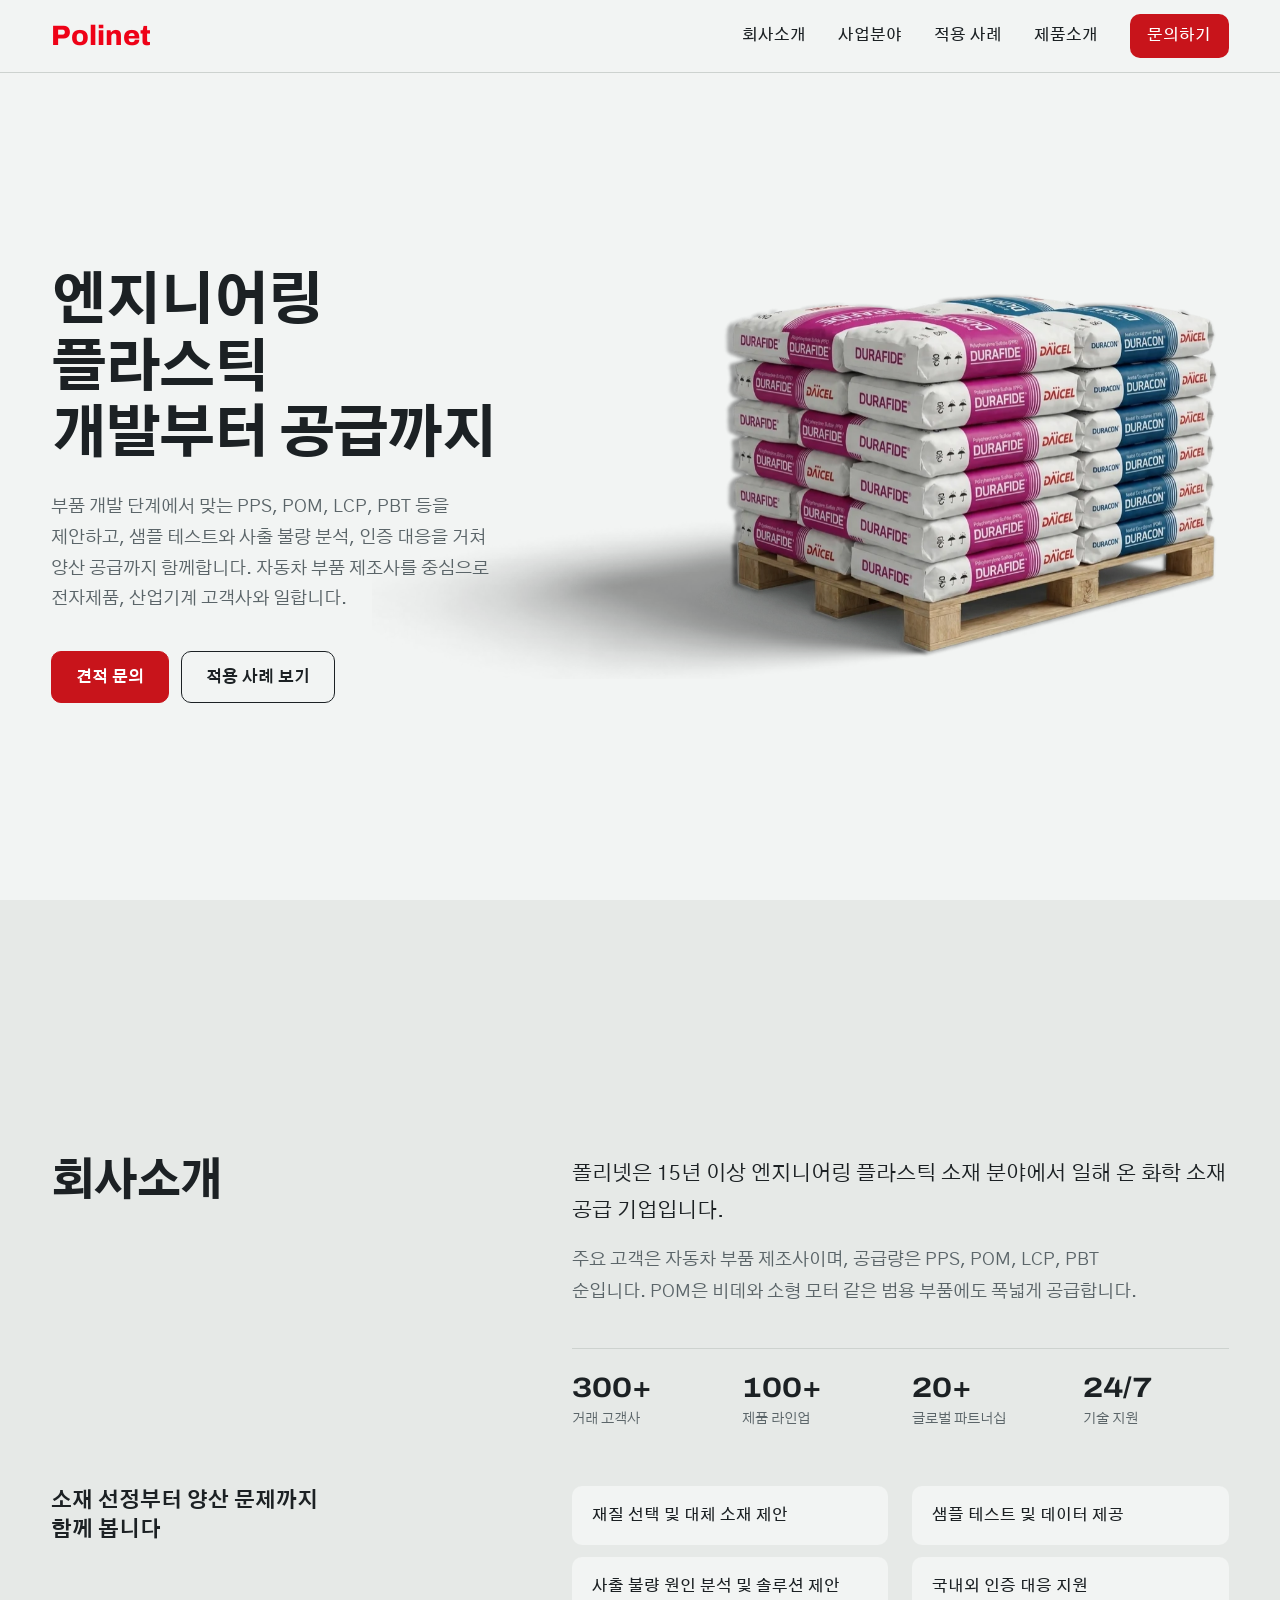
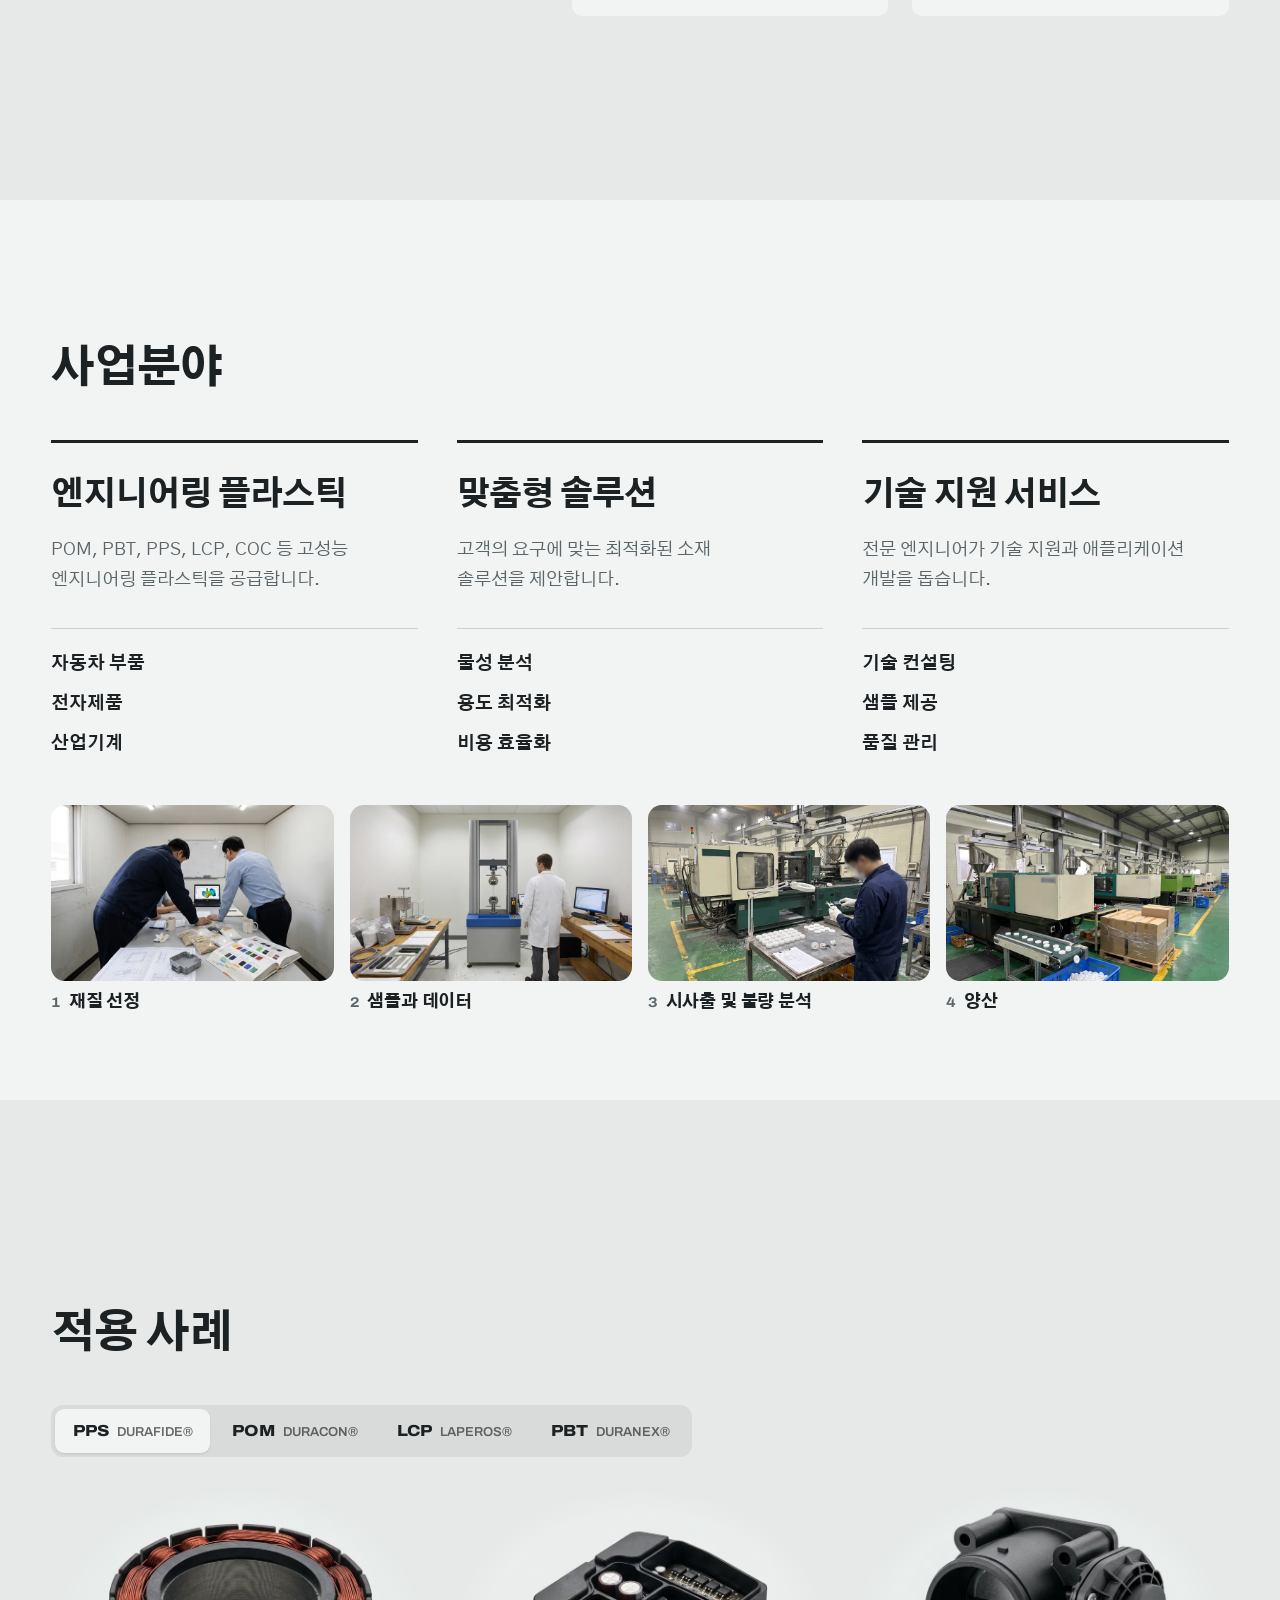
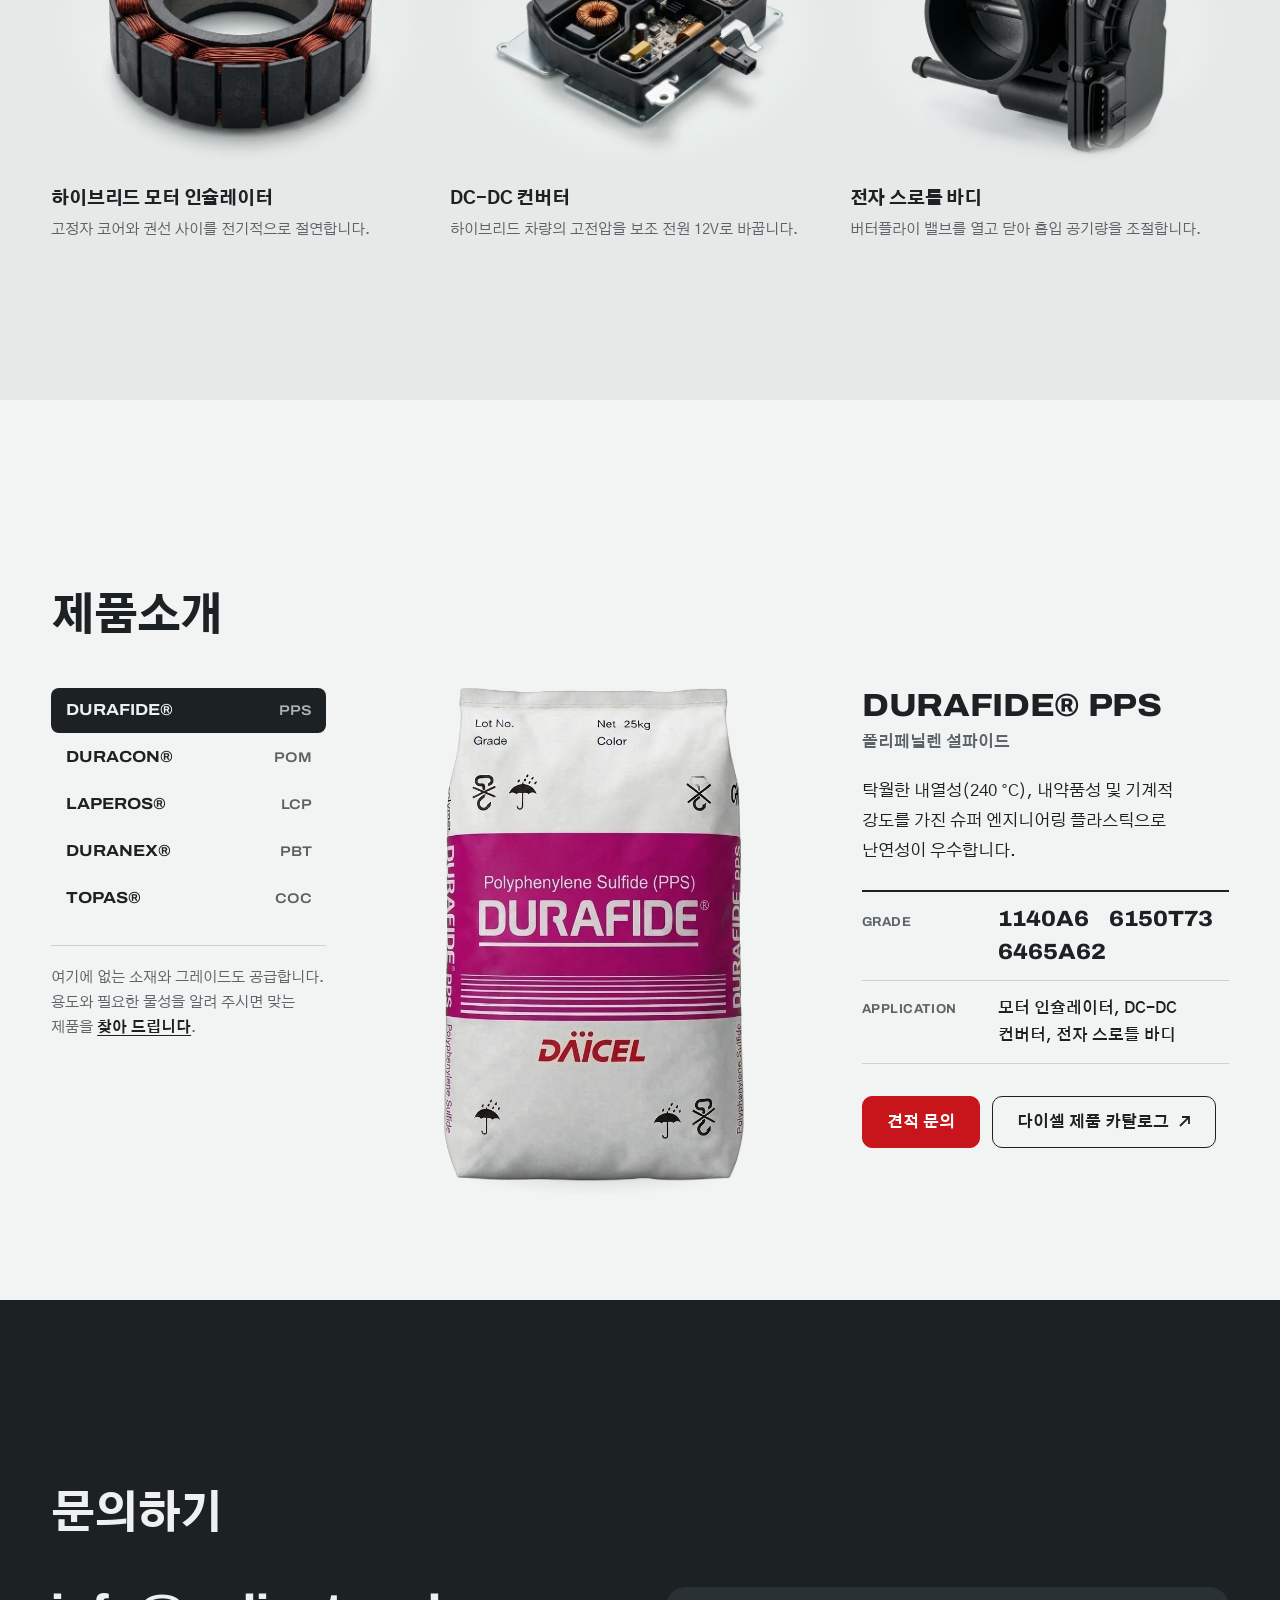
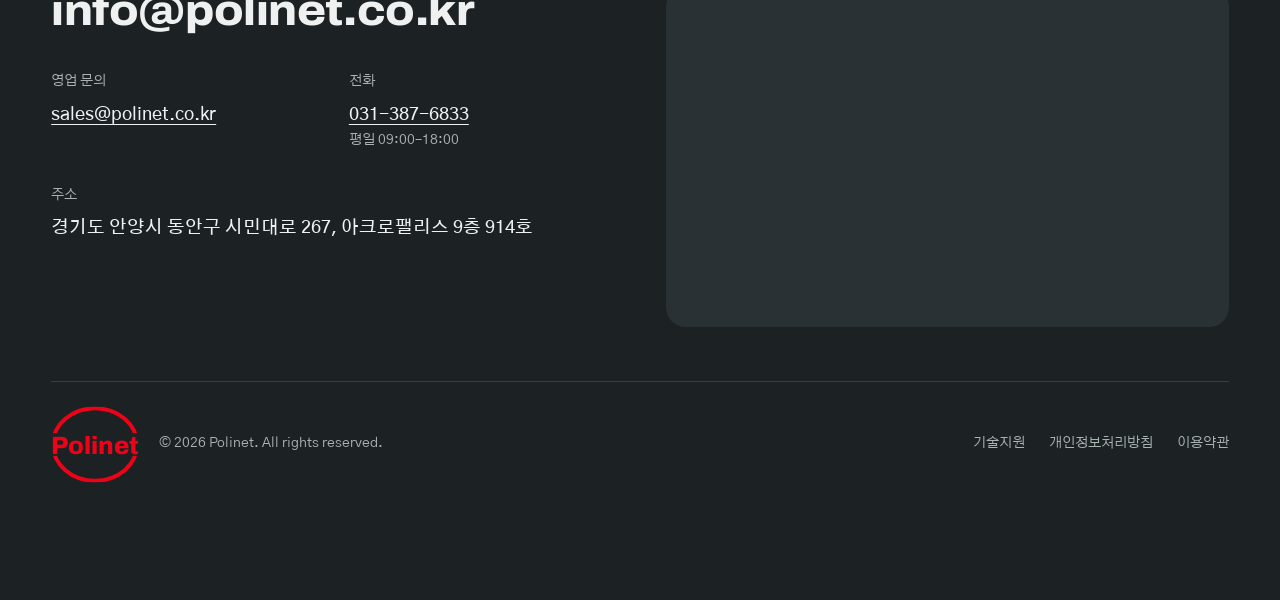
==== site/index.html @ a0a1470d "Show the four steps from development to supply in the business section The strip of application phot" ====
<!DOCTYPE html>
<html lang="ko">
<head>
    <meta charset="UTF-8">
    <meta name="viewport" content="width=device-width, initial-scale=1.0, viewport-fit=cover">
    <title>Polinet - 엔지니어링 플라스틱 개발부터 공급까지</title>
    <meta name="description" content="폴리넷은 PPS, POM, LCP, PBT 등 엔지니어링 플라스틱 소재 전문 기업입니다. 부품 개발 단계의 재질 선정부터 샘플 테스트, 사출 불량 분석, 인증 대응, 양산 공급까지 함께합니다.">
    <meta name="keywords" content="엔지니어링 플라스틱, 자동차 부품 소재, PPS, POM, LCP, PBT, COC, DURAFIDE, DURACON, LAPEROS, DURANEX, TOPAS, 다이셀, 폴리플라스틱스">
    <meta name="author" content="Polinet">
    <meta name="robots" content="index, follow, max-snippet:-1, max-image-preview:large, max-video-preview:-1">
    <link rel="canonical" href="https://www.polinet.co.kr/">
    <meta name="language" content="Korean">
    <meta name="revisit-after" content="7 days">
    
    <!-- Open Graph Meta Tags (링크 미리보기) -->
    <meta property="og:type" content="website">
    <meta property="og:title" content="Polinet - 엔지니어링 플라스틱 개발부터 공급까지">
    <meta property="og:description" content="폴리넷은 PPS, POM, LCP, PBT 등 엔지니어링 플라스틱 소재 전문 기업입니다. 부품 개발 단계의 재질 선정부터 샘플 테스트, 사출 불량 분석, 인증 대응, 양산 공급까지 함께합니다.">
    <meta property="og:image" content="https://www.polinet.co.kr/images/og-image.jpg">
    <meta property="og:image:width" content="1200">
    <meta property="og:image:height" content="630">
    <meta property="og:site_name" content="Polinet">
    <meta property="og:locale" content="ko_KR">
    <meta property="og:url" content="https://www.polinet.co.kr/">
    
    <!-- Twitter Card Meta Tags -->
    <meta name="twitter:card" content="summary_large_image">
    <meta name="twitter:title" content="Polinet - 엔지니어링 플라스틱 개발부터 공급까지">
    <meta name="twitter:description" content="폴리넷은 PPS, POM, LCP, PBT 등 엔지니어링 플라스틱 소재 전문 기업입니다. 부품 개발 단계의 재질 선정부터 샘플 테스트, 사출 불량 분석, 인증 대응, 양산 공급까지 함께합니다.">
    <meta name="twitter:image" content="https://www.polinet.co.kr/images/og-image.jpg">
    
    <!-- Favicon & Icons -->
    <link rel="icon" href="/favicon.ico?v=2" sizes="16x16 32x32 48x48">
    <link rel="icon" href="images/icon-192.png?v=2" type="image/png" sizes="192x192">
    <link rel="apple-touch-icon" href="images/apple-touch-icon.png?v=2">
    
    <!-- Theme Color -->
    <meta name="theme-color" content="#F2F4F3">
    <meta name="msapplication-TileColor" content="#EE0217">
    
    <!-- Schema.org Structured Data -->
    <script type="application/ld+json">
    {
      "@context": "https://schema.org",
      "@type": "Organization",
      "name": "Polinet",
      "alternateName": "폴리넷",
      "url": "https://www.polinet.co.kr/",
      "logo": "https://www.polinet.co.kr/images/logo-512.png",
      "description": "엔지니어링 플라스틱(PPS, POM, LCP, PBT) 개발 지원부터 공급까지",
      "sameAs": [
        "https://www.polinet.co.kr"
      ],
      "contactPoint": {
        "@type": "ContactPoint",
        "contactType": "Customer Support",
        "telephone": "+82-31-387-6833",
        "email": "info@polinet.co.kr"
      }
    }
    </script>
    <script>document.documentElement.classList.add('js');</script>
    <link rel="preconnect" href="https://fonts.googleapis.com">
<link rel="preconnect" href="https://fonts.gstatic.com" crossorigin>
<link href="https://fonts.googleapis.com/css2?family=Archivo:wdth,wght@100..125,500..800&family=Gothic+A1:wght@400;500;700;800&display=swap" rel="stylesheet">
    <link rel="stylesheet" href="styles.css?v=20261125y">
</head>
<body>
<svg width="0" height="0" style="position:absolute" aria-hidden="true">
  <!-- Polinet emblem, renewed from the business-card logo: a ring broken by the name, all in Polyplastics red -->
  <defs>
    <mask id="emblem-band" maskUnits="userSpaceOnUse" x="0" y="0" width="200" height="173.91">
      <rect width="200" height="173.91" fill="#fff"/>
      <rect y="61.26" width="200" height="51.4" fill="#000"/>
    </mask>
  </defs>
  <!-- the ring is an ellipse 1.15 times wider than tall -->
  <symbol id="emblem" viewBox="0 0 200 173.91">
    <ellipse cx="100" cy="86.96" rx="95.5" ry="82.46" fill="none" stroke="#EE0217" stroke-width="9" mask="url(#emblem-band)"/>
    <text x="0" y="107.66" textLength="200" lengthAdjust="spacingAndGlyphs" font-family="Archivo, sans-serif" font-weight="800" font-size="56.7" fill="#EE0217">Polinet</text>
  </symbol>
</svg>
<a class="skip" href="#main">본문으로 건너뛰기</a>

<header id="header">
  <nav class="wrap" aria-label="주 메뉴">
    <div class="nav-wrapper">
      <a href="#hero" class="logo" translate="no" aria-label="Polinet 처음으로"><span class="logo-word" aria-hidden="true">Polinet</span></a>
      <button class="mobile-menu-btn" id="mobileMenuBtn" type="button" aria-label="메뉴 열기" aria-expanded="false" aria-controls="navMenu"><span></span><span></span><span></span></button>
      <ul class="nav-menu" id="navMenu">
        <li><a href="#about" class="nav-link">회사소개</a></li>
        <li><a href="#business" class="nav-link">사업분야</a></li>
        <li><a href="#applications" class="nav-link">적용 사례</a></li>
        <li><a href="#products" class="nav-link">제품소개</a></li>
        <li><a href="#contact" class="nav-link nav-cta">문의하기</a></li>
      </ul>
    </div>
  </nav>
</header>

<main id="main">
  <!-- 1. hero -->
  <section id="hero" class="screen hero">
    <div class="wrap">
      <div>
        <h1>엔지니어링 플라스틱 개발부터 공급까지</h1>
        <p class="hero-lead">부품 개발 단계에서 맞는 PPS, POM, LCP, PBT 등을 제안하고, 샘플 테스트와 사출 불량 분석, 인증 대응을 거쳐 양산 공급까지 함께합니다. 자동차 부품 제조사를 중심으로 전자제품, 산업기계 고객사와 일합니다.</p>
        <div class="actions">
          <a href="#contact" class="btn btn--solid">견적 문의</a>
          <a href="#applications" class="btn">적용 사례 보기</a>
        </div>
      </div>
      <figure class="hero-photo pallet-photo"><img src="images/pallet-cut2.webp" width="1400" height="657" alt="팔레트에 쌓인 DURAFIDE와 DURACON 25kg 종이 포대" fetchpriority="high"></figure>
    </div>
  </section>

  <!-- 2. about -->
  <section id="about" class="screen">
    <div class="wrap">
      <div class="about-grid">
        <h2>회사소개</h2>
        <div>
          <p class="about-text">폴리넷은 15년 이상 엔지니어링 플라스틱 소재 분야에서 일해 온 화학 소재 공급 기업입니다.</p>
          <p class="about-text">주요 고객은 자동차 부품 제조사이며, 공급량은 PPS, POM, LCP, PBT 순입니다. POM은 비데와 소형 모터 같은 범용 부품에도 폭넓게 공급합니다.</p>
          <dl class="facts">
            <div><dt>거래 고객사</dt><dd>300+</dd></div>
            <div><dt>제품 라인업</dt><dd>100+</dd></div>
            <div><dt>글로벌 파트너십</dt><dd>20+</dd></div>
            <div><dt>기술 지원</dt><dd>24/7</dd></div>
          </dl>
        </div>
      </div>
      <div class="support">
        <h3>소재 선정부터 양산 문제까지<br>함께 봅니다</h3>
        <ul>
          <li>재질 선택 및 대체 소재 제안</li>
          <li>샘플 테스트 및 데이터 제공</li>
          <li>사출 불량 원인 분석 및 솔루션 제안</li>
          <li>국내외 인증 대응 지원</li>
        </ul>
      </div>
    </div>
  </section>

  <!-- 3. business -->
  <section id="business" class="screen">
    <div class="wrap">
      <div class="screen-head">
        <h2>사업분야</h2>
      </div>
      <div class="areas">
        <div class="area"><h3>엔지니어링 플라스틱</h3><p>POM, PBT, PPS, LCP, COC 등 고성능 엔지니어링 플라스틱을 공급합니다.</p><ul class="tags"><li>자동차 부품</li><li>전자제품</li><li>산업기계</li></ul></div>
        <div class="area"><h3>맞춤형 솔루션</h3><p>고객의 요구에 맞는 최적화된 소재 솔루션을 제안합니다.</p><ul class="tags"><li>물성 분석</li><li>용도 최적화</li><li>비용 효율화</li></ul></div>
        <div class="area"><h3>기술 지원 서비스</h3><p>전문 엔지니어가 기술 지원과 애플리케이션 개발을 돕습니다.</p><ul class="tags"><li>기술 컨설팅</li><li>샘플 제공</li><li>품질 관리</li></ul></div>
      </div>
    
      <ol class="flow" aria-label="개발부터 공급까지">
        <li><img src="images/step-1.webp" width="800" height="600" alt="회의실에서 도면과 부품 샘플, 펠릿 샘플, 그레이드 카탈로그를 놓고 재질을 검토하는 모습" loading="lazy"><strong>재질 선정</strong></li>
        <li><img src="images/step-2.webp" width="800" height="600" alt="시험실에서 만능시험기로 인장 시험편을 시험하는 모습" loading="lazy"><strong>샘플과 데이터</strong></li>
        <li><img src="images/step-3.webp" width="800" height="600" alt="사출기 옆 작업대에서 시사출한 기어를 캘리퍼로 재는 모습" loading="lazy"><strong>시사출 및 불량 분석</strong></li>
        <li><img src="images/step-4.webp" width="800" height="600" alt="사출기가 줄지어 선 공장에서 기어가 컨베이어로 상자에 담기고 출하 박스가 쌓인 모습" loading="lazy"><strong>양산</strong></li>
      </ol>
    </div>
  </section>

  <!-- applications -->
  <section id="applications" class="screen apps">
    <div class="wrap">
      <div class="screen-head">
        <h2>적용 사례</h2>
      </div>
      <div class="seg" role="tablist" aria-label="소재">
        <button class="seg-tab" translate="no" role="tab" id="at-pps" aria-controls="ap-pps" aria-selected="true">PPS<span>DURAFIDE®</span></button>
        <button class="seg-tab" translate="no" role="tab" id="at-pom" aria-controls="ap-pom" aria-selected="false" tabindex="-1">POM<span>DURACON®</span></button>
        <button class="seg-tab" translate="no" role="tab" id="at-lcp" aria-controls="ap-lcp" aria-selected="false" tabindex="-1">LCP<span>LAPEROS®</span></button>
        <button class="seg-tab" translate="no" role="tab" id="at-pbt" aria-controls="ap-pbt" aria-selected="false" tabindex="-1">PBT<span>DURANEX®</span></button>
      </div>
      <div class="case-panels">
        <div class="case-panel" role="tabpanel" id="ap-pps" aria-labelledby="at-pps" style="--n:3">
          <figure class="case"><img src="images/app-pps-insulator.webp" width="800" height="597" alt="PPS 인슐레이터가 씌워진 하이브리드 모터 고정자" loading="lazy"><figcaption><strong>하이브리드 모터 인슐레이터</strong><span>고정자 코어와 권선 사이를 전기적으로 절연합니다.</span></figcaption></figure>
          <figure class="case"><img src="images/app-pps-dcdc.webp" width="800" height="597" alt="PPS로 만든 DC-DC 컨버터 케이스" loading="lazy"><figcaption><strong>DC-DC 컨버터</strong><span>하이브리드 차량의 고전압을 보조 전원 12V로 바꿉니다.</span></figcaption></figure>
          <figure class="case"><img src="images/app-pps-throttle.webp" width="800" height="597" alt="PPS 하우징의 전자 스로틀 바디" loading="lazy"><figcaption><strong>전자 스로틀 바디</strong><span>버터플라이 밸브를 열고 닫아 흡입 공기량을 조절합니다.</span></figcaption></figure>
        </div>
        <div class="case-panel" role="tabpanel" id="ap-pom" aria-labelledby="at-pom" hidden style="--n:3">
          <figure class="case"><img src="images/app-pom-fuelpump.webp" width="800" height="597" alt="POM 부품이 들어간 연료 펌프 모듈" loading="lazy"><figcaption><strong>연료 펌프 모듈</strong><span>모듈 고정 너트와 엔드 커버처럼 연료에 닿는 부품입니다.</span></figcaption></figure>
          <figure class="case"><img src="images/app-pom-ventilator.webp" width="800" height="597" alt="POM으로 만든 자동차 에어컨 송풍구" loading="lazy"><figcaption><strong>에어컨 벤틸레이터</strong><span>송풍구의 바람 방향을 조절하는 부품입니다.</span></figcaption></figure>
          <figure class="case"><img src="images/app-pom-bidet.webp" width="800" height="597" alt="POM으로 만든 비데 노즐 어셈블리" loading="lazy"><figcaption><strong>비데 노즐 유닛</strong><span>온수 세정 비데의 노즐을 움직이는 부품입니다.</span></figcaption></figure>
        </div>
        <div class="case-panel" role="tabpanel" id="ap-lcp" aria-labelledby="at-lcp" hidden style="--n:3">
          <figure class="case"><img src="images/app-lcp-camera.webp" width="800" height="597" alt="LCP 렌즈 홀더의 카메라 모듈" loading="lazy"><figcaption><strong>카메라 모듈</strong><span>얇고 정밀해야 하는 렌즈 홀더와 하우징입니다.</span></figcaption></figure>
          <figure class="case"><img src="images/app-lcp-connector.webp" width="800" height="597" alt="LCP로 만든 협피치 커넥터" loading="lazy"><figcaption><strong>협피치 커넥터</strong><span>기판과 기판, 기판과 FPC를 잇는 초소형 커넥터입니다.</span></figcaption></figure>
          <figure class="case"><img src="images/app-lcp-fpc.webp" width="800" height="597" alt="LCP로 만든 FPC 커넥터" loading="lazy"><figcaption><strong>FPC 커넥터</strong><span>휘어지는 회로 기판을 연결해 기기를 얇게 만듭니다.</span></figcaption></figure>
        </div>
        <div class="case-panel" role="tabpanel" id="ap-pbt" aria-labelledby="at-pbt" hidden style="--n:3">
          <figure class="case"><img src="images/app-pbt-hvconnector.webp" width="800" height="597" alt="PBT로 만든 전기차 고전압 커넥터" loading="lazy"><figcaption><strong>고전압 커넥터</strong><span>배터리와 인버터, 인버터와 모터를 연결합니다.</span></figcaption></figure>
          <figure class="case"><img src="images/app-pbt-charginggun.webp" width="800" height="597" alt="PBT 하우징의 전기차 충전건" loading="lazy"><figcaption><strong>충전건</strong><span>전기차와 PHEV에 전기를 공급하는 커넥터입니다.</span></figcaption></figure>
          <figure class="case"><img src="images/app-pbt-batterycase.webp" width="800" height="597" alt="PBT로 만든 하이브리드 배터리 케이스" loading="lazy"><figcaption><strong>배터리 케이스</strong><span>하이브리드 차량의 배터리를 보호하는 케이스입니다.</span></figcaption></figure>
        </div>
      </div>
      <div class="case-nav">
        <button class="case-step" type="button" data-step="-1" aria-label="이전 사례"><svg width="18" height="18" viewBox="0 0 18 18" aria-hidden="true"><path d="M11 3 5 9l6 6" fill="none" stroke="currentColor" stroke-width="2"/></svg></button>
        <p class="case-count" role="status">1 / 3</p>
        <button class="case-step" type="button" data-step="1" aria-label="다음 사례"><svg width="18" height="18" viewBox="0 0 18 18" aria-hidden="true"><path d="m7 3 6 6-6 6" fill="none" stroke="currentColor" stroke-width="2"/></svg></button>
      </div>
    </div>
  </section>

  <!-- 4. products -->
  <section id="products" class="screen products">
    <div class="wrap">
      <div class="screen-head">
        <h2>제품소개</h2>
      </div>
      <div class="lineup">
        <div class="tabs-col">
        <div class="tabs" role="tablist" aria-label="제품">
          <button class="tab" role="tab" id="t-pps" aria-controls="p-pps" aria-selected="true" data-filter="pps" data-img="images/cut-durafide.webp" data-sub="Polyphenylene Sulfide (PPS)" data-side="Polyphenylene Sulfide" data-grade="1140A6" data-ink="--k-pps" data-brand="DURAFIDE" data-mark="®" data-type="PPS"><span class="tab-brand" translate="no">DURAFIDE®</span><span class="tab-type">PPS</span></button>
          <button class="tab" role="tab" id="t-pom" aria-controls="p-pom" aria-selected="false" tabindex="-1" data-filter="pom" data-img="images/cut-duracon.webp" data-sub="Acetal Co-polymer (POM)" data-side="Acetal Co-polymer" data-grade="M90-44" data-ink="--k-pom" data-brand="DURACON" data-mark="®" data-type="POM"><span class="tab-brand" translate="no">DURACON®</span><span class="tab-type">POM</span></button>
          <button class="tab" role="tab" id="t-lcp" aria-controls="p-lcp" aria-selected="false" tabindex="-1" data-filter="lcp" data-img="images/cut-laperos.webp" data-sub="Liquid Crystal Polymer (LCP)" data-side="Liquid Crystal Polymer" data-grade="E130i" data-ink="--k-lcp" data-brand="LAPEROS" data-mark="®" data-type="LCP"><span class="tab-brand" translate="no">LAPEROS®</span><span class="tab-type">LCP</span></button>
          <button class="tab" role="tab" id="t-pbt" aria-controls="p-pbt" aria-selected="false" tabindex="-1" data-filter="pbt" data-img="images/cut-duranex.webp" data-sub="Polybutylene Terephthalate (PBT)" data-side="Polybutylene Terephthalate" data-grade="330HR" data-ink="--k-pbt" data-brand="DURANEX" data-mark="®" data-type="PBT"><span class="tab-brand" translate="no">DURANEX®</span><span class="tab-type">PBT</span></button>
          <button class="tab" role="tab" id="t-coc" aria-controls="p-coc" aria-selected="false" tabindex="-1" data-filter="coc" data-img="images/cut-topas.webp" data-sub="Cyclic Olefin Copolymer (COC)" data-side="Cyclic Olefin Copolymer" data-grade="6013" data-ink="--k-coc" data-brand="TOPAS" data-mark="®" data-type="COC"><span class="tab-brand" translate="no">TOPAS®</span><span class="tab-type">COC</span></button>
        </div>
        <p class="others">여기에 없는 소재와 그레이드도 공급합니다. 용도와 필요한 물성을 알려 주시면 맞는 제품을 <a href="#contact">찾아 드립니다</a>.</p>
        </div>

        <div class="bag-stage" aria-hidden="true">
          <figure class="grounded stage-fig"><img class="stage-photo" id="stageBag" src="images/cut-durafide.webp" width="547" height="900" alt=""></figure>
        </div>

        <div id="productsGrid">
          <article class="panel" role="tabpanel" id="p-pps" aria-labelledby="t-pps">
            <h3 translate="no">DURAFIDE® PPS</h3><p class="panel-name">폴리페닐렌 설파이드</p>
            <p class="panel-desc">탁월한 내열성(240&nbsp;°C), 내약품성 및 기계적 강도를 가진 슈퍼 엔지니어링 플라스틱으로 난연성이 우수합니다.</p>
            <dl class="panel-specs"><div><dt>GRADE</dt><dd><ul class="grades" translate="no"><li>1140A6</li><li>6150T73</li><li>6465A62</li></ul></dd></div><div><dt>APPLICATION</dt><dd class="uses">모터 인슐레이터, DC-DC 컨버터, 전자 스로틀 바디</dd></div></dl>
          </article>
          <article class="panel" role="tabpanel" id="p-pom" aria-labelledby="t-pom" hidden>
            <h3 translate="no">DURACON® POM</h3><p class="panel-name">폴리아세탈 (Polyacetal)</p>
            <p class="panel-desc">우수한 기계적 강도, 강성 및 치수 안정성을 가진 엔지니어링 플라스틱으로 마찰 특성이 뛰어나며 내피로성이 우수합니다.</p>
            <dl class="panel-specs"><div><dt>GRADE</dt><dd><ul class="grades" translate="no"><li>M90-44</li><li>SW-01</li><li>NW-02</li></ul></dd></div><div><dt>APPLICATION</dt><dd class="uses">연료 펌프 모듈, 에어컨 벤틸레이터, 비데 노즐 유닛, 소형 모터 기어</dd></div></dl>
          </article>
          <article class="panel" role="tabpanel" id="p-lcp" aria-labelledby="t-lcp" hidden>
            <h3 translate="no">LAPEROS® LCP</h3><p class="panel-name">액정 폴리머</p>
            <p class="panel-desc">초정밀 성형이 가능한 고성능 열가소성 수지로, 낮은 성형 수축률과 우수한 치수 안정성을 제공합니다.</p>
            <dl class="panel-specs"><div><dt>GRADE</dt><dd><ul class="grades" translate="no"><li>E130i</li><li>E471i</li><li>E481i</li></ul></dd></div><div><dt>APPLICATION</dt><dd class="uses">카메라 모듈, 협피치 커넥터, FPC 커넥터</dd></div></dl>
          </article>
          <article class="panel" role="tabpanel" id="p-pbt" aria-labelledby="t-pbt" hidden>
            <h3 translate="no">DURANEX® PBT</h3><p class="panel-name">폴리부틸렌 테레프탈레이트</p>
            <p class="panel-desc">전기적 특성과 내열성이 우수하며, 치수 안정성과 내약품성이 뛰어난 열가소성 폴리에스터 수지입니다.</p>
            <dl class="panel-specs"><div><dt>GRADE</dt><dd><ul class="grades" translate="no"><li>330HR</li><li>3300</li><li>315NF</li></ul></dd></div><div><dt>APPLICATION</dt><dd class="uses">고전압 커넥터, 충전건, 배터리 케이스</dd></div></dl>
          </article>
          <article class="panel" role="tabpanel" id="p-coc" aria-labelledby="t-coc" hidden>
            <h3 translate="no">TOPAS® COC</h3><p class="panel-name">사이클릭 올레핀 코폴리머</p>
            <p class="panel-desc">높은 투명성, 낮은 수분 흡수율 및 우수한 생체 적합성을 가진 투명 플라스틱으로 광학 및 의료 분야에 최적입니다.</p>
            <dl class="panel-specs"><div><dt>GRADE</dt><dd><ul class="grades" translate="no"><li>6013</li><li>8007</li><li>5013</li></ul></dd></div><div><dt>APPLICATION</dt><dd class="uses">의료기기, 광학렌즈, 포장재</dd></div></dl>
          </article>
          <div class="actions">
            <a href="#contact" class="btn btn--solid">견적 문의</a>
            <a href="https://hpps.daicel.com/global/s/Gidb?language=en_US" class="btn" target="_blank" rel="noopener noreferrer">다이셀 제품 카탈로그<span class="sr-only">(새 탭에서 열림)</span><svg class="ext" width="14" height="14" viewBox="0 0 14 14" aria-hidden="true"><path d="M5 2h7v7M12 2 3 11" fill="none" stroke="currentColor" stroke-width="1.8"/></svg></a>
          </div>
        </div>
      </div>
    </div>
  </section>

  <!-- 5. contact -->
  <section id="contact" class="screen contact">
    <div class="wrap">
      <div class="screen-head">
        <h2>문의하기</h2>
      </div>
      <div class="contact-grid">
        <div>
          <a class="mail-big" href="mailto:info@polinet.co.kr">info@polinet.co.kr</a>
          <dl class="contact-list">
            <div><dt>영업 문의</dt><dd><a href="mailto:sales@polinet.co.kr">sales@polinet.co.kr</a></dd></div>
            <div><dt>전화</dt><dd><a href="tel:+82313876833">031-387-6833</a><span class="contact-sub">평일 09:00–18:00</span></dd></div>
            <div class="contact-wide"><dt>주소</dt><dd>경기도 안양시 동안구 시민대로 267, 아크로팰리스 9층 914호</dd></div>
          </dl>
        </div>
        <figure class="map">
          <iframe title="폴리넷 위치 지도" src="https://www.google.com/maps/embed?pb=!1m14!1m8!1m3!1d1332.74214691073!2d126.95997659498877!3d37.39425708292996!3m2!1i1024!2i768!4f13.1!3m3!1m2!1s0x357b5e193207b069%3A0x3af7d51985346f22!2z7Y-J7LSM7JWE7YGs66Gc7Yyw66as7Iqk!5e0!3m2!1sko!2skr!4v1761108093128!5m2!1sko!2skr" allowfullscreen="" loading="lazy" referrerpolicy="no-referrer-when-downgrade"></iframe>
        </figure>
      </div>
      <footer class="footer">
        <div class="footer-brand"><svg class="footer-emblem" translate="no" width="88" height="77" viewBox="0 0 200 173.91" role="img" aria-label="Polinet"><use href="#emblem"/></svg><span>&copy; 2026 Polinet. All rights reserved.</span></div>
        <ul class="footer-links">
          <li><a href="#business">기술지원</a></li>
          <li><a href="/privacy.html">개인정보처리방침</a></li>
          <li><a href="/terms.html">이용약관</a></li>
        </ul>
      </footer>
    </div>
  </section>
</main>

<script src="script.js?v=20261125y"></script>
</body>
</html>
---- site/styles.css ----
:root {
  --resin: #F2F4F3;
  --mist: #E9EDEC;
  --panel: #E6E9E7;
  --graphite: #1C2124;
  --graphite-2: #2A3135;
  --slate: #5B6569;
  --line: #CDD2CF;
  --red: #EE0217;        /* Polyplastics red */
  --red-deep: #C8141B;
  --on-dark: #EEF1EF;
  --on-dark-2: #A9B3B0;

  --f-kr: "Gothic A1", system-ui, sans-serif;
  --f-x: "Archivo", "Gothic A1", system-ui, sans-serif;

  --header: 72px;
  --gutter: clamp(1rem, 4vw, 4rem);
  --max: 1280px;
  --r-control: 10px;

  /* tokens kept for privacy.html and terms.html */
  --gray-700: var(--slate);
  --gray-600: var(--slate);
  --primary-600: var(--red-deep);
}

/* ---------- base ---------- */
*, *::before, *::after { box-sizing: border-box; }
html, body { overflow-x: clip; }
html { -webkit-tap-highlight-color: transparent; }
/* each screen already keeps the header's height clear at its top, so the page stops with a screen's top at the window's top;
   only phones, where screens drop that space, need the page itself to stop short of the header (see the phone block) */
/* wide screens stop on each screen. Script adds .snap while every screen fits the window; if one is taller,
   the page only settles on a screen when it comes to rest near one, so nothing in a tall screen is skipped */
@media (min-width: 64rem) {
  html { scroll-snap-type: y proximity; }
  html.snap { scroll-snap-type: y mandatory; }
}
body { margin: 0; background: var(--resin); color: var(--graphite); font: 400 1rem/1.7 var(--f-kr); word-break: keep-all; -webkit-font-smoothing: antialiased; }
h1, h2, h3, p, dl, dd, ul, figure { margin: 0; }
h1, h2, h3 { text-wrap: balance; }
p { text-wrap: pretty; }
ul { padding: 0; list-style: none; }
a { color: inherit; }
a, button { touch-action: manipulation; }
:focus-visible { outline: 3px solid var(--graphite); outline-offset: 3px; }
[tabindex="-1"]:focus:not(:focus-visible) { outline: none; }
.wrap { width: 100%; max-width: calc(var(--max) + 2 * var(--gutter)); margin-inline: auto; padding-inline: max(var(--gutter), env(safe-area-inset-left)) max(var(--gutter), env(safe-area-inset-right)); }
.skip { position: absolute; left: 1rem; top: -4rem; z-index: 50; padding: 0.5rem 1rem; background: var(--graphite); color: var(--on-dark); border-radius: var(--r-control); }
.skip:focus-visible { top: calc(1rem + env(safe-area-inset-top)); }
.sr-only { position: absolute; width: 1px; height: 1px; margin: -1px; padding: 0; overflow: hidden; clip-path: inset(50%); white-space: nowrap; border: 0; }
/* a mouse or trackpad never bounces the page at its ends; touch keeps pull-to-refresh, sideways keeps swipe-back */
@media (pointer: fine) { html { overscroll-behavior-y: none; } }

/* ---------- header ---------- */
#header { position: fixed; inset: 0 0 auto; z-index: 20; padding-top: env(safe-area-inset-top); background: var(--resin); border-bottom: 1px solid var(--line); }
.nav-wrapper { display: flex; align-items: center; justify-content: space-between; gap: 2rem; height: var(--header); }
.logo { display: inline-flex; align-items: center; min-height: 44px; text-decoration: none; }
.logo svg { display: block; }
/* wordmark: the name from the emblem, in Polyplastics red */
.logo-word { font: 800 1.75rem/1 var(--f-x); color: var(--red); }
.nav-menu { display: flex; align-items: center; gap: 2rem; }
.nav-link { font-weight: 500; text-decoration: none; }
.nav-link:hover, .nav-link.active { text-decoration: underline; text-underline-offset: 6px; text-decoration-thickness: 2px; }
.nav-menu .nav-cta { display: inline-flex; align-items: center; min-height: 44px; padding: 0 1.1rem; border-radius: var(--r-control); background: var(--red-deep); color: #fff; text-decoration: none; }
.nav-menu .nav-cta:hover { background: var(--graphite); text-decoration: none; }
.mobile-menu-btn { display: none; }

/* ---------- screens ---------- */
.screen { min-height: 100svh; padding-top: var(--header); display: grid; align-content: center; scroll-snap-align: start; }
.screen:focus { outline: none; }
.screen > .wrap { padding-block: clamp(2.5rem, 5vh, 4rem); }
.screen-head { display: grid; grid-template-columns: minmax(0, 5fr) minmax(0, 7fr); gap: clamp(1.5rem, 4vw, 4rem); align-items: end; margin-bottom: clamp(2rem, 5vh, 3.5rem); }
.screen-head h2 { font: 800 clamp(2rem, 3.4vw, 3rem)/1.2 var(--f-kr); letter-spacing: -0.03em; }

/* ---------- buttons ---------- */
.btn { display: inline-flex; align-items: center; justify-content: center; min-height: 52px; padding: 0 1.5rem; border: 1.5px solid var(--graphite); border-radius: var(--r-control); background: transparent; color: var(--graphite); font: 700 1rem/1 var(--f-kr); text-decoration: none; white-space: nowrap; cursor: pointer; transition: background-color 160ms ease-out, color 160ms ease-out, border-color 160ms ease-out; }
.btn:hover { background: #E3E6E4; }
.btn:active { transform: translateY(1px); }
.btn--solid { background: var(--red-deep); border-color: var(--red-deep); color: #fff; }
.btn--solid:hover { background: var(--graphite); border-color: var(--graphite); }
.actions { display: flex; flex-wrap: wrap; gap: 0.75rem; }
.btn .ext { flex: none; margin-left: 0.5rem; }

/* ---------- hero ---------- */
.hero .wrap { display: grid; grid-template-columns: minmax(0, 5fr) minmax(0, 7fr); align-items: center; gap: clamp(2rem, 4vw, 4rem); }
.hero h1 { font: 800 clamp(2.5rem, 4.4vw, 4.25rem)/1.18 var(--f-kr); letter-spacing: -0.035em; }
.hero-lead { margin-top: 1.5rem; max-width: 30em; font-size: 1.125rem; color: var(--slate); }
.hero .actions { margin-top: 2.25rem; }
.hero .wrap > div:first-child { position: relative; z-index: 1; }
.pallet-photo { pointer-events: none; }
.pallet-photo { justify-self: end; width: 132%; max-width: 980px; margin-left: -32%; }
/* stacked layouts: the pallet itself sits in the middle (it fills 43.6%–97.8% of the photo, its shadow runs off to the left) */
@media (max-width: 64rem) { .pallet-photo { justify-self: start; width: 100%; margin-left: -20.7%; } }
.pallet-photo img { display: block; width: 100%; height: auto; }
@media (prefers-reduced-motion: no-preference) {
  .pallet-photo img { animation: settle 700ms cubic-bezier(.3,.8,.3,1) both 120ms; }
  @keyframes settle { from { opacity: 0; transform: translateY(18px); } to { opacity: 1; transform: none; } }
}

/* ---------- about ---------- */
/* sections alternate between the page colour and a darker tint, so each one reads as its own screen */
#about { background: var(--panel); }
.about-grid { display: grid; grid-template-columns: minmax(0, 5fr) minmax(0, 7fr); gap: clamp(2rem, 4vw, 4rem); }
.about-grid h2 { font: 800 clamp(2rem, 3.4vw, 3rem)/1.2 var(--f-kr); letter-spacing: -0.03em; }
.about-text { font-size: 1.3125rem; line-height: 1.75; max-width: 32em; }
.about-text + .about-text { margin-top: 1rem; font-size: 1.125rem; color: var(--slate); }
.facts { display: grid; grid-template-columns: repeat(4, minmax(0, 1fr)); gap: 1.5rem; margin-top: 2.5rem; padding-top: 1.5rem; border-top: 1px solid var(--line); }
.facts div { display: flex; flex-direction: column-reverse; gap: 0.25rem; }
.facts dt { font-size: 0.875rem; color: var(--slate); }
.facts dd { font: 700 1.75rem/1.1 var(--f-x); font-stretch: 118%; font-variant-numeric: tabular-nums; }
.support { margin-top: clamp(2.5rem, 6vh, 4rem); display: grid; grid-template-columns: minmax(0, 5fr) minmax(0, 7fr); gap: clamp(2rem, 4vw, 4rem); }
.support h3 { font: 700 1.3125rem/1.4 var(--f-kr); }
.support ul { display: grid; grid-template-columns: repeat(2, minmax(0, 1fr)); gap: 0.75rem 1.5rem; }
.support li { padding: 1rem 1.25rem; background: var(--resin); border-radius: var(--r-control); font-weight: 500; }

/* ---------- business ---------- */
.areas { display: grid; grid-template-columns: repeat(3, minmax(0, 1fr)); gap: clamp(1.5rem, 3vw, 3rem); }
.area { padding-top: 2rem; border-top: 3px solid var(--graphite); }
.area h3 { font: 800 clamp(1.6rem, 2.6vw, 2.4rem)/1.25 var(--f-kr); letter-spacing: -0.03em; }
.area p { margin-top: 1.1rem; font-size: 1.125rem; color: var(--slate); max-width: 22em; }
.area .tags { display: grid; gap: 0.6rem; margin-top: 2rem; padding-top: 1.25rem; border-top: 1px solid var(--line); font-size: 1.125rem; font-weight: 700; color: var(--graphite); }
/* the work in order, from development to supply: one picture for each step */
.flow { display: grid; grid-template-columns: repeat(4, minmax(0, 1fr)); gap: 1rem; padding: 0; list-style: none; margin-top: clamp(2rem, 5vh, 3rem); counter-reset: step; }
.flow li { display: grid; align-content: start; gap: 0.6rem; counter-increment: step; }
.flow img { display: block; width: 100%; height: auto; aspect-ratio: 16 / 10; object-fit: cover; border-radius: 14px; background: var(--graphite); }
.flow strong { display: flex; align-items: baseline; gap: 0.55rem; font: 800 1.0625rem/1.3 var(--f-kr); letter-spacing: -0.01em; }
.flow strong::before { content: counter(step); font: 700 0.875rem/1 var(--f-x); font-stretch: 112%; color: var(--slate); font-variant-numeric: tabular-nums; }

/* ---------- applications ---------- */
.apps { background: var(--panel); }
.seg { display: inline-flex; flex-wrap: wrap; gap: 4px; padding: 4px; margin-bottom: 1.75rem; border-radius: 12px; background: rgba(28,33,36,.07); }
.seg-tab { display: inline-flex; align-items: baseline; gap: 0.5rem; min-height: 44px; padding: 0 1.1rem; border: 0; border-radius: 9px; background: transparent; color: var(--graphite); font: 800 1rem/44px var(--f-x); font-stretch: 112%; cursor: pointer; transition: background-color 140ms ease-out; }
.seg-tab span { font: 600 0.8125rem/1 var(--f-x); opacity: 0.65; }
.seg-tab:hover { background: rgba(28,33,36,.06); }
.seg-tab:active { background: rgba(28,33,36,.1); }
.seg-tab[aria-selected="true"] { background: var(--resin); box-shadow: 0 1px 2px rgba(28,33,36,.12); }
.case-panels { display: grid; }
.case-panel { display: grid; grid-template-columns: repeat(var(--n), minmax(0, 1fr)); gap: 1.25rem; }
.case-panel[hidden] { display: none; }
.case-panel + .case-panel { margin-top: 2rem; }
/* with script, every panel takes the same space, so switching never moves the heading */
.js .case-panels > .case-panel { grid-area: 1 / 1; margin-top: 0; }
.js .case-panels > .case-panel[hidden] { display: grid; visibility: hidden; }
.case img { display: block; width: 100%; height: auto; aspect-ratio: 4 / 3; object-fit: cover; background: var(--mist);
  -webkit-mask-image: radial-gradient(closest-side, #000 78%, transparent 100%); mask-image: radial-gradient(closest-side, #000 78%, transparent 100%); }
.case figcaption { display: grid; gap: 0.2rem; margin-top: 0.9rem; }
.case strong { font-size: 1.125rem; font-weight: 800; letter-spacing: -0.01em; }
.case figcaption > span { min-height: 3.1em; color: var(--slate); font-size: 0.9375rem; line-height: 1.55; }
/* previous / next for the phone layout, where the cases sit in a sideways row */
.case-nav { display: none; }

/* ---------- products ---------- */
.products { background: var(--resin); }
.lineup { display: grid; grid-template-columns: minmax(0, 3fr) minmax(0, 5fr) minmax(0, 4fr); gap: clamp(1.5rem, 3vw, 3rem); align-items: start; }
.tabs-col { display: grid; gap: 1.5rem; align-content: start; }
.tabs { display: grid; gap: 2px; }
.tab { display: flex; align-items: baseline; justify-content: space-between; gap: 1rem; min-height: 44px; padding: 0 0.9rem; border: 0; border-radius: 8px; background: transparent; color: var(--graphite); text-align: left; cursor: pointer; transition: background-color 140ms ease-out; }
.tab:hover, .tab.is-preview { background: rgba(28,33,36,.08); }
.tab:active { background: rgba(28,33,36,.12); }
.tab[aria-selected="true"] { background: var(--graphite); color: var(--on-dark); }
.tab-brand { font: 700 1rem/44px var(--f-x); font-stretch: 112%; }
.tab-type { font: 600 0.875rem/44px var(--f-x); font-stretch: 112%; opacity: 0.7; }
.tab:focus-visible { outline-offset: 2px; }
.others { padding-top: 1.25rem; border-top: 1px solid var(--line); font-size: 0.9375rem; line-height: 1.65; color: var(--slate); }
.others a { color: var(--graphite); font-weight: 700; text-underline-offset: 3px; }

.bag-stage { display: grid; justify-items: center; align-content: center; min-height: 100%; }
/* the bag stands on the page with a soft contact shadow */
.stage-fig { position: relative; isolation: isolate; width: min(100%, 300px); margin: 0; justify-self: center; }
.stage-fig::after { content: ""; position: absolute; z-index: -1; left: 16%; right: 16%; bottom: 0.4%; height: 3.2%; border-radius: 50%; filter: blur(3px); background: radial-gradient(closest-side, rgba(28,33,36,.42), rgba(28,33,36,.16) 60%, transparent); }
.stage-fig::before { content: ""; position: absolute; z-index: -1; left: 4%; right: 4%; bottom: -3%; height: 9%; border-radius: 50%; background: radial-gradient(closest-side, rgba(28,33,36,.10), transparent); }
.stage-photo { position: relative; display: block; width: 100%; height: auto; }
.bag-rail { display: none; }

.panel[hidden] { display: none; }
.panel + .panel { margin-top: 2rem; }
.js .panel + .panel { margin-top: 0; }
.panel h3 { font: 800 clamp(1.75rem, 2.5vw, 2.4rem)/1.1 var(--f-x); font-stretch: 112%; letter-spacing: -0.01em; }
.panel-name { margin-top: 0.35rem; font-weight: 700; color: var(--slate); }
.panel-desc { margin-top: 1.25rem; font-size: 1.0625rem; line-height: 1.75; }
.panel-specs { display: grid; margin-top: 1.5rem; border-top: 2px solid var(--graphite); }
.panel-specs > div { display: grid; grid-template-columns: 7.5rem minmax(0, 1fr); align-items: baseline; gap: 1rem; padding-block: 0.85rem; border-bottom: 1px solid var(--line); }
.panel-specs dt { font: 700 0.8125rem/1.4 var(--f-x); letter-spacing: 0.04em; color: var(--slate); }
.grades { display: flex; flex-wrap: wrap; gap: 0.25rem 1.25rem; }
.grades li { font: 800 1.375rem/1.3 var(--f-x); font-stretch: 108%; }
.uses { font-weight: 600; }
.products .actions { margin-top: 2rem; }

/* ---------- contact ---------- */
.contact { background: var(--graphite); color: var(--on-dark); }
.contact :focus-visible { outline-color: var(--on-dark); }
.contact-grid { display: grid; grid-template-columns: minmax(0, 6fr) minmax(0, 6fr); gap: clamp(2rem, 4vw, 4rem); align-items: stretch; }
.mail-big { display: inline-block; max-width: 100%; overflow-wrap: anywhere; font: 800 clamp(1.75rem, 3.4vw, 3rem)/1.1 var(--f-x); font-stretch: 108%; letter-spacing: -0.01em; text-decoration: none; }
.mail-big:hover { text-decoration: underline; text-decoration-thickness: 3px; text-underline-offset: 8px; }
.contact-list { display: grid; grid-template-columns: repeat(2, minmax(0, 1fr)); gap: 2rem; margin-top: 2.25rem; }
.contact-list .contact-wide { grid-column: 1 / -1; }
.contact-list dt { margin-bottom: 0.4rem; font-size: 0.875rem; color: var(--on-dark-2); }
.contact-list dd { font-size: 1.125rem; font-weight: 500; line-height: 1.6; }
.contact-list a { text-underline-offset: 4px; }
.contact-list a:hover { text-decoration-thickness: 2px; }
.contact-sub { display: block; font-size: 0.875rem; font-weight: 400; color: var(--on-dark-2); }
.map { overflow: hidden; min-height: 340px; border-radius: 20px; background: var(--graphite-2); }
.map iframe { display: block; width: 100%; height: 100%; min-height: 340px; border: 0; filter: grayscale(0.85) contrast(1.05); }
.footer { display: flex; flex-wrap: wrap; align-items: center; justify-content: space-between; gap: 1rem 2rem; margin-top: clamp(2.5rem, 6vh, 4rem); padding-top: 1.5rem; padding-bottom: env(safe-area-inset-bottom); border-top: 1px solid rgba(238,241,239,.14); font-size: 0.875rem; color: var(--on-dark-2); }
.footer-brand { display: flex; flex-wrap: wrap; align-items: center; gap: 0.5rem 1.25rem; }
.footer-emblem { display: block; flex: none; }
.footer-links { display: flex; flex-wrap: wrap; gap: 0.5rem 1.5rem; }
.footer-links a { text-decoration: none; }
.footer-links a:hover { color: var(--on-dark); text-decoration: underline; }

/* ---------- short desktop windows: tighter spacing, so each screen still fits the window and the page stops on it ---------- */
@media (min-width: 64rem) and (max-height: 820px) {
  .screen > .wrap { padding-block: 1.25rem; }
  .screen-head { margin-bottom: 1.25rem; }
  .screen-head h2, .about-grid h2 { font-size: clamp(1.75rem, 3vw, 2.5rem); }
  .facts { margin-top: 1.5rem; padding-top: 1rem; }
  .support { margin-top: 1.5rem; }
  .area { padding-top: 1.25rem; }
  .area h3 { font-size: clamp(1.4rem, 2.2vw, 2rem); }
  .area p { margin-top: 0.6rem; font-size: 1rem; }
  .area .tags { gap: 0.35rem; margin-top: 1rem; padding-top: 0.9rem; font-size: 1rem; }
  .flow { margin-top: 1.25rem; gap: 0.75rem; }
  .flow li { gap: 0.4rem; }
  .flow img { aspect-ratio: 16 / 9; }
  .flow strong { font-size: 1rem; }
  .seg { margin-bottom: 1rem; }
  .case img { aspect-ratio: 16 / 10; }
  .case figcaption { margin-top: 0.5rem; }
  .stage-fig { width: min(100%, 300px, 36vh); }
  .panel-desc { margin-top: 0.75rem; }
  .panel-specs { margin-top: 1rem; }
  .products .actions { margin-top: 1.25rem; }
  .contact-list { gap: 1.25rem; margin-top: 1.5rem; }
  .map, .map iframe { min-height: 220px; }
  .footer { margin-top: 1.25rem; padding-top: 1rem; }
  .footer-emblem { width: 66px; height: 58px; }
}
@media (min-width: 64rem) and (max-height: 680px) {
  /* very short windows: the process photos go flatter, the headline comes down a size */
  .flow img { aspect-ratio: 5 / 2; }
  .hero h1 { font-size: clamp(2.25rem, 3.8vw, 3.25rem); }
  .case img { aspect-ratio: 16 / 9; }
  .case figcaption > span { min-height: 0; }
  .stage-fig { width: min(100%, 300px, 32vh); }
  .map, .map iframe { min-height: 180px; }
}

/* ---------- smaller screens ---------- */
@media (max-width: 64rem) {
  .screen { min-height: auto; }
  .hero { min-height: 100svh; }
  .hero .wrap, .screen-head, .about-grid, .support, .contact-grid { grid-template-columns: minmax(0, 1fr); }
  .lineup { grid-template-columns: minmax(0, 1fr) minmax(0, 1fr); }
  .tabs-col { grid-column: 1 / -1; }
  .tabs { grid-template-columns: repeat(auto-fill, minmax(10rem, 1fr)); }
  .case-panel { grid-template-columns: repeat(2, minmax(0, 1fr)); }
  .flow { grid-template-columns: repeat(2, minmax(0, 1fr)); row-gap: 1.25rem; }
}
/* ---------- phones ---------- */
@media (max-width: 48rem) {
  html { scroll-padding-top: var(--header); }
  /* sections: the fixed header only needs room above the first screen */
  .screen { padding-top: 0; grid-template-columns: minmax(0, 1fr); }
  .lineup > * { min-width: 0; }
  .hero { padding-top: var(--header); }
  .screen > .wrap { padding-block: 3rem; }
  .screen-head { margin-bottom: 1.75rem; }
  .screen-head h2, .about-grid h2 { font-size: 1.875rem; }

  /* menu: a sheet under the header, rows big enough to tap, the page dimmed behind */
  .logo { padding-block: 5px; }
  .mobile-menu-btn { display: inline-flex; flex-direction: column; justify-content: center; gap: 5px; width: 48px; height: 48px; padding: 13px 12px; border: 1.5px solid var(--graphite); border-radius: var(--r-control); background: transparent; cursor: pointer; }
  .mobile-menu-btn span { display: block; height: 2px; background: var(--graphite); border-radius: 2px; }
  .mobile-menu-btn:hover { background: #E3E6E4; }
  .js .nav-menu { display: none; position: absolute; z-index: 1; top: 100%; left: 0; right: 0; flex-direction: column; align-items: stretch; gap: 0; padding: 0.25rem var(--gutter) 1.25rem; background: var(--resin); border-bottom: 1px solid var(--line); box-shadow: 0 18px 30px -18px rgba(28,33,36,.45); }
  .js .nav-menu.active { display: flex; }
  .js .nav-menu .nav-link { display: flex; align-items: center; min-height: 52px; border-bottom: 1px solid var(--line); font-size: 1.0625rem; }
  .js .nav-menu .nav-link.active { text-decoration: none; }
  .js .nav-menu .nav-cta { display: flex; width: 100%; min-height: 52px; margin-top: 1rem; justify-content: center; border-bottom: 0; }
  #header:has(.nav-menu.active)::after { content: ""; position: fixed; inset: calc(var(--header) + env(safe-area-inset-top)) 0 0; background: rgba(28,33,36,.35); }
  /* the page under the open menu stays put */
  html:has(.nav-menu.active), html:has(.nav-menu.active) body { overflow: hidden; }
  html:not(.js) .mobile-menu-btn { display: none; }
  html:not(.js) .nav-menu { gap: 1rem; }

  /* hero: the pallet near full width and centred on the screen, part of the long shadow runs off the left edge */
  .hero { min-height: 100svh; }
  .hero .wrap { gap: 1.5rem; }
  .hero h1 { font-size: 2.375rem; }
  .hero-lead { font-size: 1rem; }
  .hero .actions .btn { flex: 1 1 0; padding-inline: 1rem; }
  .pallet-photo { justify-self: start; width: 155%; max-width: none; margin-left: -59.55%; }

  /* company: a plain list instead of grey boxes */
  .about-text { font-size: 1.125rem; }
  .facts { grid-template-columns: repeat(2, minmax(0, 1fr)); margin-top: 2rem; }
  .support { margin-top: 2.5rem; gap: 1rem; }
  .support ul { grid-template-columns: minmax(0, 1fr); gap: 0; border-top: 1px solid var(--line); }
  .support li { padding: 0.9rem 0; background: none; border-radius: 0; border-bottom: 1px solid var(--line); }

  /* business: tags as one wrapping row, the process photos two by two */
  .areas { grid-template-columns: minmax(0, 1fr); gap: 2.25rem; }
  .area { padding-top: 1.25rem; }
  .area h3 { font-size: 1.5rem; }
  .area p { margin-top: 0.6rem; font-size: 1rem; }
  .area .tags { display: flex; flex-wrap: wrap; gap: 0.5rem; margin-top: 1rem; padding-top: 0; border-top: 0; font-size: 0.9375rem; font-weight: 600; }
  .area .tags li { padding: 0.35rem 0.8rem; border: 1px solid var(--line); border-radius: 999px; background: var(--resin); }
  .flow { gap: 1rem 0.75rem; margin-top: 2.25rem; }
  .flow img { border-radius: 10px; }
  .flow strong { font-size: 0.9375rem; }

  /* applications: one row of resin tabs, cases swipe sideways with the next one peeking */
  .seg { display: flex; width: 100%; }
  .seg-tab { flex: 1 1 0; justify-content: center; padding: 0 0.5rem; }
  .seg-tab span { display: none; }
  .case-panels { margin-inline: calc(-1 * var(--gutter)); }
  .case-panel { display: grid; grid-template-columns: none; grid-auto-flow: column; grid-auto-columns: 78%; gap: 0.75rem; overflow-x: auto; overscroll-behavior-x: contain; scroll-snap-type: x mandatory; scroll-padding-inline: var(--gutter); padding-inline: var(--gutter); padding-bottom: 0.5rem; scrollbar-width: none; }
  .case-panel::-webkit-scrollbar { display: none; }
  .case-panel { position: relative; }
  .case { scroll-snap-align: start; }
  .case figcaption > span { min-height: 0; }
  .js .case-nav { display: flex; align-items: center; justify-content: center; gap: 1rem; margin-top: 1rem; }
  .case-step { display: inline-grid; place-items: center; width: 44px; height: 44px; padding: 0; border: 1.5px solid var(--graphite); border-radius: 50%; background: transparent; color: var(--graphite); cursor: pointer; }
  .case-step:hover { background: #E3E6E4; }
  .case-step:active { background: #D8DCDA; }
  .case-count { min-width: 3.5em; text-align: center; font: 700 0.9375rem/1 var(--f-x); font-variant-numeric: tabular-nums; }

  /* products: brand chips in one row, the sack right under them, the rest after the details */
  .lineup { display: flex; flex-direction: column; align-items: stretch; gap: 1.25rem; }
  .tabs-col { display: contents; }
  /* the block padding leaves room for the focus ring, which the scrolling row would otherwise clip */
  .tabs { position: relative; order: 1; display: flex; gap: 0.5rem; margin: -6px calc(-1 * var(--gutter)); padding: 6px 34vw; overflow-x: auto; overscroll-behavior-x: contain; scrollbar-width: none;
    -webkit-mask-image: linear-gradient(to right, transparent, #000 2.5rem, #000 calc(100% - 2.5rem), transparent); mask-image: linear-gradient(to right, transparent, #000 2.5rem, #000 calc(100% - 2.5rem), transparent); }
  .tabs::-webkit-scrollbar { display: none; }
  .tab { flex: none; flex-direction: row; align-items: baseline; gap: 0.4rem; min-height: 44px; padding: 0 1rem; border: 1px solid var(--line); border-radius: 999px; }
  .tab[aria-selected="true"] { border-color: var(--graphite); }
  .tab-brand, .tab-type { line-height: 44px; }
  .bag-stage { order: 2; min-height: 0; }
  .stage-fig { width: 132px; }
  /* swipe between sacks: the chosen one in the middle, its neighbours dimmed at the sides */
  .bag-stage.has-rail { display: block; justify-items: normal; }
  .bag-stage.has-rail .stage-fig { display: none; }
  .bag-rail { position: relative; display: grid; grid-auto-flow: column; grid-auto-columns: 42vw; justify-self: stretch; width: calc(100% + 2 * var(--gutter)); margin-inline: calc(-1 * var(--gutter)); padding: 0 29vw 1.25rem; overflow-x: auto; overscroll-behavior-x: contain; scroll-snap-type: x mandatory; scrollbar-width: none; touch-action: pan-x pan-y; }
  .bag-rail::-webkit-scrollbar { display: none; }
  .rail-bag { position: relative; isolation: isolate; margin: 0; padding: 0 9%; scroll-snap-align: center; opacity: 0.35; transform: scale(0.8); transition: opacity 220ms ease-out, transform 220ms ease-out; cursor: pointer; }
  .rail-bag.is-active { opacity: 1; transform: none; }
  .rail-bag img { position: relative; display: block; width: 100%; height: auto; }
  .rail-bag::after { content: ""; position: absolute; z-index: -1; left: 22%; right: 22%; bottom: 0.4%; height: 3.2%; border-radius: 50%; filter: blur(3px); background: radial-gradient(closest-side, rgba(28,33,36,.42), rgba(28,33,36,.16) 60%, transparent); }
  #productsGrid { order: 3; }
  .others { order: 4; }
  .panel h3 { font-size: 1.75rem; }
  .panel-desc { font-size: 1rem; }
  .panel-specs > div { grid-template-columns: minmax(0, 1fr); gap: 0.35rem; }
  .panel-specs dt { font-size: 0.875rem; }
  .grades { gap: 0.25rem 1rem; }
  .grades li { font-size: 1.1875rem; }
  .products .actions .btn { flex: 1 1 0; padding-inline: 1rem; }

  /* contact: mail and phone as full-width rows you can tap */
  .mail-big { display: inline-flex; align-items: center; min-height: 48px; font-size: 1.625rem; }
  .contact-list { grid-template-columns: minmax(0, 1fr); gap: 1.25rem; margin-top: 1.75rem; }
  .contact-list dd > a { display: flex; align-items: center; min-height: 52px; padding: 0 1rem; border: 1px solid rgba(238,241,239,.28); border-radius: var(--r-control); text-decoration: none; }
  .contact-list dd > a:active { background: var(--graphite-2); }
  .contact-sub { margin-top: 0.4rem; }
  .map, .map iframe { min-height: 240px; }

  /* footer: links tall enough to tap */
  .footer { gap: 0.5rem 1.5rem; }
  .footer-links { gap: 0 1.25rem; }
  .footer-links a { display: inline-block; padding-block: 0.75rem; }
}
@media (prefers-reduced-motion: reduce) {
  *, *::before, *::after { transition: none !important; animation: none !important; scroll-behavior: auto !important; }
}
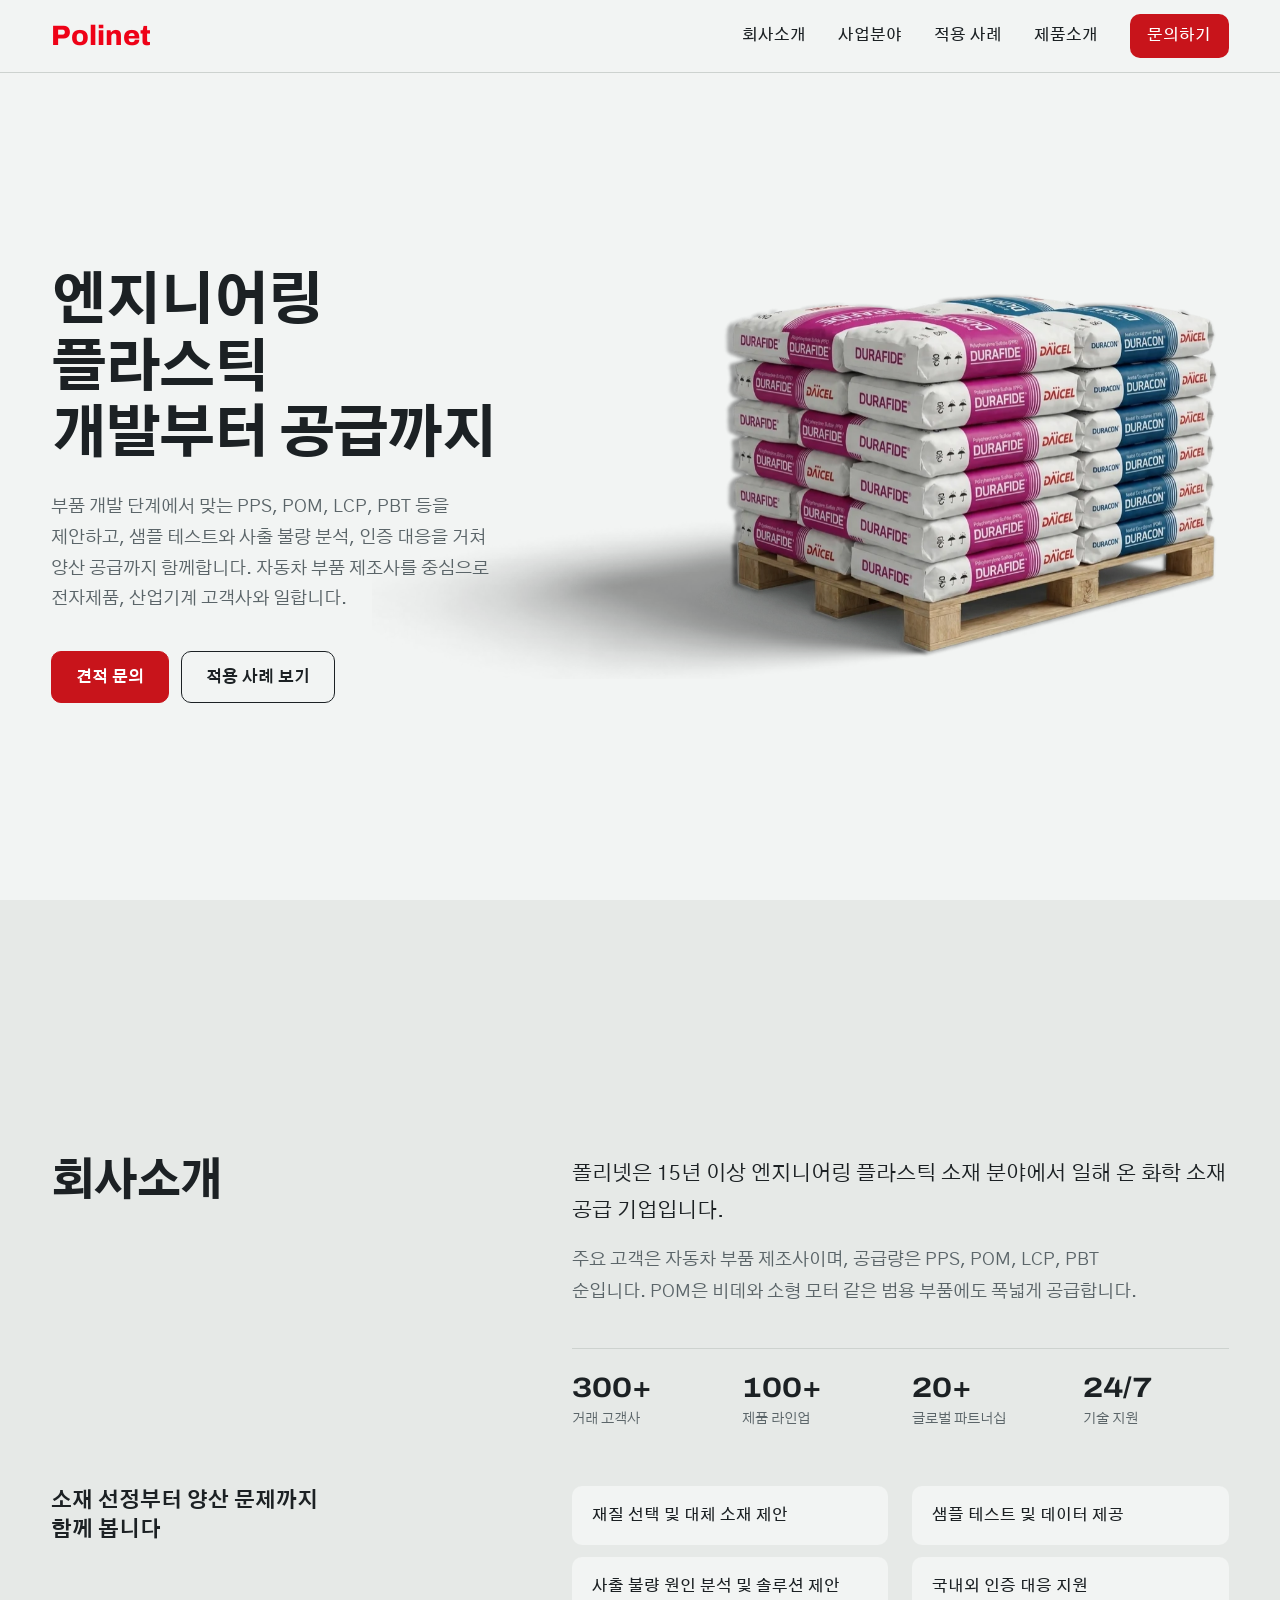
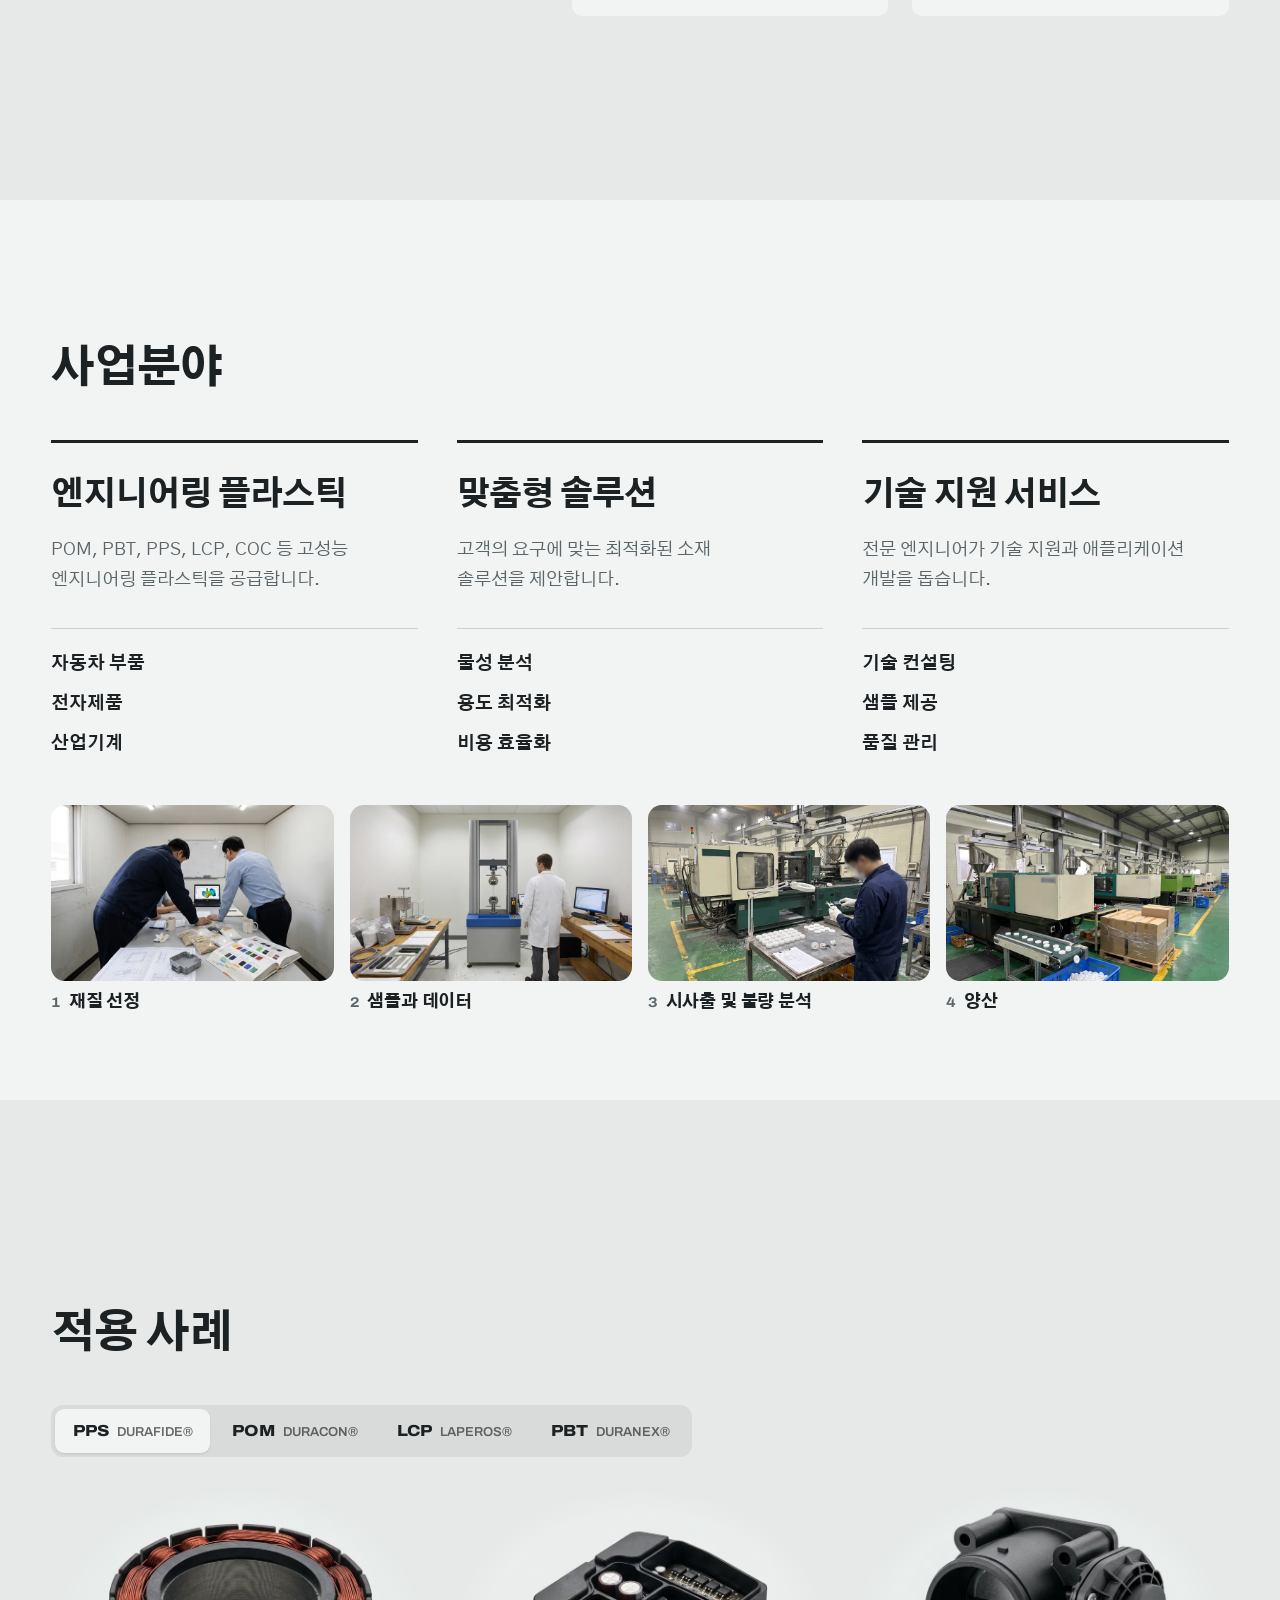
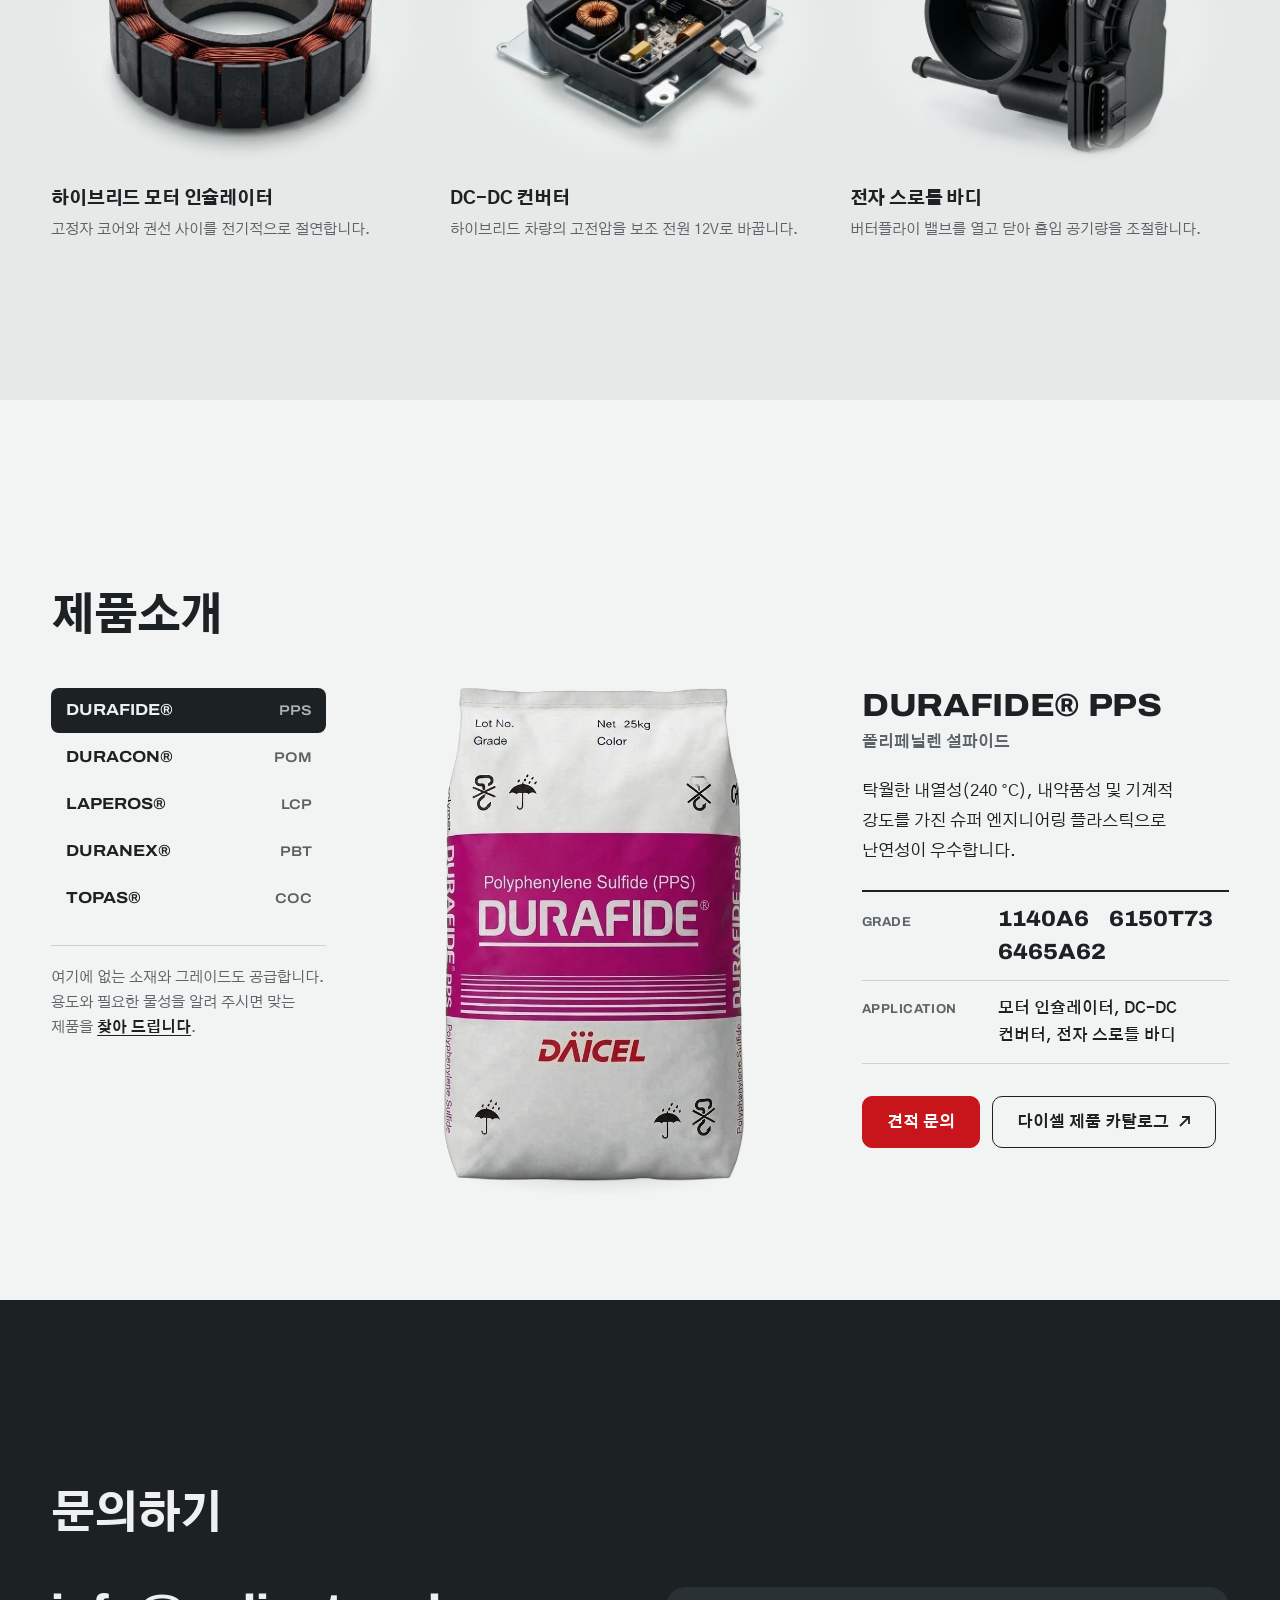
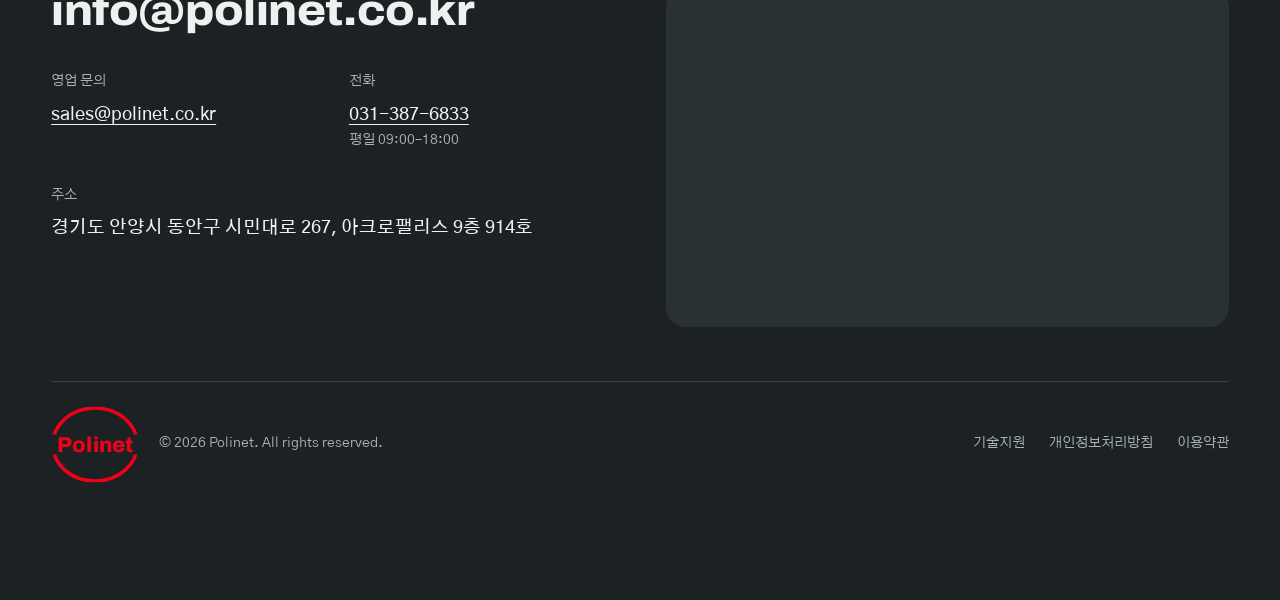
==== commit c4b8a9d8: "New favicon; the emblem's name no longer touches its ring - Favicon: a red rounded square with the P" ====
--- a/site/index.html
+++ b/site/index.html
@@ -30,9 +30,9 @@
     <meta name="twitter:image" content="https://www.polinet.co.kr/images/og-image.jpg">
     
     <!-- Favicon & Icons -->
-    <link rel="icon" href="/favicon.ico?v=2" sizes="16x16 32x32 48x48">
-    <link rel="icon" href="images/icon-192.png?v=2" type="image/png" sizes="192x192">
-    <link rel="apple-touch-icon" href="images/apple-touch-icon.png?v=2">
+    <link rel="icon" href="/favicon.ico?v=4" sizes="16x16 32x32 48x48">
+    <link rel="icon" href="images/icon-192.png?v=4" type="image/png" sizes="192x192">
+    <link rel="apple-touch-icon" href="images/apple-touch-icon.png?v=4">
     
     <!-- Theme Color -->
     <meta name="theme-color" content="#F2F4F3">
@@ -71,13 +71,13 @@
   <defs>
     <mask id="emblem-band" maskUnits="userSpaceOnUse" x="0" y="0" width="200" height="173.91">
       <rect width="200" height="173.91" fill="#fff"/>
-      <rect y="61.26" width="200" height="51.4" fill="#000"/>
+      <rect y="64.16" width="200" height="45.60" fill="#000"/>
     </mask>
   </defs>
-  <!-- the ring is an ellipse 1.15 times wider than tall -->
+  <!-- the ring is an ellipse 1.15 times wider than tall; the name stops short of it on both sides so the two never touch -->
   <symbol id="emblem" viewBox="0 0 200 173.91">
-    <ellipse cx="100" cy="86.96" rx="95.5" ry="82.46" fill="none" stroke="#EE0217" stroke-width="9" mask="url(#emblem-band)"/>
-    <text x="0" y="107.66" textLength="200" lengthAdjust="spacingAndGlyphs" font-family="Archivo, sans-serif" font-weight="800" font-size="56.7" fill="#EE0217">Polinet</text>
+    <ellipse cx="100" cy="86.96" rx="96.0" ry="82.95" fill="none" stroke="#EE0217" stroke-width="8" mask="url(#emblem-band)"/>
+    <text x="14" y="104.75" textLength="172" lengthAdjust="spacing" font-family="Archivo, sans-serif" font-weight="800" font-size="48.76" fill="#EE0217">Polinet</text>
   </symbol>
 </svg>
 <a class="skip" href="#main">본문으로 건너뛰기</a>
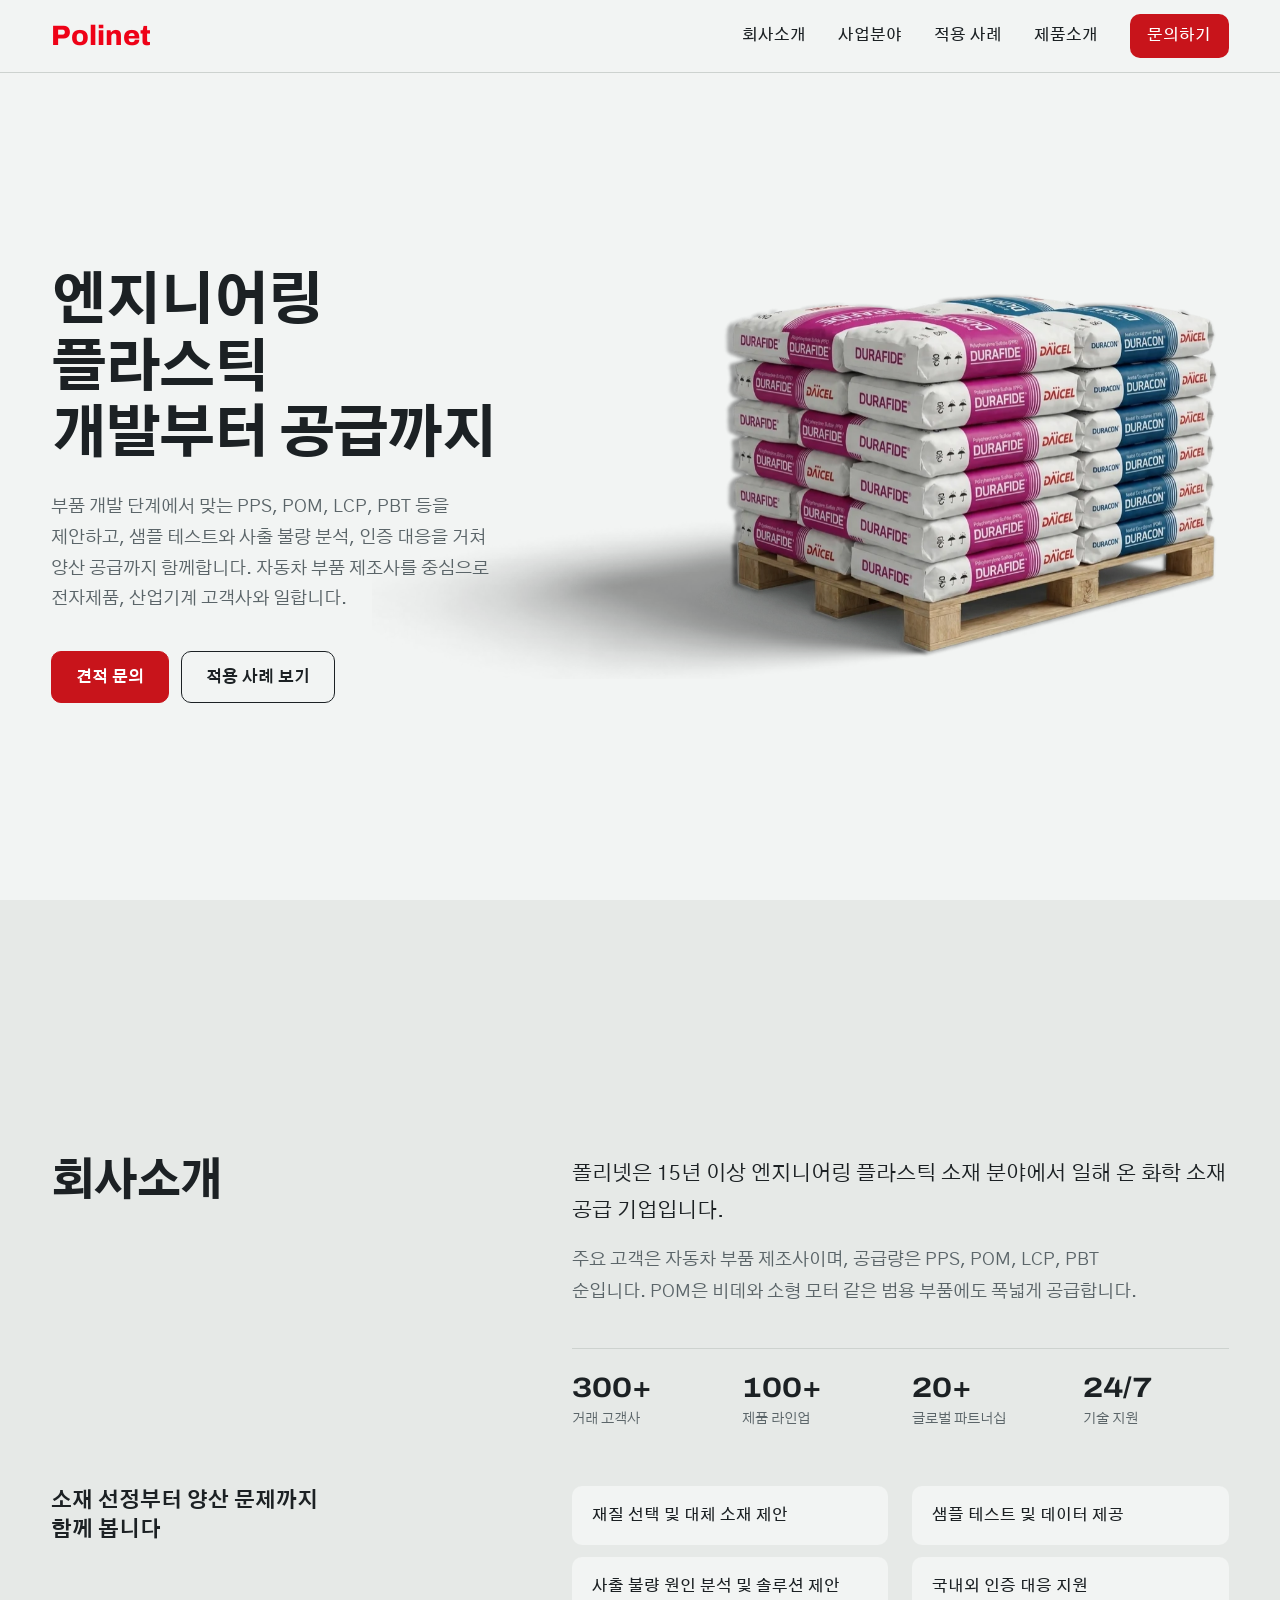
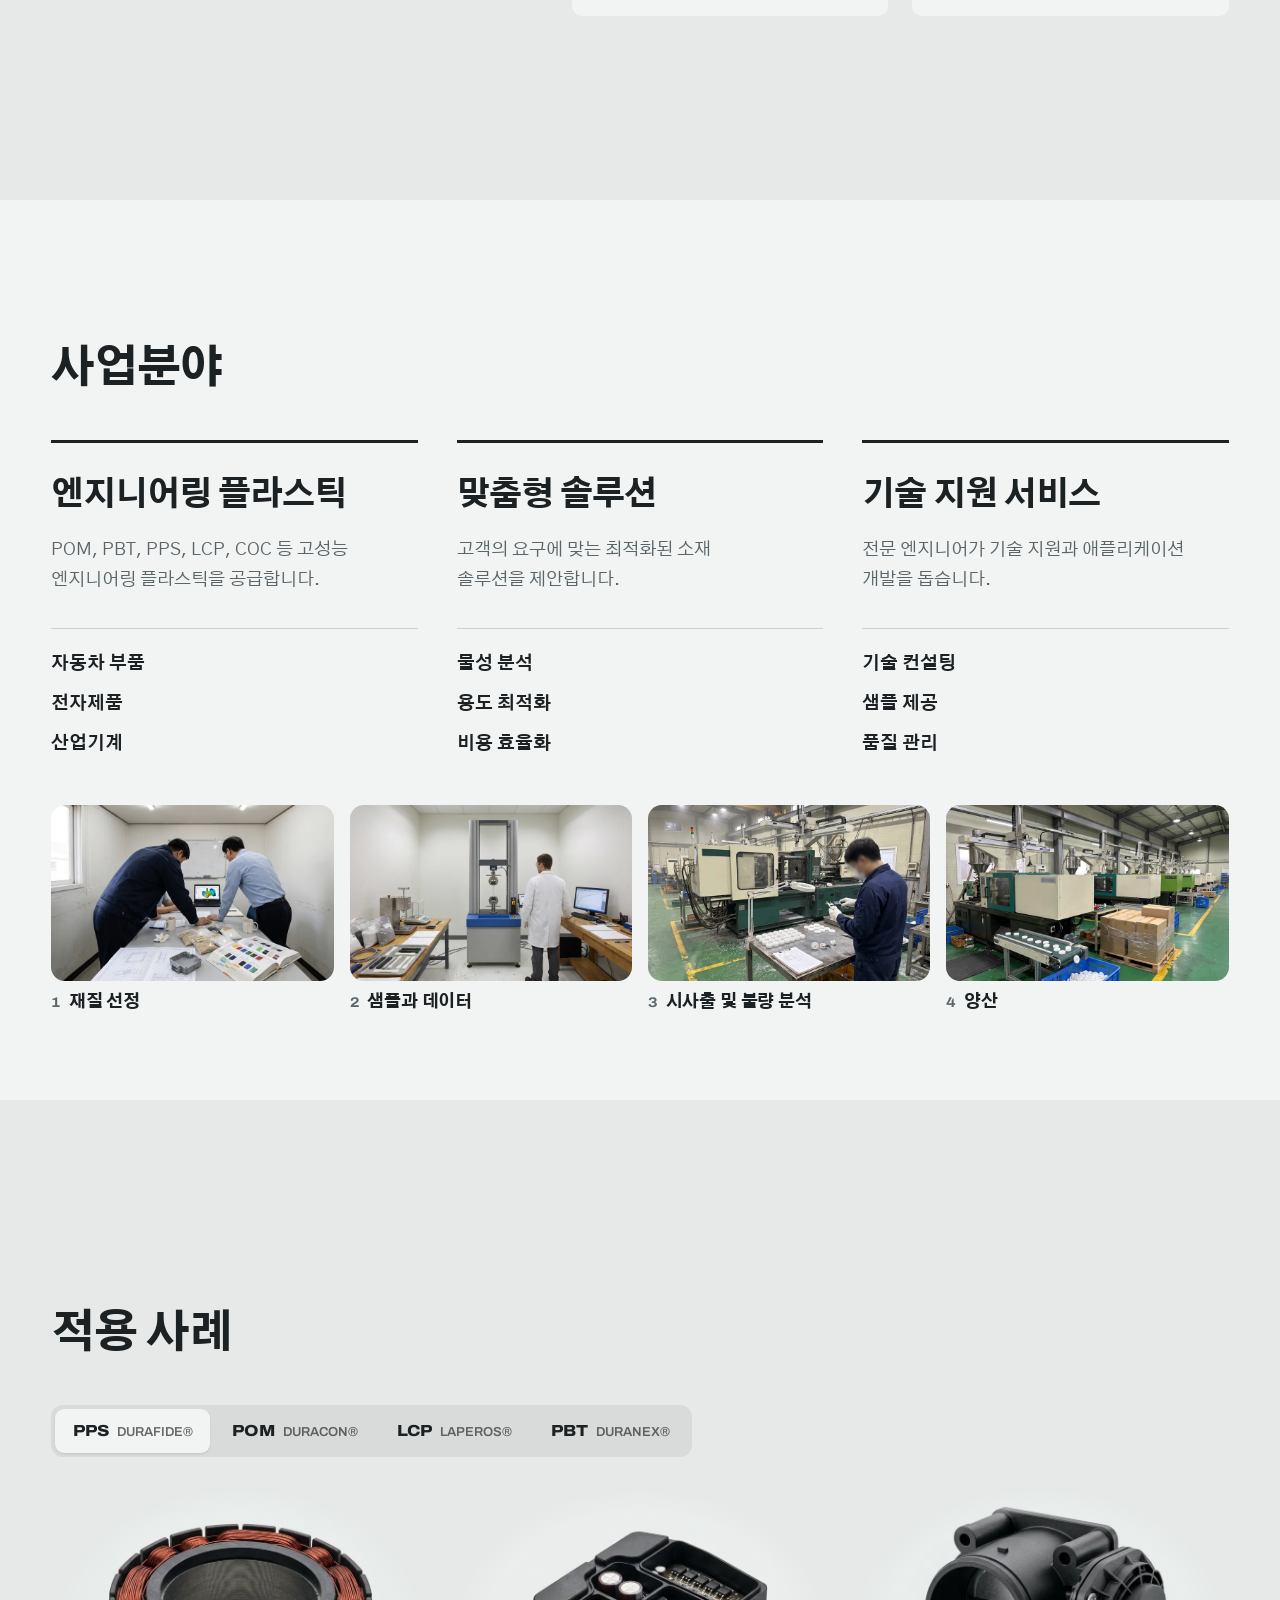
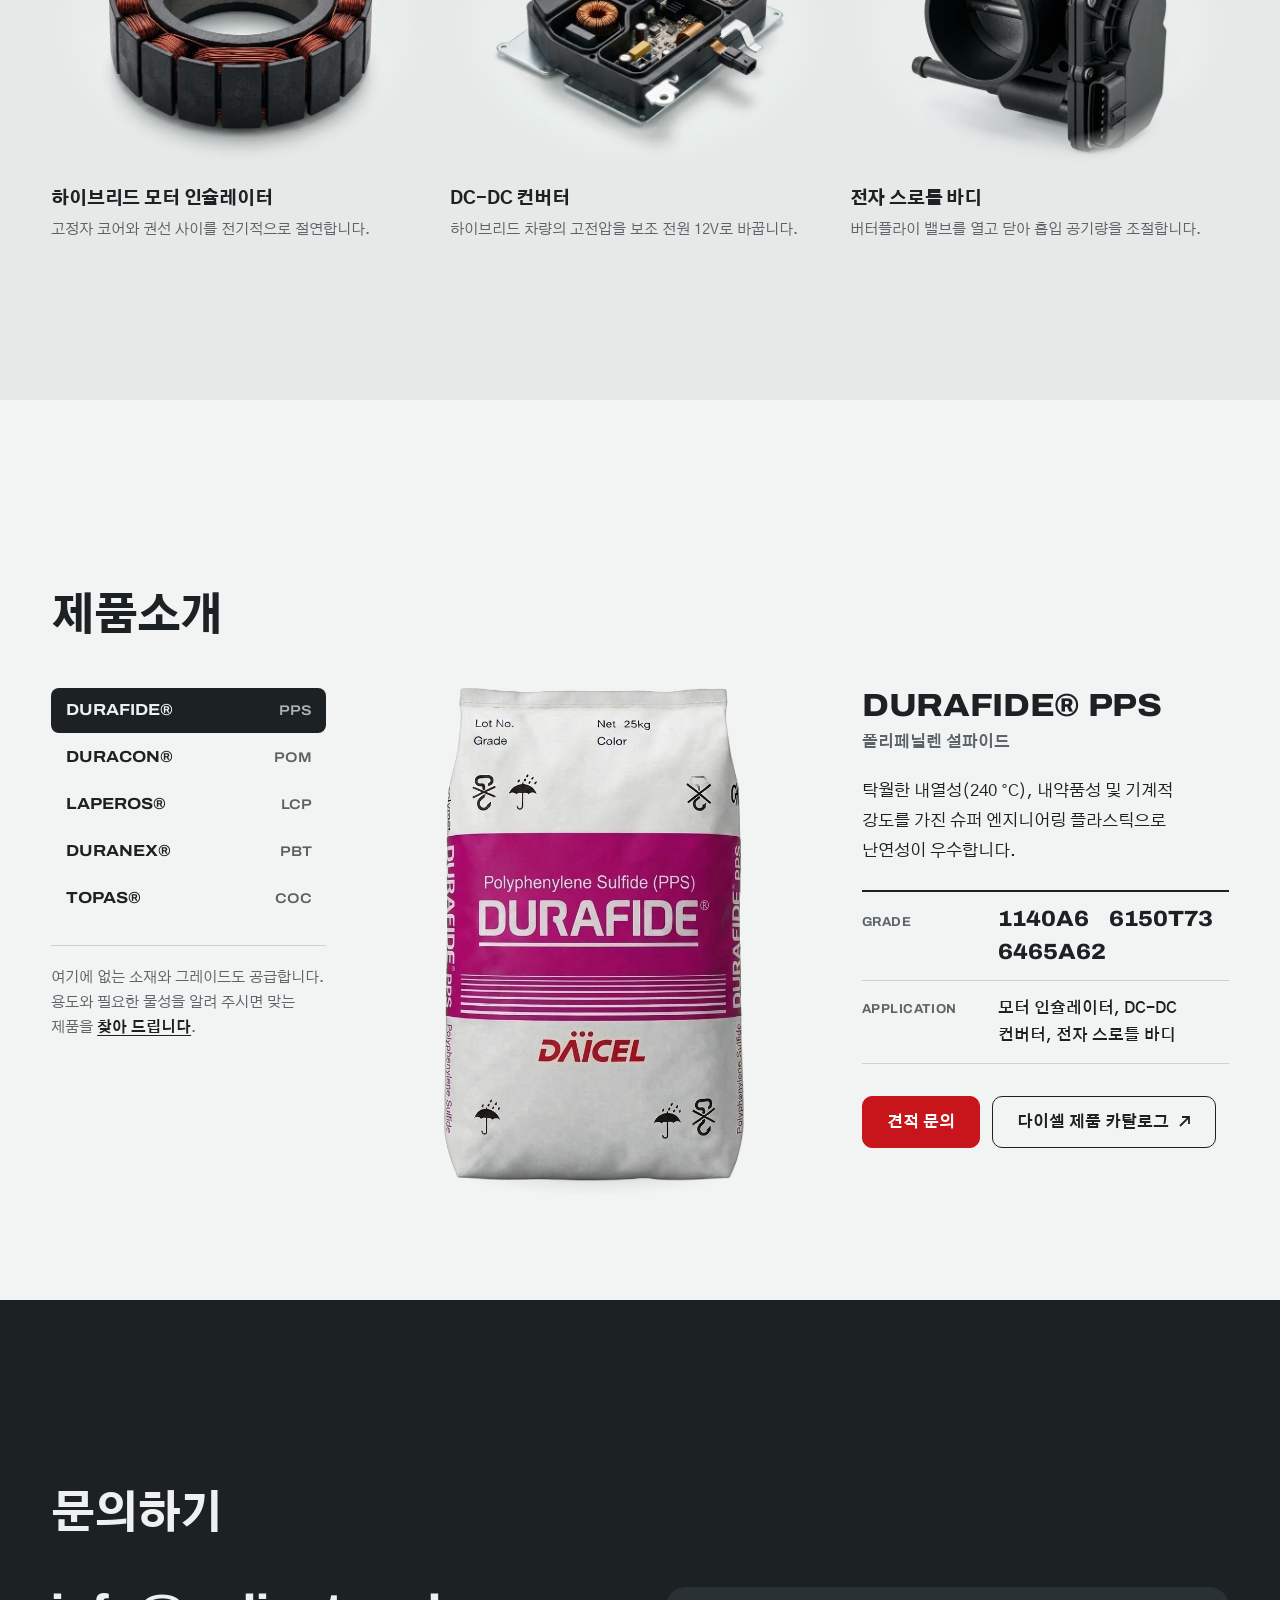
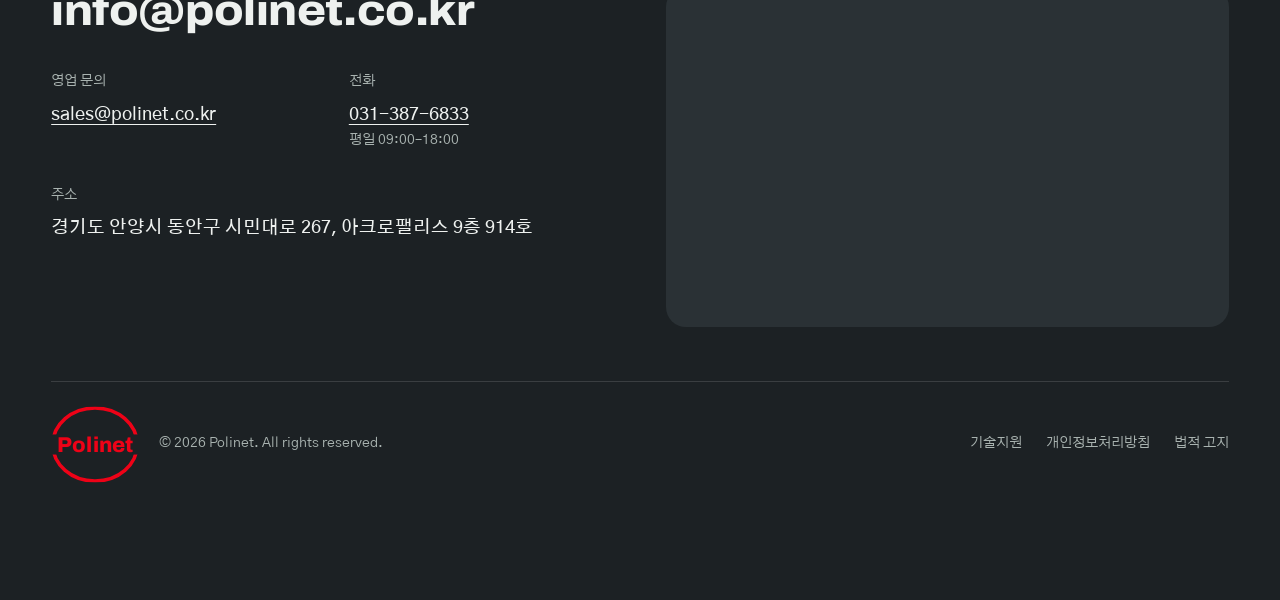
==== commit 95b241fd: "Rewrite the privacy policy; turn the terms into a legal notice - Privacy policy: describes what actu" ====
--- a/site/index.html
+++ b/site/index.html
@@ -30,9 +30,9 @@
     <meta name="twitter:image" content="https://www.polinet.co.kr/images/og-image.jpg">
     
     <!-- Favicon & Icons -->
-    <link rel="icon" href="/favicon.ico?v=4" sizes="16x16 32x32 48x48">
-    <link rel="icon" href="images/icon-192.png?v=4" type="image/png" sizes="192x192">
-    <link rel="apple-touch-icon" href="images/apple-touch-icon.png?v=4">
+    <link rel="icon" href="/favicon.ico?v=5" sizes="16x16 32x32 48x48">
+    <link rel="icon" href="images/icon-192.png?v=5" type="image/png" sizes="192x192">
+    <link rel="apple-touch-icon" href="images/apple-touch-icon.png?v=5">
     
     <!-- Theme Color -->
     <meta name="theme-color" content="#F2F4F3">
@@ -63,7 +63,7 @@
     <link rel="preconnect" href="https://fonts.googleapis.com">
 <link rel="preconnect" href="https://fonts.gstatic.com" crossorigin>
 <link href="https://fonts.googleapis.com/css2?family=Archivo:wdth,wght@100..125,500..800&family=Gothic+A1:wght@400;500;700;800&display=swap" rel="stylesheet">
-    <link rel="stylesheet" href="styles.css?v=20261125y">
+    <link rel="stylesheet" href="styles.css?v=20261126a">
 </head>
 <body>
 <svg width="0" height="0" style="position:absolute" aria-hidden="true">
@@ -286,13 +286,13 @@
         <ul class="footer-links">
           <li><a href="#business">기술지원</a></li>
           <li><a href="/privacy.html">개인정보처리방침</a></li>
-          <li><a href="/terms.html">이용약관</a></li>
+          <li><a href="/terms.html">법적 고지</a></li>
         </ul>
       </footer>
     </div>
   </section>
 </main>
 
-<script src="script.js?v=20261125y"></script>
+<script src="script.js?v=20261126a"></script>
 </body>
 </html>
--- a/site/styles.css
+++ b/site/styles.css
@@ -19,10 +19,6 @@
   --max: 1280px;
   --r-control: 10px;
 
-  /* tokens kept for privacy.html and terms.html */
-  --gray-700: var(--slate);
-  --gray-600: var(--slate);
-  --primary-600: var(--red-deep);
 }
 
 /* ---------- base ---------- */
@@ -245,6 +241,36 @@
   .case figcaption > span { min-height: 0; }
   .stage-fig { width: min(100%, 300px, 32vh); }
   .map, .map iframe { min-height: 180px; }
+}
+
+/* ---------- legal pages (privacy.html, terms.html): one readable column under a plain header ---------- */
+.legal-head { position: sticky; top: 0; z-index: 10; padding-top: env(safe-area-inset-top); background: var(--resin); border-bottom: 1px solid var(--line); }
+.legal-head .wrap { display: flex; align-items: center; justify-content: space-between; height: var(--header); }
+.legal-home { display: inline-flex; align-items: center; min-height: 44px; font-weight: 500; text-underline-offset: 6px; }
+.legal { max-width: calc(46rem + 2 * var(--gutter)); padding-block: clamp(2.5rem, 6vh, 4rem) 4rem; }
+.legal h1 { font: 800 clamp(2rem, 3.4vw, 2.75rem)/1.2 var(--f-kr); letter-spacing: -0.03em; }
+.legal-date { margin-top: 0.5rem; color: var(--slate); font-size: 0.9375rem; }
+.legal-lead { margin-top: 1.75rem; font-size: 1.0625rem; }
+.legal-toc { margin-top: 2rem; padding: 1.25rem 1.5rem; border-radius: var(--r-control); background: var(--panel); }
+.legal-toc ol { display: grid; grid-template-columns: repeat(2, minmax(0, 1fr)); gap: 0.35rem 2rem; margin: 0; padding-left: 1.25rem; font-size: 0.9375rem; }
+.legal section { margin-top: 2.75rem; scroll-margin-top: calc(var(--header) + 1rem); }
+.legal h2 { font: 800 1.25rem/1.4 var(--f-kr); letter-spacing: -0.01em; }
+.legal section > p, .legal section > ul, .legal-table { margin-top: 0.85rem; }
+.legal section > ul { display: grid; gap: 0.5rem; padding-left: 1.25rem; list-style: disc; }
+.legal a { text-underline-offset: 3px; }
+.legal-table { overflow-x: auto; }
+.legal table { width: 100%; border-collapse: collapse; font-size: 0.9375rem; line-height: 1.6; }
+.legal th, .legal td { padding: 0.7rem 0.9rem; border-bottom: 1px solid var(--line); text-align: left; vertical-align: top; }
+.legal thead th { border-bottom: 2px solid var(--graphite); font-weight: 700; white-space: nowrap; }
+.legal tbody th { width: 9.5rem; color: var(--slate); font-weight: 700; white-space: nowrap; }
+.legal-foot { padding-block: 1.5rem calc(1.5rem + env(safe-area-inset-bottom)); background: var(--graphite); color: var(--on-dark-2); font-size: 0.875rem; }
+.legal-foot .wrap { display: flex; flex-wrap: wrap; align-items: center; justify-content: space-between; gap: 0.5rem 1.5rem; }
+.legal-foot ul { display: flex; flex-wrap: wrap; gap: 0 1.25rem; }
+.legal-foot a { display: inline-block; padding-block: 0.75rem; text-decoration: none; }
+.legal-foot a:hover, .legal-foot a[aria-current="page"] { color: var(--on-dark); text-decoration: underline; }
+@media (max-width: 48rem) {
+  .legal-toc ol { grid-template-columns: minmax(0, 1fr); }
+  .legal tbody th { width: auto; white-space: normal; }
 }
 
 /* ---------- smaller screens ---------- */
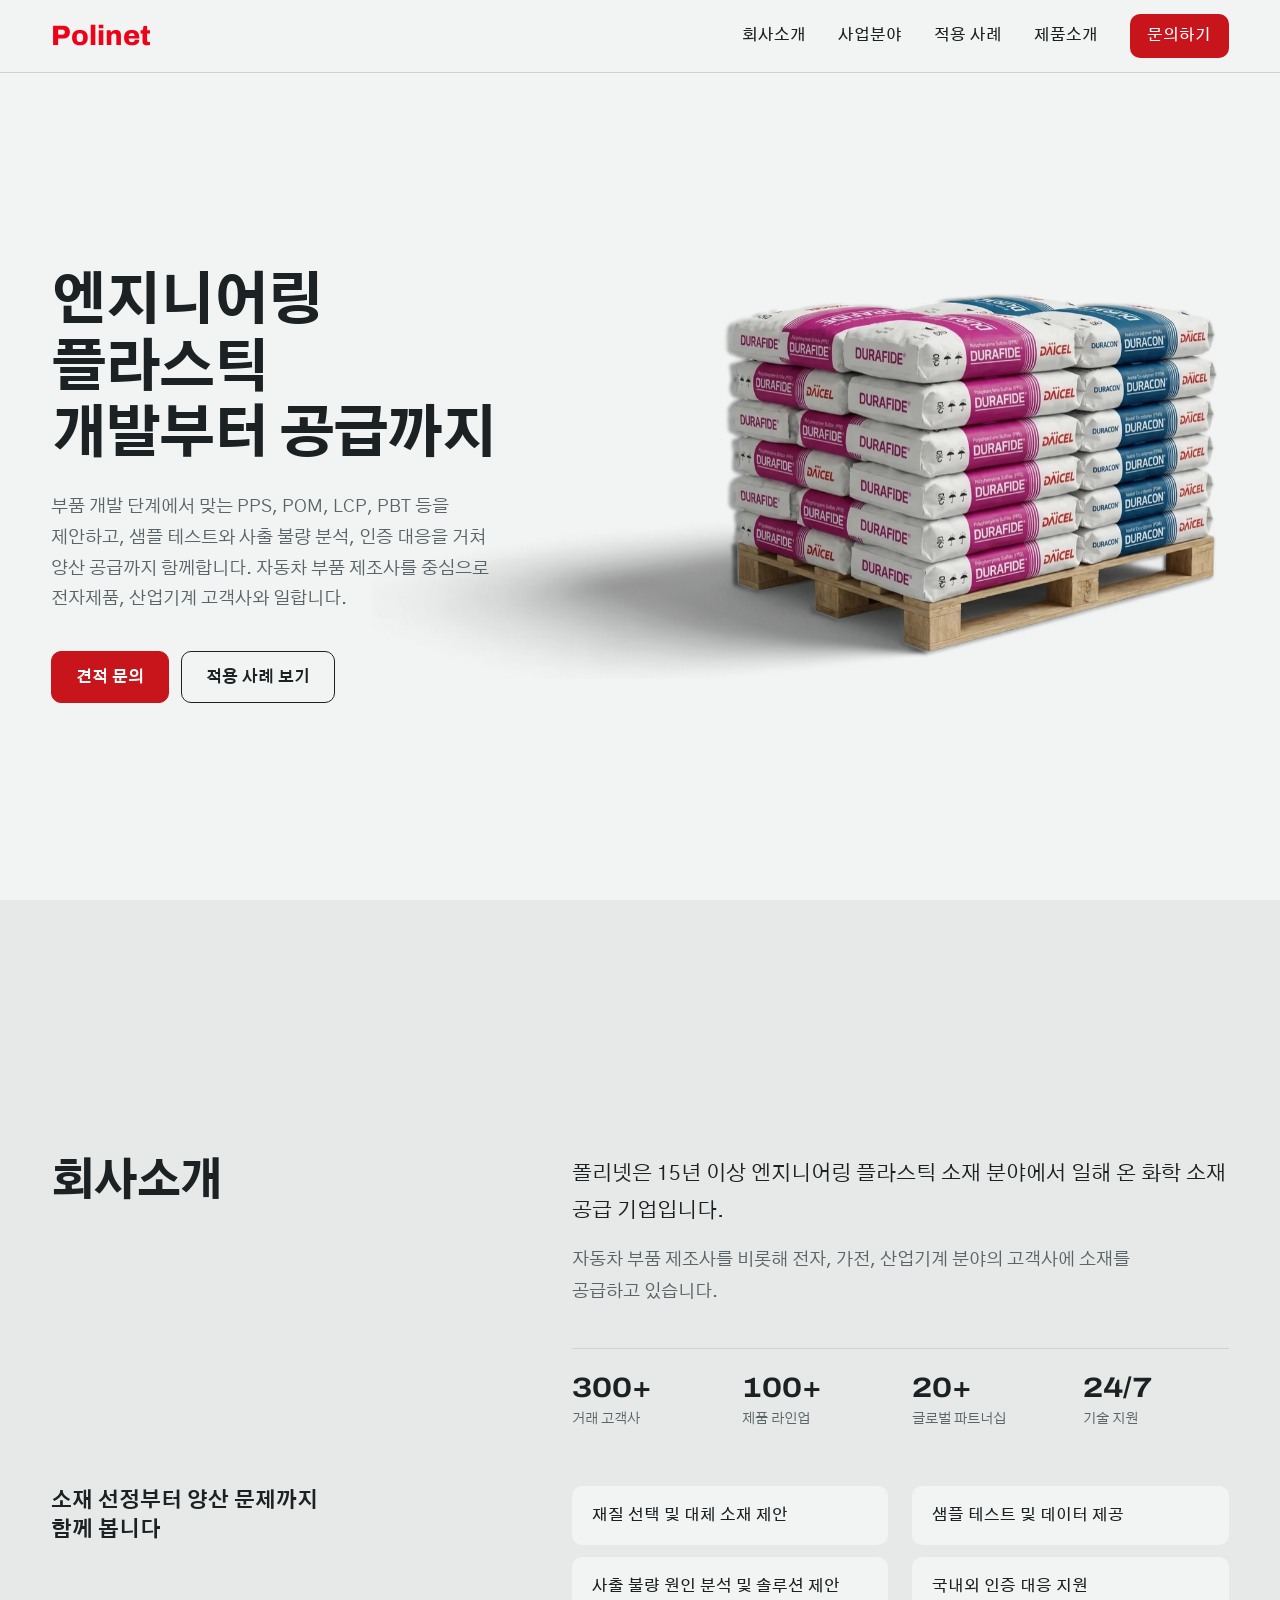
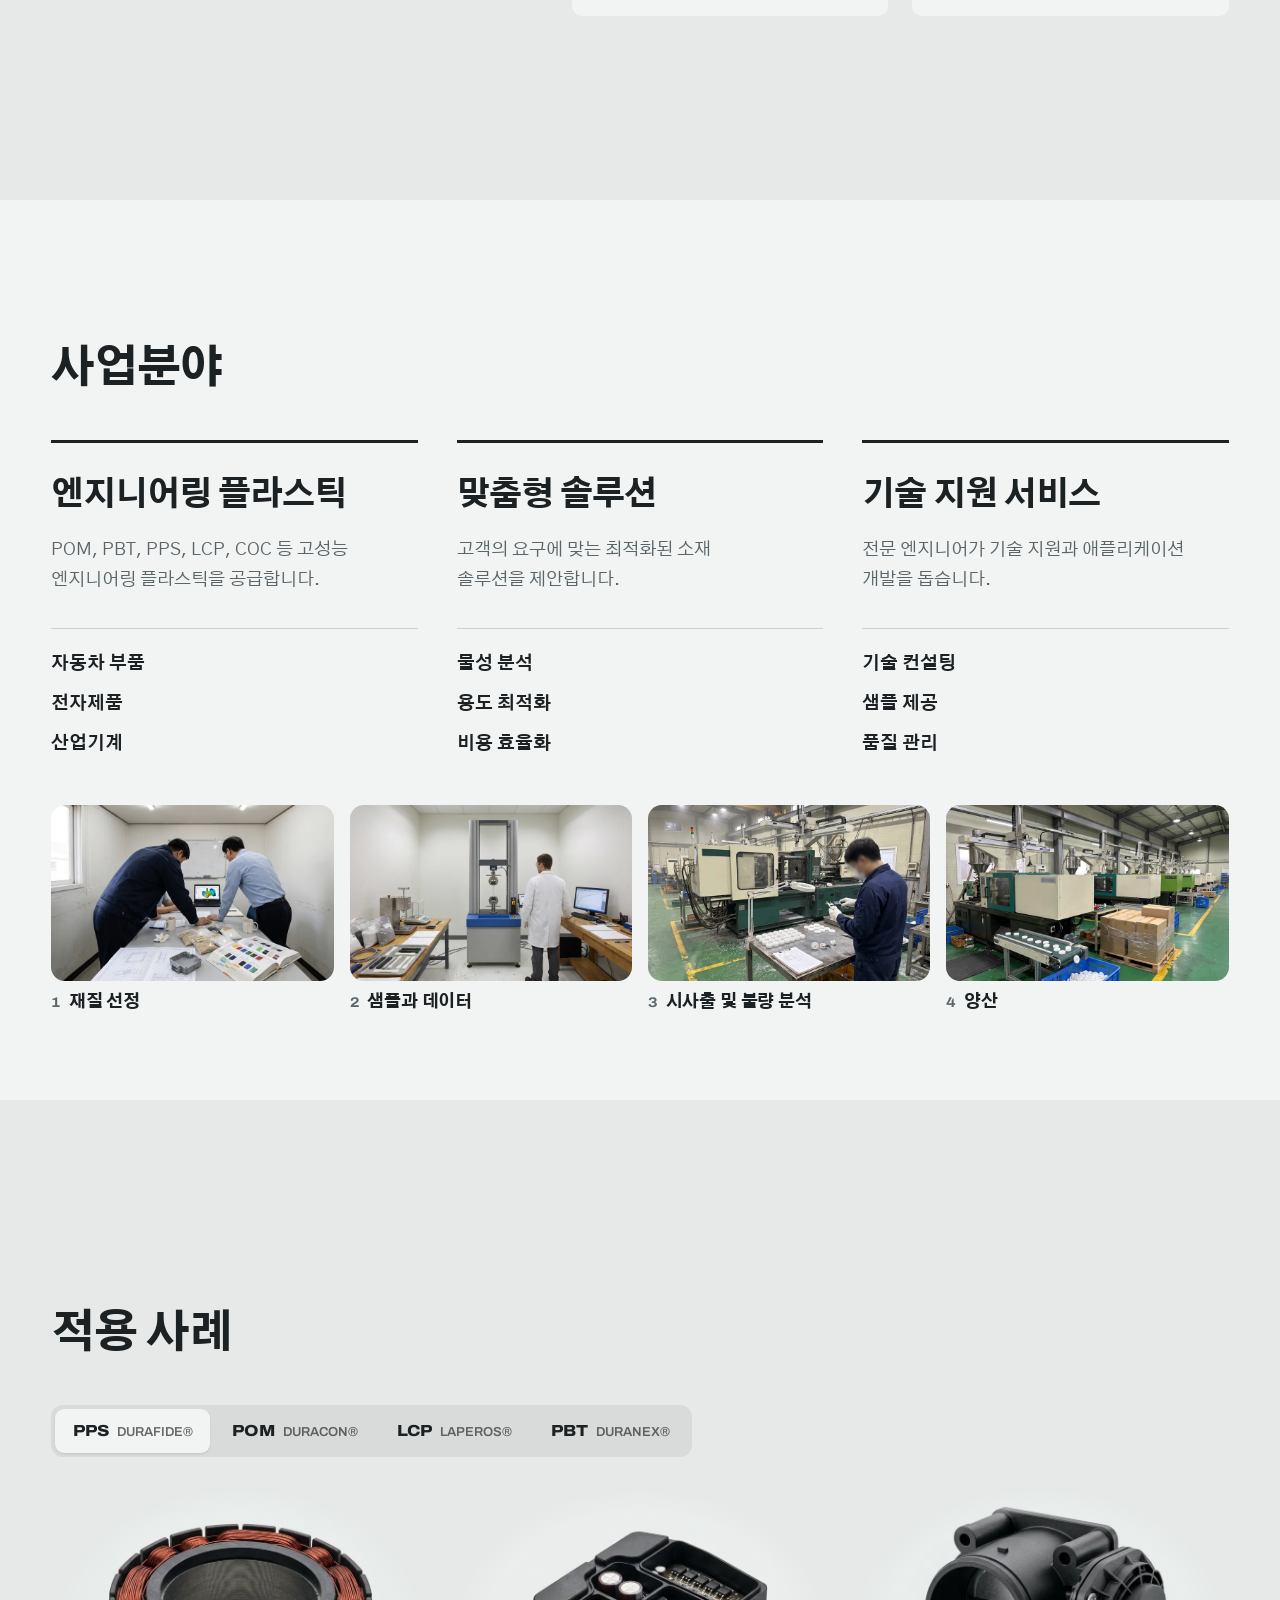
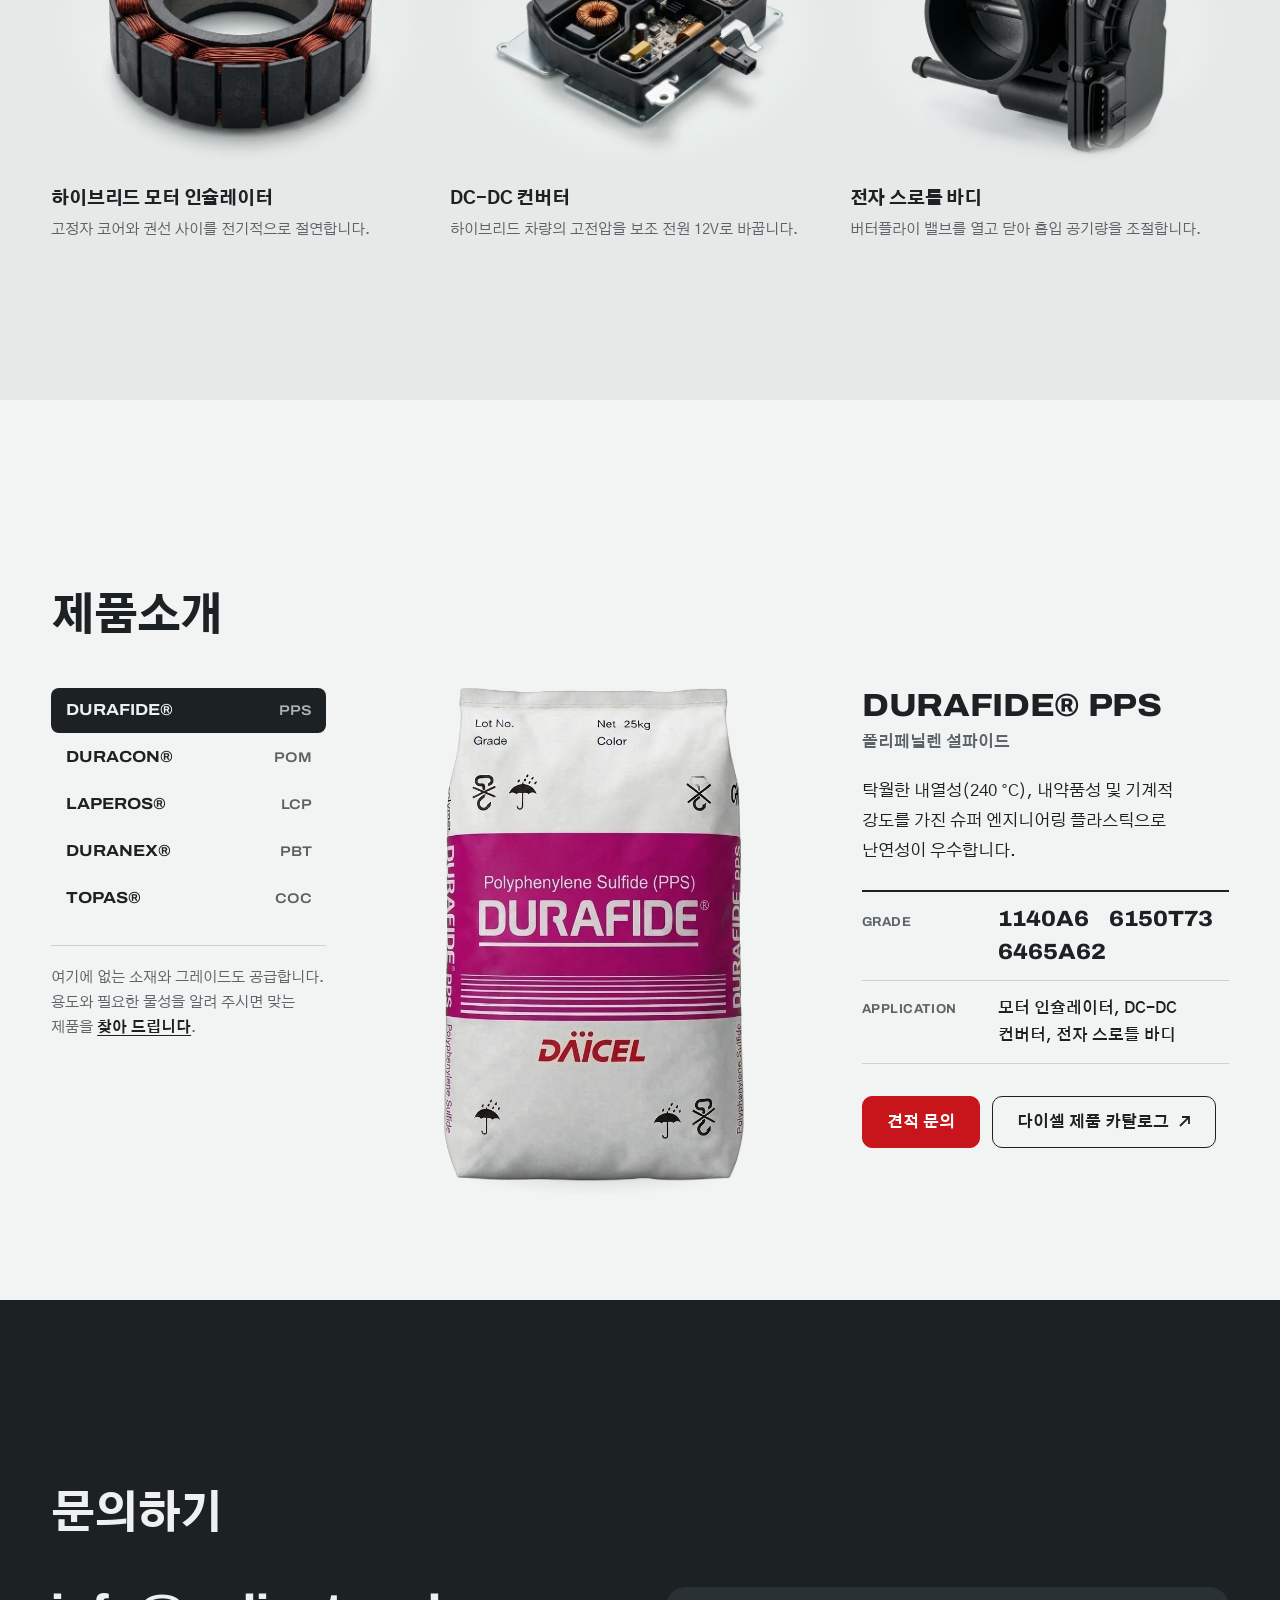
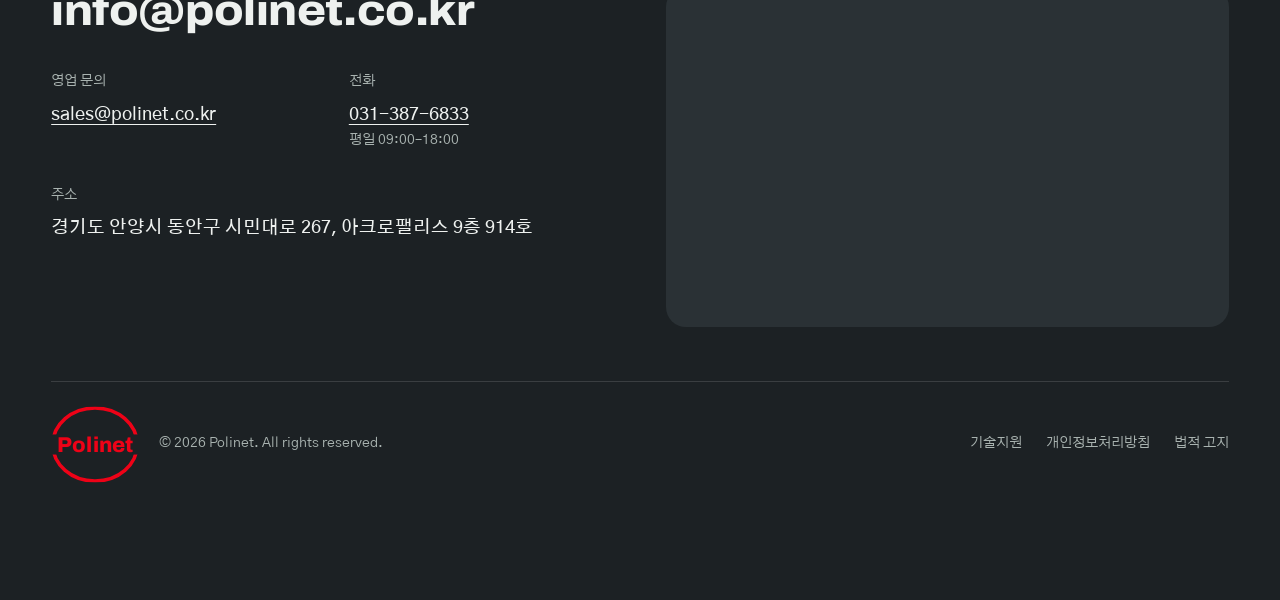
==== commit 0e3a3e09: "Describe customers by field in the company introduction Drop the supply-volume order and the POM use" ====
--- a/site/index.html
+++ b/site/index.html
@@ -121,7 +121,7 @@
         <h2>회사소개</h2>
         <div>
           <p class="about-text">폴리넷은 15년 이상 엔지니어링 플라스틱 소재 분야에서 일해 온 화학 소재 공급 기업입니다.</p>
-          <p class="about-text">주요 고객은 자동차 부품 제조사이며, 공급량은 PPS, POM, LCP, PBT 순입니다. POM은 비데와 소형 모터 같은 범용 부품에도 폭넓게 공급합니다.</p>
+          <p class="about-text">자동차 부품 제조사를 비롯해 전자, 가전, 산업기계 분야의 고객사에 소재를 공급하고 있습니다.</p>
           <dl class="facts">
             <div><dt>거래 고객사</dt><dd>300+</dd></div>
             <div><dt>제품 라인업</dt><dd>100+</dd></div>
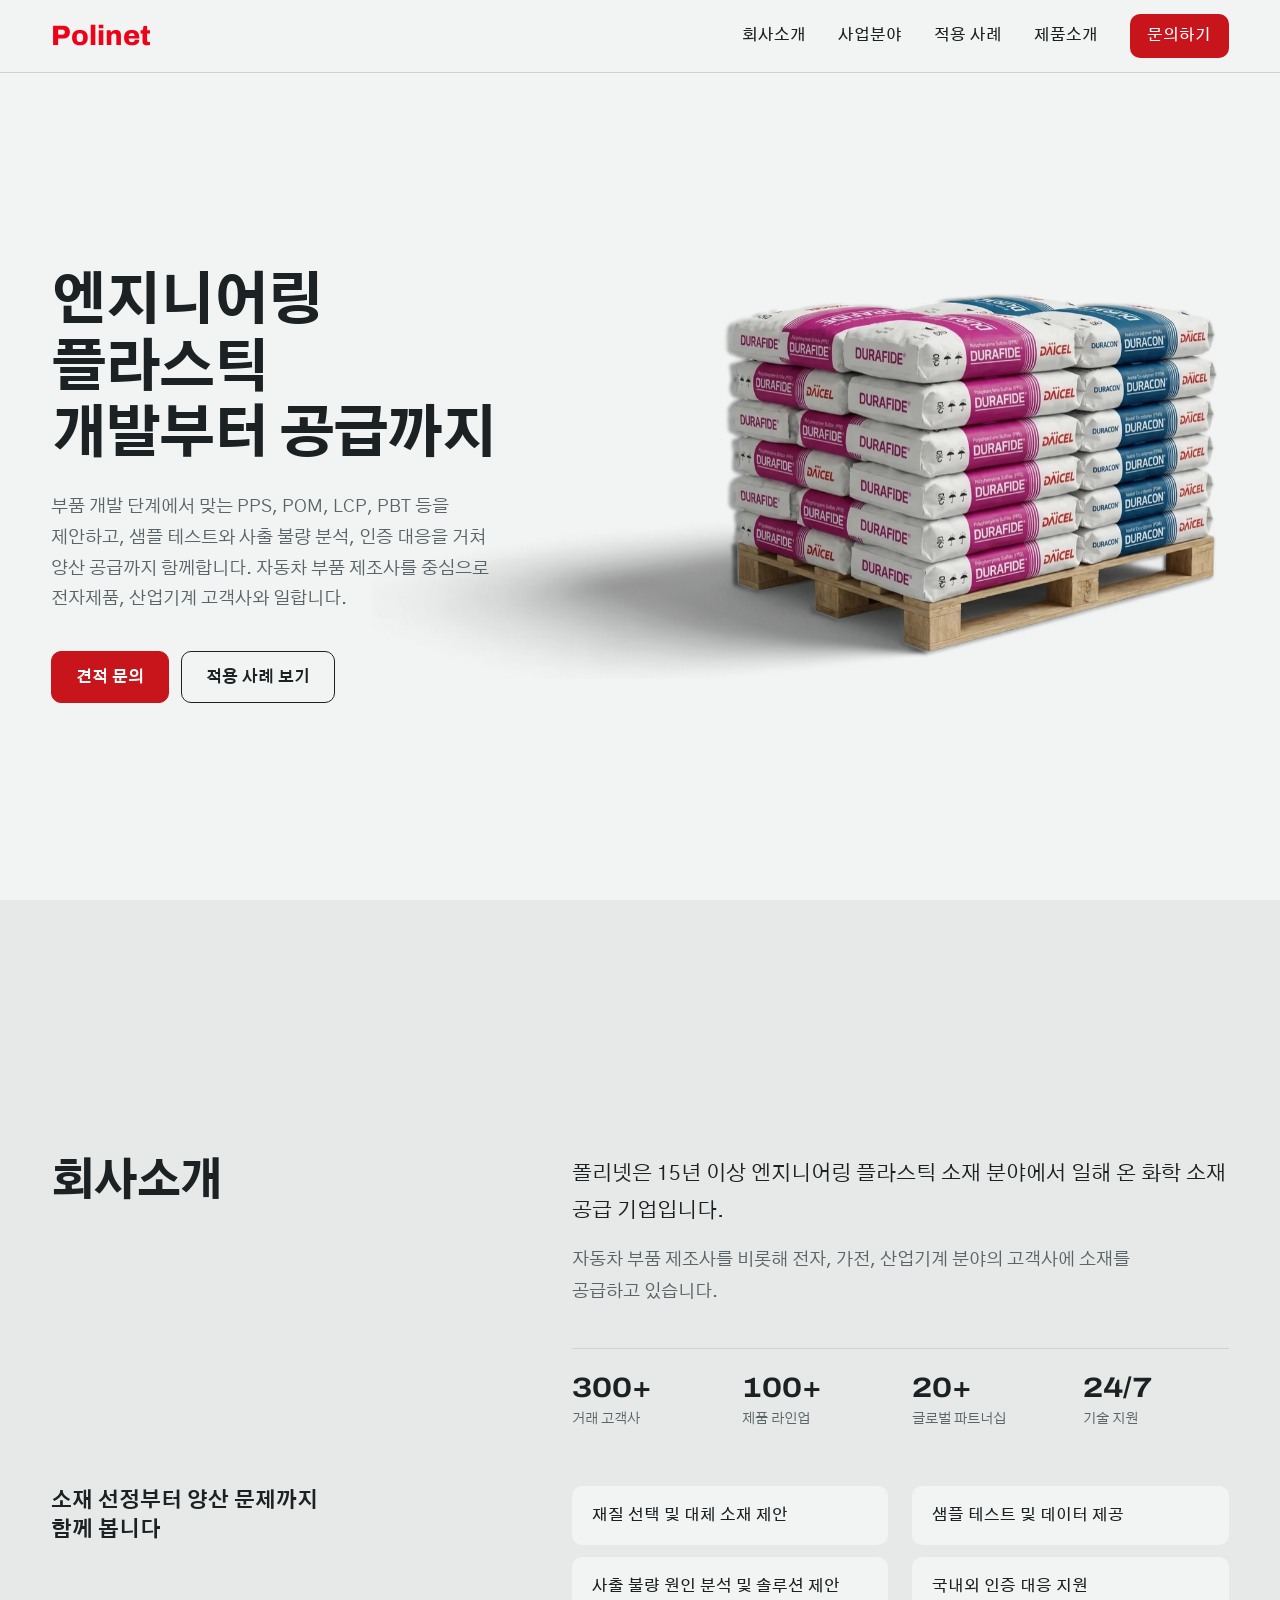
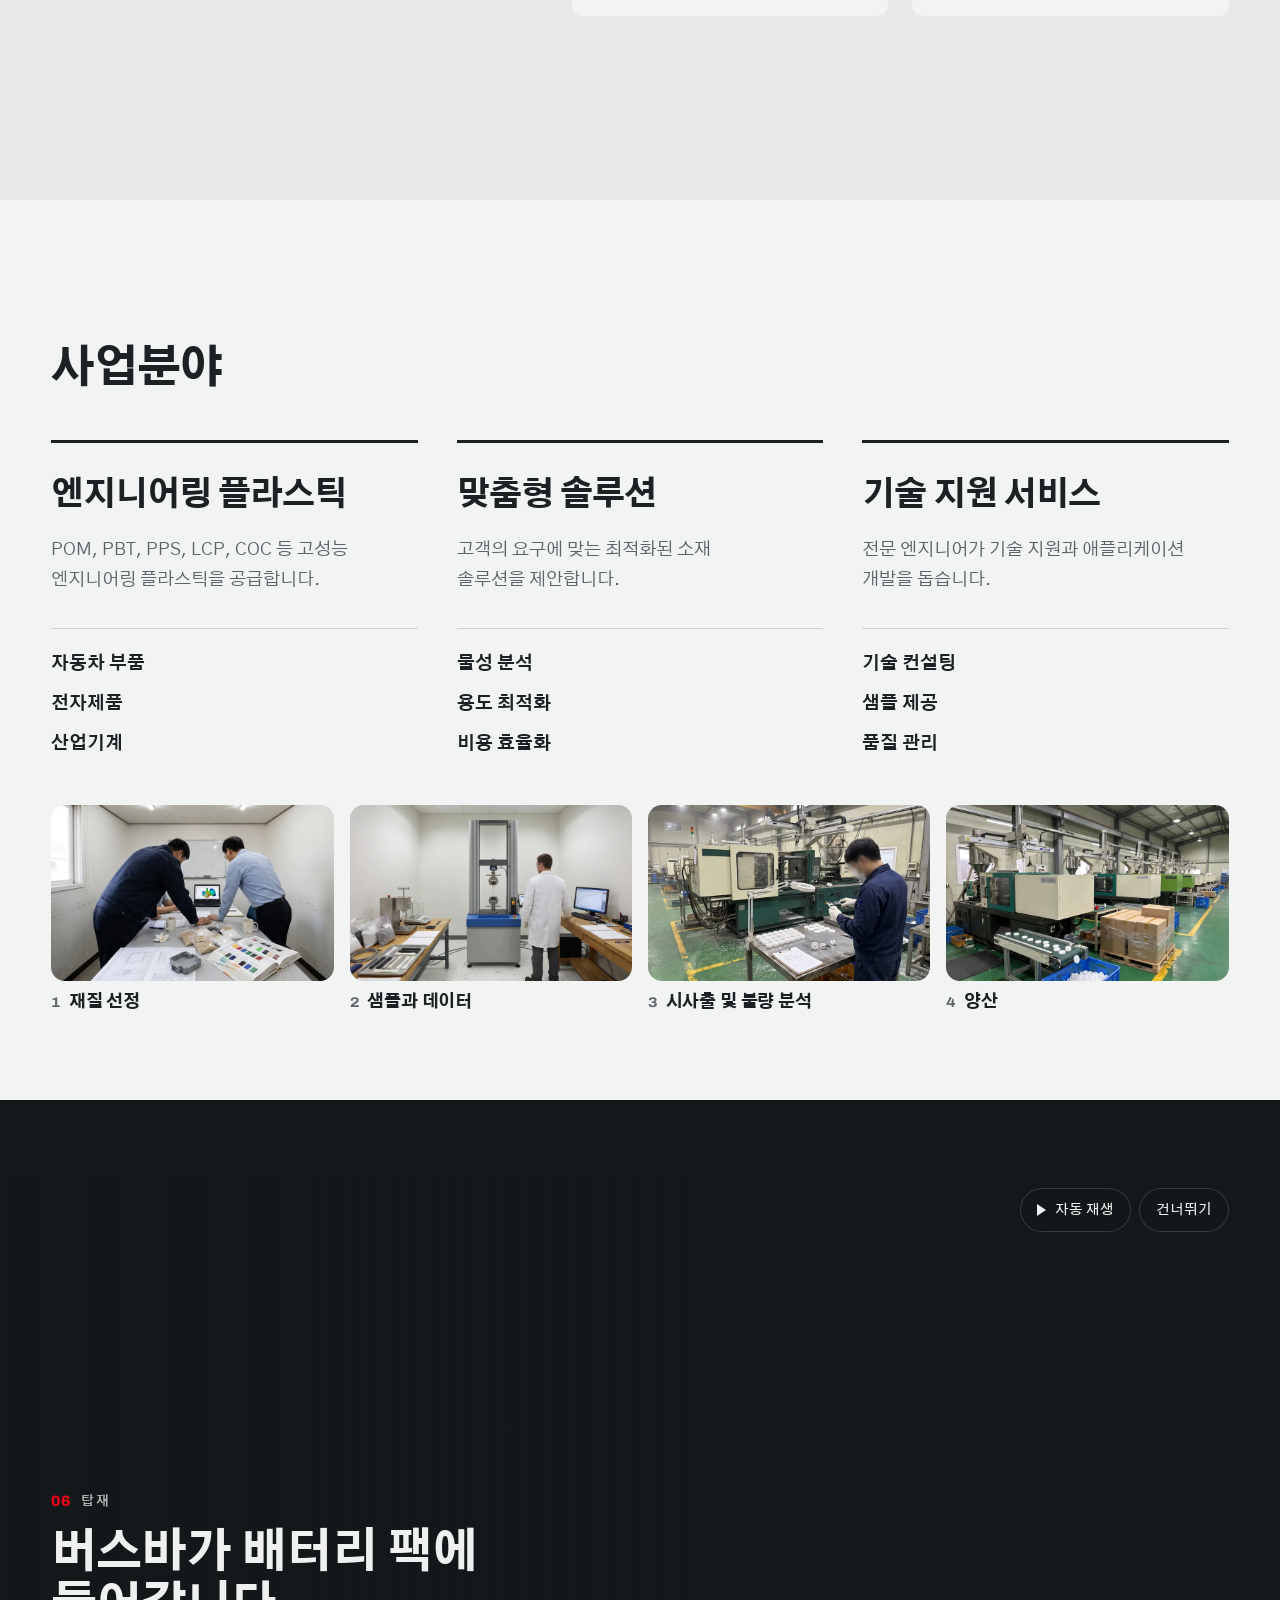
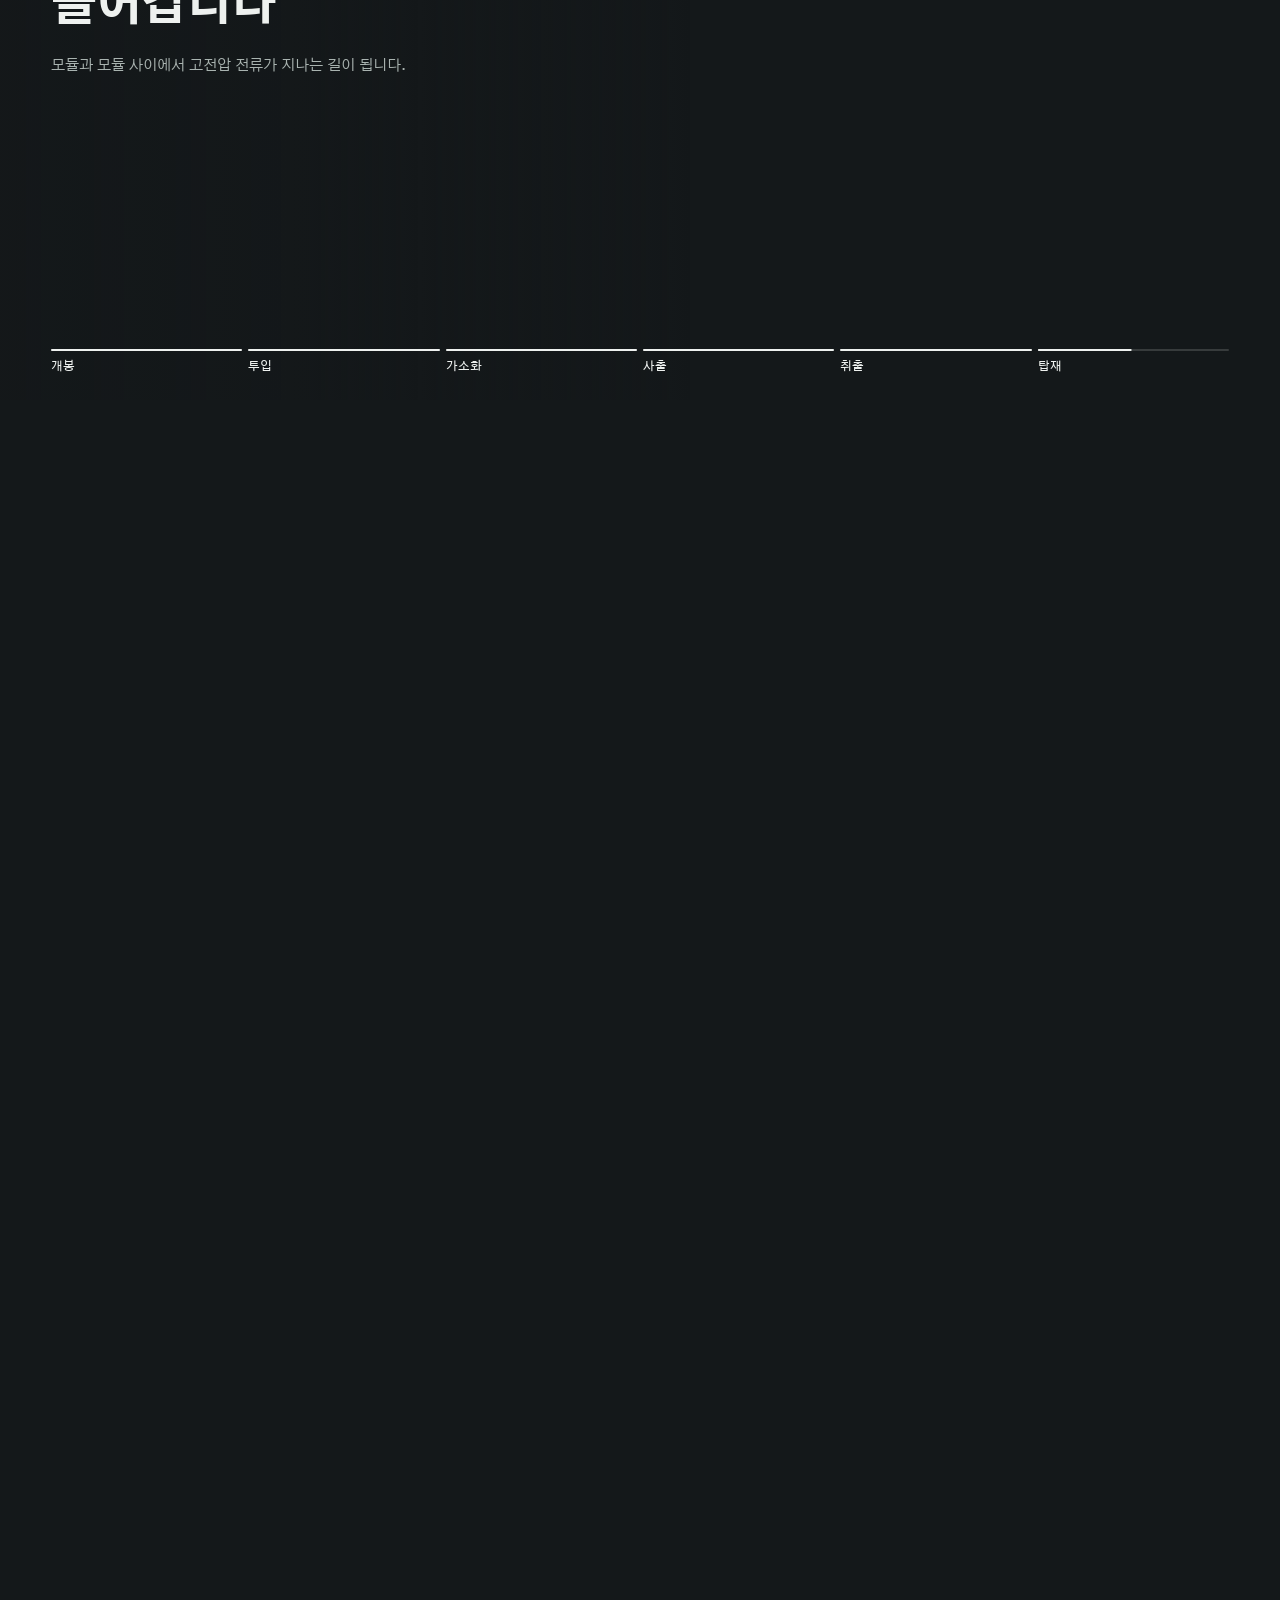
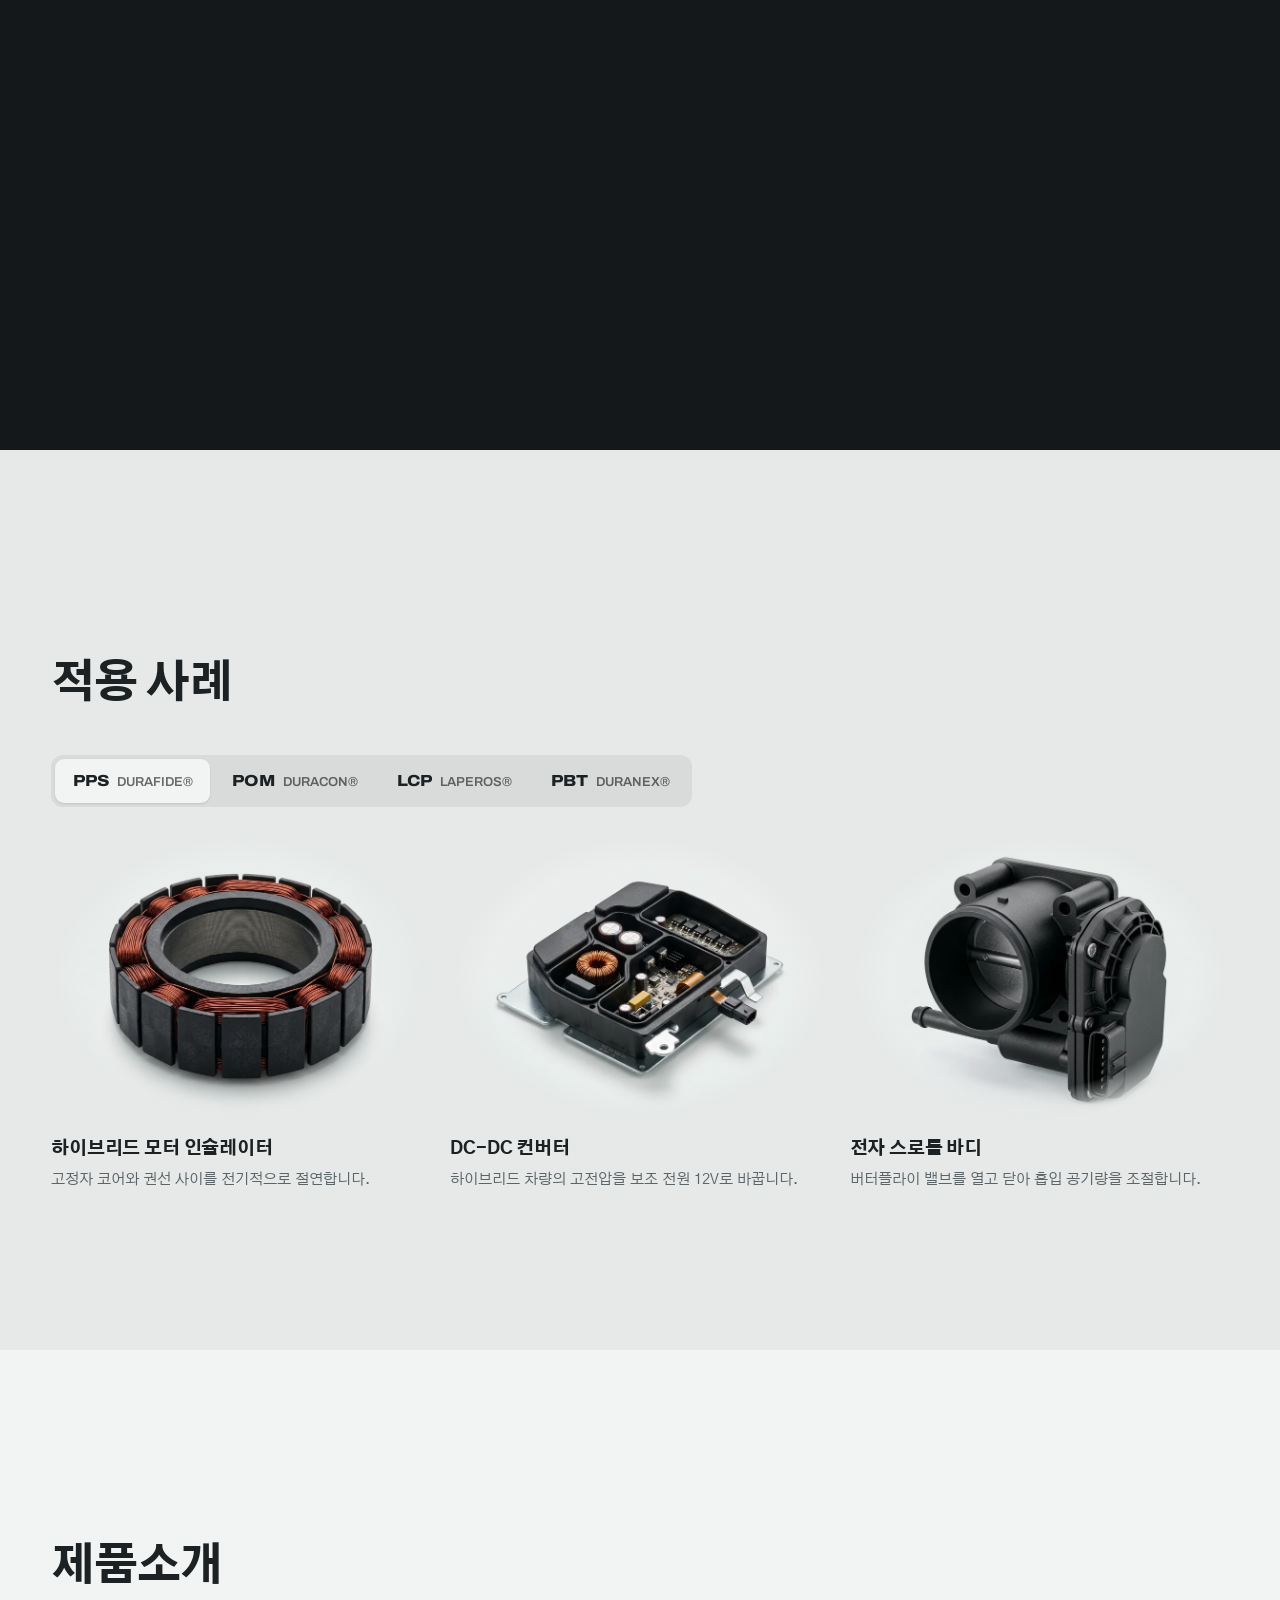
==== commit 302cc78b: "Add a scroll story between the business and applications screens One bag of DURAFIDE PPS is torn ope" ====
--- a/site/index.html
+++ b/site/index.html
@@ -16,7 +16,7 @@
     <meta property="og:type" content="website">
     <meta property="og:title" content="Polinet - 엔지니어링 플라스틱 개발부터 공급까지">
     <meta property="og:description" content="폴리넷은 PPS, POM, LCP, PBT 등 엔지니어링 플라스틱 소재 전문 기업입니다. 부품 개발 단계의 재질 선정부터 샘플 테스트, 사출 불량 분석, 인증 대응, 양산 공급까지 함께합니다.">
-    <meta property="og:image" content="https://www.polinet.co.kr/images/og-image.jpg">
+    <meta property="og:image" content="https://www.polinet.co.kr/images/og-image.jpg?v=2">
     <meta property="og:image:width" content="1200">
     <meta property="og:image:height" content="630">
     <meta property="og:site_name" content="Polinet">
@@ -27,7 +27,7 @@
     <meta name="twitter:card" content="summary_large_image">
     <meta name="twitter:title" content="Polinet - 엔지니어링 플라스틱 개발부터 공급까지">
     <meta name="twitter:description" content="폴리넷은 PPS, POM, LCP, PBT 등 엔지니어링 플라스틱 소재 전문 기업입니다. 부품 개발 단계의 재질 선정부터 샘플 테스트, 사출 불량 분석, 인증 대응, 양산 공급까지 함께합니다.">
-    <meta name="twitter:image" content="https://www.polinet.co.kr/images/og-image.jpg">
+    <meta name="twitter:image" content="https://www.polinet.co.kr/images/og-image.jpg?v=2">
     
     <!-- Favicon & Icons -->
     <link rel="icon" href="/favicon.ico?v=5" sizes="16x16 32x32 48x48">
@@ -46,7 +46,7 @@
       "name": "Polinet",
       "alternateName": "폴리넷",
       "url": "https://www.polinet.co.kr/",
-      "logo": "https://www.polinet.co.kr/images/logo-512.png",
+      "logo": "https://www.polinet.co.kr/images/logo-512.png?v=2",
       "description": "엔지니어링 플라스틱(PPS, POM, LCP, PBT) 개발 지원부터 공급까지",
       "sameAs": [
         "https://www.polinet.co.kr"
@@ -64,6 +64,7 @@
 <link rel="preconnect" href="https://fonts.gstatic.com" crossorigin>
 <link href="https://fonts.googleapis.com/css2?family=Archivo:wdth,wght@100..125,500..800&family=Gothic+A1:wght@400;500;700;800&display=swap" rel="stylesheet">
     <link rel="stylesheet" href="styles.css?v=20261126a">
+    <link rel="stylesheet" href="molding-lab/story-embed.css?v=1">
 </head>
 <body>
 <svg width="0" height="0" style="position:absolute" aria-hidden="true">
@@ -163,6 +164,79 @@
     </div>
   </section>
 
+  <!-- scroll story: one bag of pellets → busbar → EV. Pinned while it plays, then hands over to the applications screen. -->
+  <section id="story" class="pstory" aria-label="펠릿이 사출 성형을 거쳐 버스바가 되고 전기차에 실리는 과정">
+    <div class="stage">
+      <canvas id="cv" aria-hidden="true"></canvas>
+      <div class="scrim" aria-hidden="true"></div>
+
+      <div class="caps">
+        <div class="cap cap--hero" data-from="-1" data-to="0.044">
+          <p class="eyebrow" translate="no">DURAFIDE® PPS</p>
+          <h2>원료 한 포대가<br>전기차에 실리기까지</h2>
+          <p class="lead">스크롤을 내리면 포대가 열리고, 펠릿이 사출기를 지나 버스바가 되어 EV 배터리에 들어갑니다.</p>
+        </div>
+        <div class="cap" data-from="0.063" data-to="0.178">
+          <p class="eyebrow"><b>01</b> 개봉</p>
+          <h3>25kg 포대를 뜯습니다</h3>
+          <p class="lead">안에는 지름 3mm 남짓한 PPS 펠릿이 들어 있습니다.</p>
+        </div>
+        <div class="cap" data-from="0.207" data-to="0.348">
+          <p class="eyebrow"><b>02</b> 투입</p>
+          <h3>펠릿이 호퍼로 쏟아집니다</h3>
+          <p class="lead">호퍼에 쌓인 펠릿은 자중으로 실린더 안 스크류까지 내려갑니다.</p>
+        </div>
+        <div class="cap" data-from="0.37" data-to="0.485">
+          <p class="eyebrow"><b>03</b> 가소화</p>
+          <h3>스크류가 돌며 녹입니다</h3>
+          <p class="lead">히터의 열과 스크류의 전단열로 펠릿이 균일한 용융 수지가 됩니다.</p>
+        </div>
+        <div class="cap" data-from="0.50" data-to="0.588">
+          <p class="eyebrow"><b>04</b> 인서트 사출</p>
+          <h3>구리 바를 감싸며<br>굳힙니다</h3>
+          <p class="lead">금형에 미리 넣어 둔 구리 바 둘레로 수지를 밀어 넣고, 그대로 식힙니다.</p>
+        </div>
+        <div class="cap" data-from="0.60" data-to="0.666">
+          <p class="eyebrow"><b>05</b> 취출</p>
+          <h3>금형이 열리고<br>부품이 떨어집니다</h3>
+        </div>
+        <div class="cap" data-from="0.70" data-to="0.775">
+          <p class="eyebrow" translate="no">DURAFIDE® PPS</p>
+          <h3>구리를 품은<br>EV 버스바</h3>
+          <p class="lead">구리 바를 PPS 수지로 감싸 절연한 인서트 성형품입니다.</p>
+        </div>
+        <div class="cap" data-from="0.80" data-to="0.905">
+          <p class="eyebrow"><b>06</b> 탑재</p>
+          <h3>버스바가 배터리 팩에<br>들어갑니다</h3>
+          <p class="lead">모듈과 모듈 사이에서 고전압 전류가 지나는 길이 됩니다.</p>
+        </div>
+        <div class="cap cap--end" data-from="0.972" data-to="2">
+          <p class="eyebrow" translate="no">DURAFIDE® PPS</p>
+          <h3>원료 한 포대에서<br>달리는 전기차까지.</h3>
+          <p class="lead">버스바는 한 가지 예입니다. 같은 소재들이 쓰이는 다른 부품을 이어서 보세요.</p>
+          <div class="s-actions">
+            <a class="s-btn s-btn--solid" href="#applications">적용 사례 보기</a>
+            <button class="s-btn" id="replay" type="button">처음부터 다시</button>
+          </div>
+        </div>
+      </div>
+
+      <ol class="rail" aria-hidden="true">
+        <li data-at="0.052"><span>개봉</span></li>
+        <li data-at="0.20"><span>투입</span></li>
+        <li data-at="0.37"><span>가소화</span></li>
+        <li data-at="0.50"><span>사출</span></li>
+        <li data-at="0.60"><span>취출</span></li>
+        <li data-at="0.775"><span>탑재</span></li>
+      </ol>
+      <div class="s-tools">
+        <button class="play" id="play" type="button" aria-pressed="false"><span class="play-ic" aria-hidden="true"></span><span class="play-tx">자동 재생</span></button>
+        <a class="s-skip" href="#applications">건너뛰기</a>
+      </div>
+      <div class="loading" id="loading">불러오는 중…</div>
+    </div>
+  </section>
+
   <!-- applications -->
   <section id="applications" class="screen apps">
     <div class="wrap">
@@ -294,5 +368,6 @@
 </main>
 
 <script src="script.js?v=20261126a"></script>
+<script src="molding-lab/molding.js?v=5" defer></script>
 </body>
 </html>
--- a/site/molding-lab/story-embed.css
+++ b/site/molding-lab/story-embed.css
@@ -0,0 +1,64 @@
+/* The scroll story as a section of the main page. Everything is scoped to .pstory so it cannot touch the page around it.
+   The standalone test page (molding-lab/index.html) uses molding.css instead. */
+.pstory {
+  --s-ink: #14181A;
+  --s-on: #EEF1EF;
+  --s-on-2: #A9B3B0;
+  --s-line: rgba(238, 241, 239, 0.16);
+  --s-top: calc(var(--header) + env(safe-area-inset-top, 0px));   /* the fixed header's height */
+  position: relative; height: 1350vh; height: 1350svh; padding-top: var(--s-top);
+  background: var(--s-ink); color: var(--s-on); scroll-snap-align: start;
+}
+/* a wide page snaps screen by screen; while the story is in view it must scroll freely */
+@media (min-width: 64rem) { html.in-story, html.snap.in-story { scroll-snap-type: y proximity; } }
+
+.pstory ol { margin: 0; padding: 0; list-style: none; }
+.pstory :focus-visible { outline-color: var(--s-on); }
+.pstory .stage { position: sticky; top: var(--s-top); height: calc(100vh - var(--s-top)); height: calc(100svh - var(--s-top)); overflow: hidden; }
+.pstory #cv { position: absolute; inset: 0; width: 100%; height: 100%; display: block; }
+.pstory .scrim { position: absolute; inset: 0; pointer-events: none; background: linear-gradient(90deg, rgba(20, 24, 26, 0.9) 0%, rgba(20, 24, 26, 0.74) 24%, rgba(20, 24, 26, 0.3) 40%, rgba(20, 24, 26, 0) 54%); }
+
+/* captions */
+.pstory .caps { position: absolute; inset: 0; pointer-events: none; }
+.pstory .cap { position: absolute; left: max(var(--gutter), env(safe-area-inset-left)); top: 50%; width: min(34rem, 40vw); opacity: 0; visibility: hidden; transform: translateY(calc(-50% + var(--dy, 0px))); will-change: opacity, transform; }
+.pstory .cap.on { visibility: visible; }
+.pstory .eyebrow { font: 700 0.8125rem/1 var(--f-x); letter-spacing: 0.14em; color: var(--s-on-2); margin-bottom: 1.1rem; display: flex; align-items: center; gap: 0.7rem; }
+.pstory .eyebrow b { font-weight: 800; color: var(--red); font-size: 0.9375rem; letter-spacing: 0.04em; }
+.pstory .cap :is(h2, h3) { font: 800 clamp(2rem, 3.6vw, 3.5rem)/1.16 var(--f-kr); letter-spacing: -0.02em; color: var(--s-on); text-wrap: balance; }
+.pstory .cap--hero h2 { font-size: clamp(2.25rem, 4.3vw, 4.25rem); }
+.pstory .lead { margin-top: 1.2rem; color: var(--s-on-2); font-size: clamp(0.9375rem, 1.1vw, 1.0625rem); line-height: 1.7; max-width: 26rem; }
+.pstory .s-actions { display: flex; flex-wrap: wrap; gap: 0.75rem; margin-top: 2rem; pointer-events: auto; }
+.pstory .s-btn { display: inline-flex; align-items: center; justify-content: center; min-height: 48px; padding: 0 1.4rem; border: 1px solid rgba(238, 241, 239, 0.4); border-radius: var(--r-control); background: transparent; color: var(--s-on); font: 700 0.9375rem/1 var(--f-kr); text-decoration: none; white-space: nowrap; cursor: pointer; transition: background-color 160ms ease-out, border-color 160ms ease-out; }
+.pstory .s-btn:hover { background: rgba(238, 241, 239, 0.1); }
+.pstory .s-btn:active { transform: translateY(1px); }
+.pstory .s-btn--solid { background: var(--red); border-color: var(--red); color: #fff; }
+.pstory .s-btn--solid:hover { background: var(--red-deep); border-color: var(--red-deep); }
+
+/* step rail */
+.pstory .rail { position: absolute; left: max(var(--gutter), env(safe-area-inset-left)); right: max(var(--gutter), env(safe-area-inset-right)); bottom: calc(1.75rem + env(safe-area-inset-bottom)); display: grid; grid-template-columns: repeat(6, 1fr); gap: 6px; pointer-events: none; }
+.pstory .rail li { position: relative; padding-top: 0.7rem; font: 500 0.75rem/1 var(--f-kr); color: rgba(169, 179, 176, 0.55); transition: color 0.3s; }
+.pstory .rail li::before, .pstory .rail li::after { content: ""; position: absolute; inset: 0 0 auto; height: 2px; border-radius: 2px; background: var(--s-line); }
+.pstory .rail li::after { background: var(--s-on); transform-origin: left; transform: scaleX(var(--f, 0)); }
+.pstory .rail li.on { color: var(--s-on); }
+
+/* play / skip */
+.pstory .s-tools { position: absolute; top: 1rem; right: max(var(--gutter), env(safe-area-inset-right)); display: flex; align-items: center; gap: 0.5rem; }
+.pstory .play, .pstory .s-skip { display: inline-flex; align-items: center; gap: 0.55rem; min-height: 44px; padding: 0 1rem; border: 1px solid var(--s-line); border-radius: 99px; background: rgba(20, 24, 26, 0.6); color: var(--s-on); font: 500 0.875rem/1 var(--f-kr); text-decoration: none; cursor: pointer; backdrop-filter: blur(8px); transition: background-color 0.2s, border-color 0.2s; }
+.pstory .play:hover, .pstory .s-skip:hover { background: rgba(238, 241, 239, 0.1); border-color: rgba(238, 241, 239, 0.4); }
+.pstory .play-ic { width: 0; height: 0; border-left: 9px solid currentColor; border-block: 6px solid transparent; }
+.pstory .play[aria-pressed="true"] .play-ic { width: 9px; height: 12px; border: 0; border-inline: 3px solid currentColor; }
+
+.pstory .loading { position: absolute; inset: 0; display: grid; place-items: center; background: var(--s-ink); color: var(--s-on-2); font-size: 0.875rem; transition: opacity 0.5s; }
+.pstory .loading.done { opacity: 0; pointer-events: none; }
+
+/* narrow / portrait: captions sit at the bottom, the subject stays centred */
+@media (max-width: 52rem), (orientation: portrait) {
+  .pstory .scrim { background: linear-gradient(0deg, rgba(20, 24, 26, 0.94) 0%, rgba(20, 24, 26, 0.7) 26%, rgba(20, 24, 26, 0) 50%); }
+  .pstory .cap { top: auto; bottom: calc(5.5rem + env(safe-area-inset-bottom)); width: auto; right: max(var(--gutter), env(safe-area-inset-right)); transform: translateY(var(--dy, 0px)); }
+  .pstory .cap :is(h2, h3), .pstory .cap--hero h2 { font-size: clamp(1.75rem, 7.4vw, 2.5rem); }
+  .pstory .lead { margin-top: 0.7rem; }
+  .pstory .eyebrow { margin-bottom: 0.7rem; }
+  .pstory .s-actions { margin-top: 1.2rem; }
+  .pstory .rail li span { display: none; }
+  .pstory .rail { bottom: calc(1.25rem + env(safe-area-inset-bottom)); }
+}
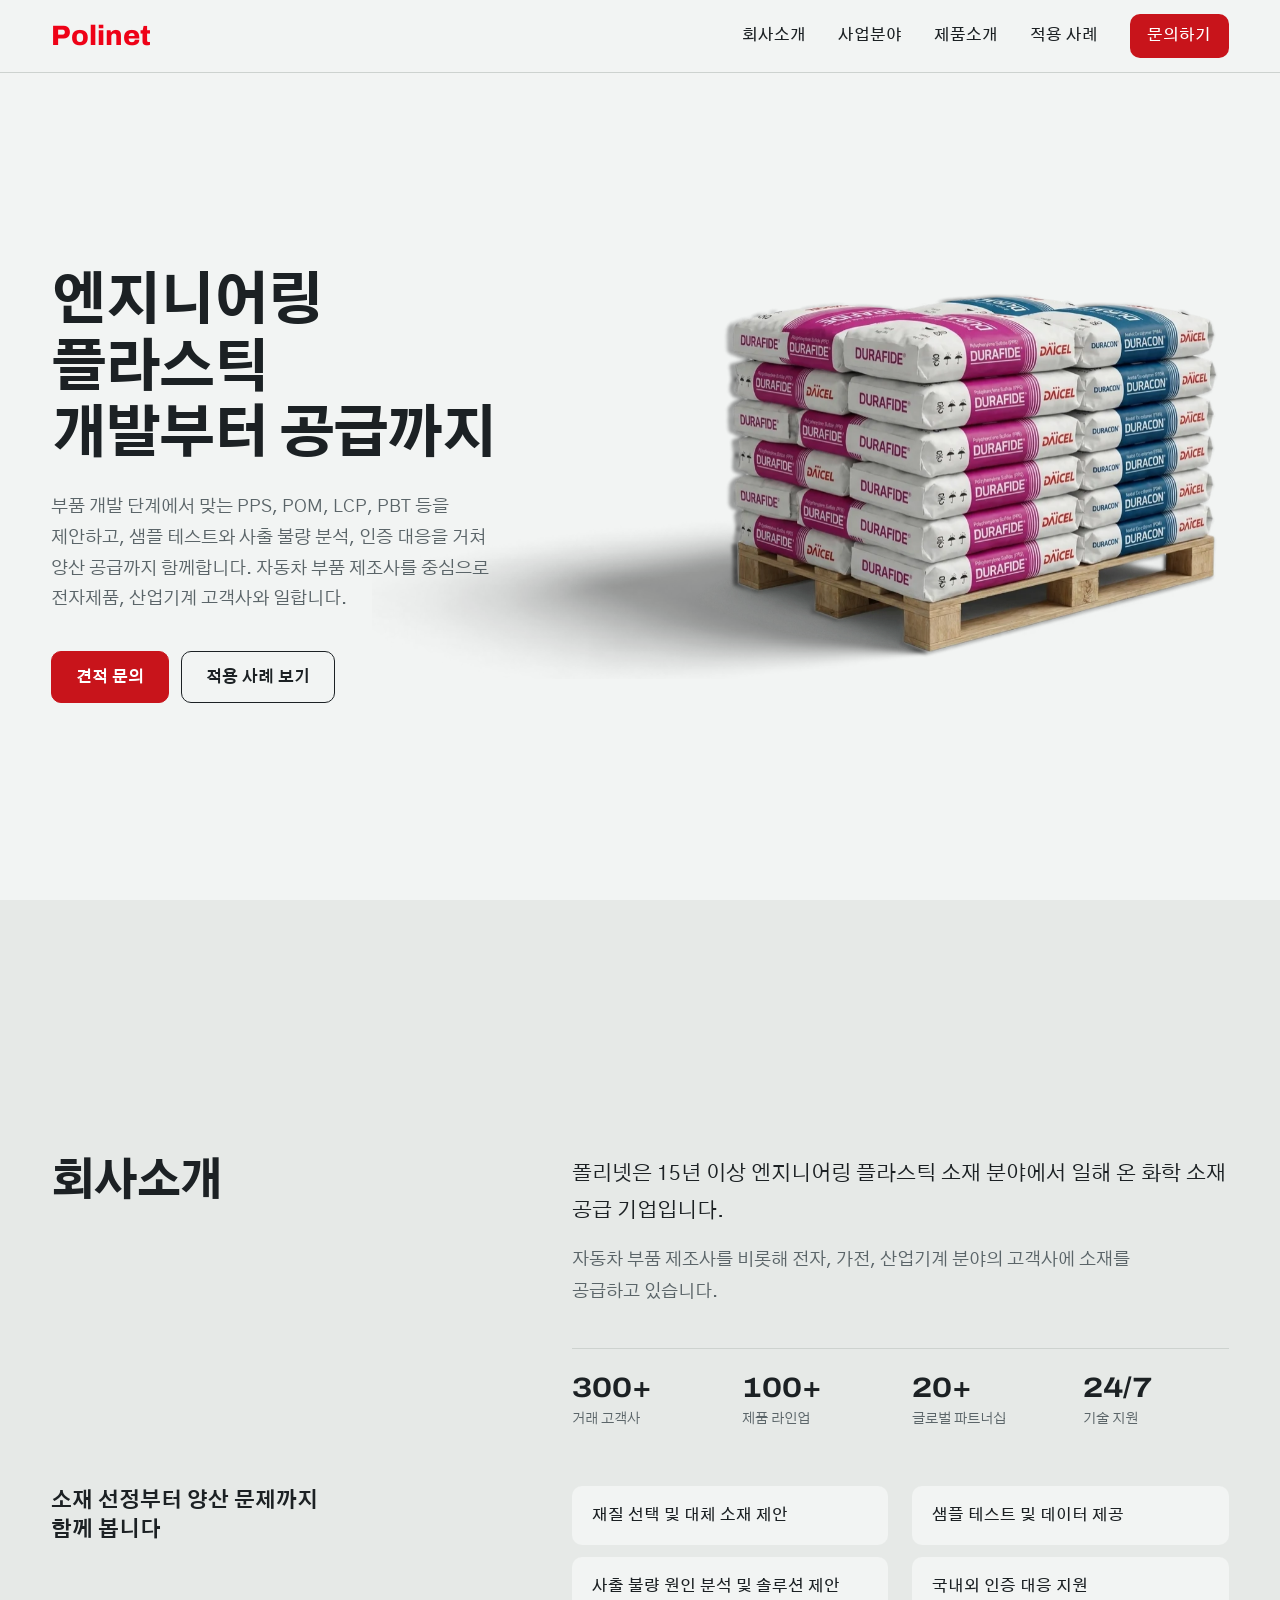
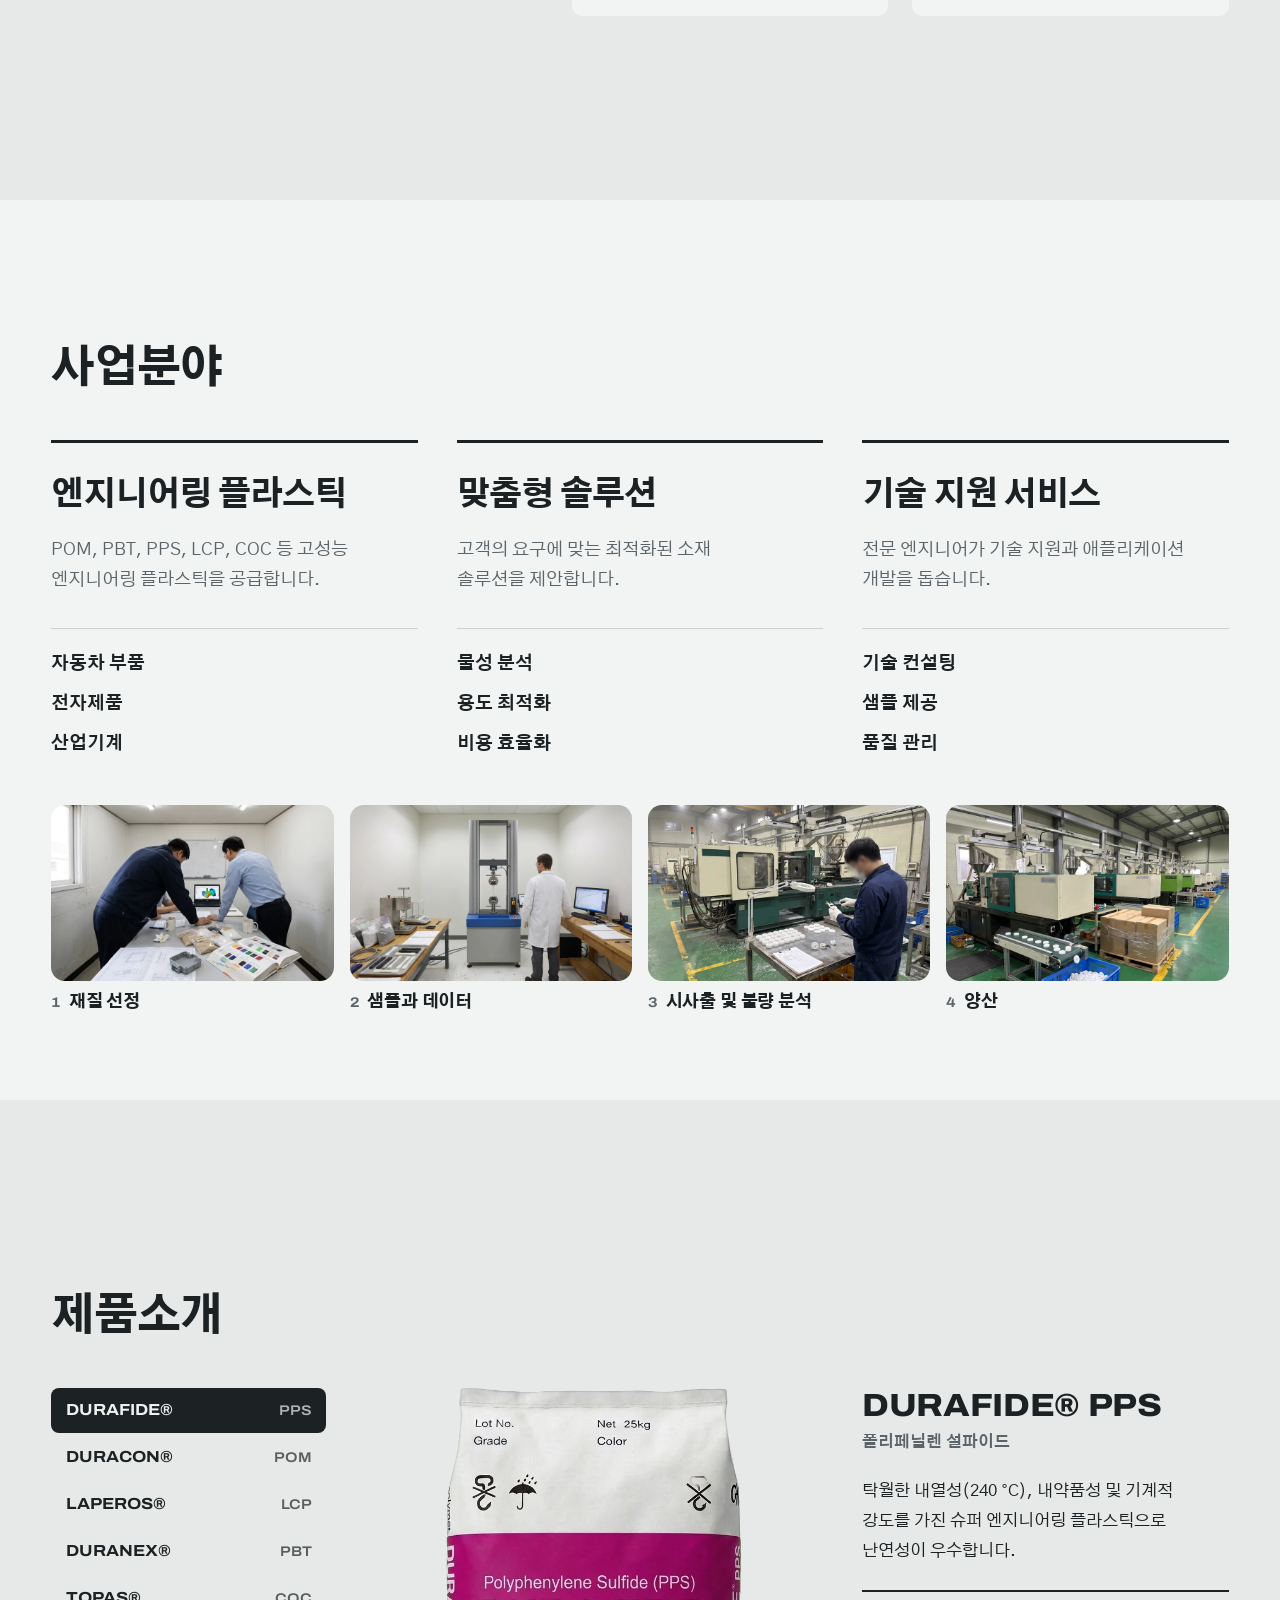
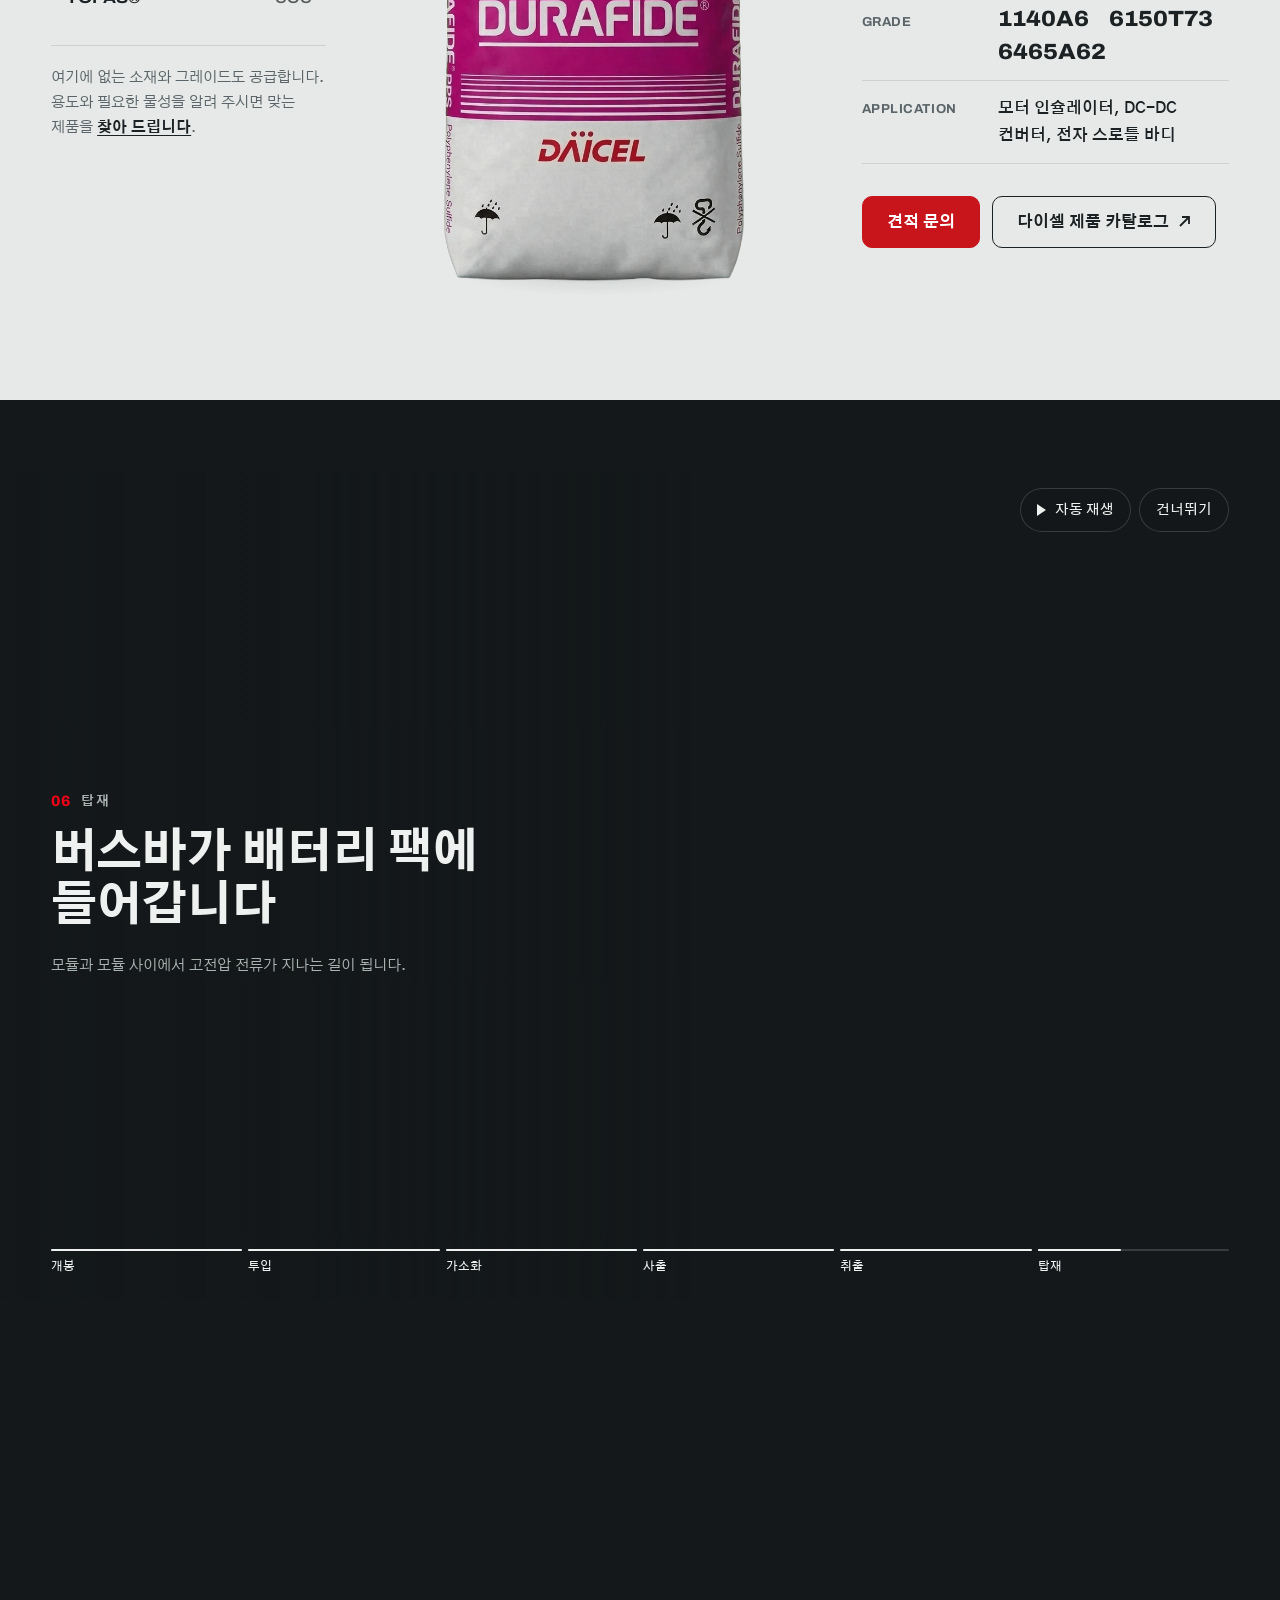
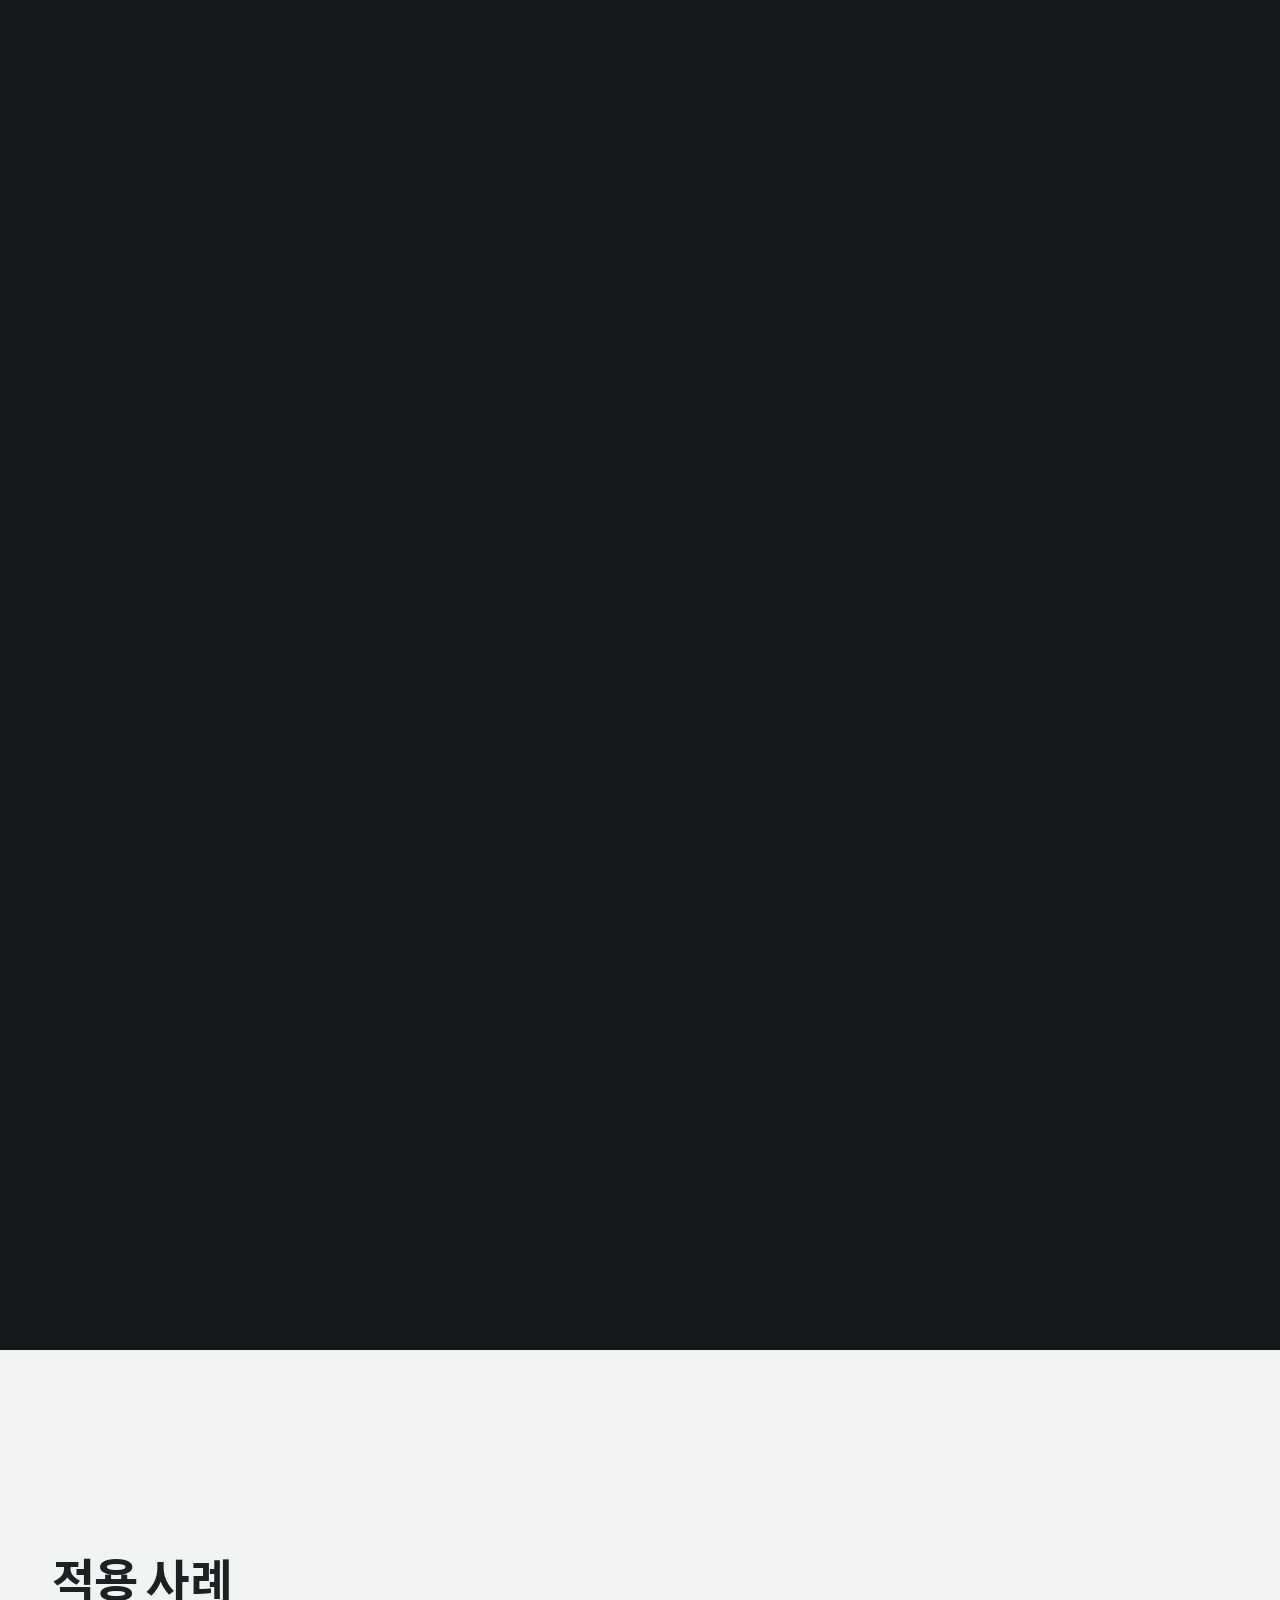
==== commit c1973257: "Move the products screen up, right after the business screen The page now runs business, products, t" ====
--- a/site/index.html
+++ b/site/index.html
@@ -63,7 +63,7 @@
     <link rel="preconnect" href="https://fonts.googleapis.com">
 <link rel="preconnect" href="https://fonts.gstatic.com" crossorigin>
 <link href="https://fonts.googleapis.com/css2?family=Archivo:wdth,wght@100..125,500..800&family=Gothic+A1:wght@400;500;700;800&display=swap" rel="stylesheet">
-    <link rel="stylesheet" href="styles.css?v=20261126a">
+    <link rel="stylesheet" href="styles.css?v=20261126b">
     <link rel="stylesheet" href="molding-lab/story-embed.css?v=1">
 </head>
 <body>
@@ -91,8 +91,8 @@
       <ul class="nav-menu" id="navMenu">
         <li><a href="#about" class="nav-link">회사소개</a></li>
         <li><a href="#business" class="nav-link">사업분야</a></li>
+        <li><a href="#products" class="nav-link">제품소개</a></li>
         <li><a href="#applications" class="nav-link">적용 사례</a></li>
-        <li><a href="#products" class="nav-link">제품소개</a></li>
         <li><a href="#contact" class="nav-link nav-cta">문의하기</a></li>
       </ul>
     </div>
@@ -164,6 +164,63 @@
     </div>
   </section>
 
+  <!-- 4. products -->
+  <section id="products" class="screen products">
+    <div class="wrap">
+      <div class="screen-head">
+        <h2>제품소개</h2>
+      </div>
+      <div class="lineup">
+        <div class="tabs-col">
+        <div class="tabs" role="tablist" aria-label="제품">
+          <button class="tab" role="tab" id="t-pps" aria-controls="p-pps" aria-selected="true" data-filter="pps" data-img="images/cut-durafide.webp" data-sub="Polyphenylene Sulfide (PPS)" data-side="Polyphenylene Sulfide" data-grade="1140A6" data-ink="--k-pps" data-brand="DURAFIDE" data-mark="®" data-type="PPS"><span class="tab-brand" translate="no">DURAFIDE®</span><span class="tab-type">PPS</span></button>
+          <button class="tab" role="tab" id="t-pom" aria-controls="p-pom" aria-selected="false" tabindex="-1" data-filter="pom" data-img="images/cut-duracon.webp" data-sub="Acetal Co-polymer (POM)" data-side="Acetal Co-polymer" data-grade="M90-44" data-ink="--k-pom" data-brand="DURACON" data-mark="®" data-type="POM"><span class="tab-brand" translate="no">DURACON®</span><span class="tab-type">POM</span></button>
+          <button class="tab" role="tab" id="t-lcp" aria-controls="p-lcp" aria-selected="false" tabindex="-1" data-filter="lcp" data-img="images/cut-laperos.webp" data-sub="Liquid Crystal Polymer (LCP)" data-side="Liquid Crystal Polymer" data-grade="E130i" data-ink="--k-lcp" data-brand="LAPEROS" data-mark="®" data-type="LCP"><span class="tab-brand" translate="no">LAPEROS®</span><span class="tab-type">LCP</span></button>
+          <button class="tab" role="tab" id="t-pbt" aria-controls="p-pbt" aria-selected="false" tabindex="-1" data-filter="pbt" data-img="images/cut-duranex.webp" data-sub="Polybutylene Terephthalate (PBT)" data-side="Polybutylene Terephthalate" data-grade="330HR" data-ink="--k-pbt" data-brand="DURANEX" data-mark="®" data-type="PBT"><span class="tab-brand" translate="no">DURANEX®</span><span class="tab-type">PBT</span></button>
+          <button class="tab" role="tab" id="t-coc" aria-controls="p-coc" aria-selected="false" tabindex="-1" data-filter="coc" data-img="images/cut-topas.webp" data-sub="Cyclic Olefin Copolymer (COC)" data-side="Cyclic Olefin Copolymer" data-grade="6013" data-ink="--k-coc" data-brand="TOPAS" data-mark="®" data-type="COC"><span class="tab-brand" translate="no">TOPAS®</span><span class="tab-type">COC</span></button>
+        </div>
+        <p class="others">여기에 없는 소재와 그레이드도 공급합니다. 용도와 필요한 물성을 알려 주시면 맞는 제품을 <a href="#contact">찾아 드립니다</a>.</p>
+        </div>
+
+        <div class="bag-stage" aria-hidden="true">
+          <figure class="grounded stage-fig"><img class="stage-photo" id="stageBag" src="images/cut-durafide.webp" width="547" height="900" alt=""></figure>
+        </div>
+
+        <div id="productsGrid">
+          <article class="panel" role="tabpanel" id="p-pps" aria-labelledby="t-pps">
+            <h3 translate="no">DURAFIDE® PPS</h3><p class="panel-name">폴리페닐렌 설파이드</p>
+            <p class="panel-desc">탁월한 내열성(240&nbsp;°C), 내약품성 및 기계적 강도를 가진 슈퍼 엔지니어링 플라스틱으로 난연성이 우수합니다.</p>
+            <dl class="panel-specs"><div><dt>GRADE</dt><dd><ul class="grades" translate="no"><li>1140A6</li><li>6150T73</li><li>6465A62</li></ul></dd></div><div><dt>APPLICATION</dt><dd class="uses">모터 인슐레이터, DC-DC 컨버터, 전자 스로틀 바디</dd></div></dl>
+          </article>
+          <article class="panel" role="tabpanel" id="p-pom" aria-labelledby="t-pom" hidden>
+            <h3 translate="no">DURACON® POM</h3><p class="panel-name">폴리아세탈 (Polyacetal)</p>
+            <p class="panel-desc">우수한 기계적 강도, 강성 및 치수 안정성을 가진 엔지니어링 플라스틱으로 마찰 특성이 뛰어나며 내피로성이 우수합니다.</p>
+            <dl class="panel-specs"><div><dt>GRADE</dt><dd><ul class="grades" translate="no"><li>M90-44</li><li>SW-01</li><li>NW-02</li></ul></dd></div><div><dt>APPLICATION</dt><dd class="uses">연료 펌프 모듈, 에어컨 벤틸레이터, 비데 노즐 유닛, 소형 모터 기어</dd></div></dl>
+          </article>
+          <article class="panel" role="tabpanel" id="p-lcp" aria-labelledby="t-lcp" hidden>
+            <h3 translate="no">LAPEROS® LCP</h3><p class="panel-name">액정 폴리머</p>
+            <p class="panel-desc">초정밀 성형이 가능한 고성능 열가소성 수지로, 낮은 성형 수축률과 우수한 치수 안정성을 제공합니다.</p>
+            <dl class="panel-specs"><div><dt>GRADE</dt><dd><ul class="grades" translate="no"><li>E130i</li><li>E471i</li><li>E481i</li></ul></dd></div><div><dt>APPLICATION</dt><dd class="uses">카메라 모듈, 협피치 커넥터, FPC 커넥터</dd></div></dl>
+          </article>
+          <article class="panel" role="tabpanel" id="p-pbt" aria-labelledby="t-pbt" hidden>
+            <h3 translate="no">DURANEX® PBT</h3><p class="panel-name">폴리부틸렌 테레프탈레이트</p>
+            <p class="panel-desc">전기적 특성과 내열성이 우수하며, 치수 안정성과 내약품성이 뛰어난 열가소성 폴리에스터 수지입니다.</p>
+            <dl class="panel-specs"><div><dt>GRADE</dt><dd><ul class="grades" translate="no"><li>330HR</li><li>3300</li><li>315NF</li></ul></dd></div><div><dt>APPLICATION</dt><dd class="uses">고전압 커넥터, 충전건, 배터리 케이스</dd></div></dl>
+          </article>
+          <article class="panel" role="tabpanel" id="p-coc" aria-labelledby="t-coc" hidden>
+            <h3 translate="no">TOPAS® COC</h3><p class="panel-name">사이클릭 올레핀 코폴리머</p>
+            <p class="panel-desc">높은 투명성, 낮은 수분 흡수율 및 우수한 생체 적합성을 가진 투명 플라스틱으로 광학 및 의료 분야에 최적입니다.</p>
+            <dl class="panel-specs"><div><dt>GRADE</dt><dd><ul class="grades" translate="no"><li>6013</li><li>8007</li><li>5013</li></ul></dd></div><div><dt>APPLICATION</dt><dd class="uses">의료기기, 광학렌즈, 포장재</dd></div></dl>
+          </article>
+          <div class="actions">
+            <a href="#contact" class="btn btn--solid">견적 문의</a>
+            <a href="https://hpps.daicel.com/global/s/Gidb?language=en_US" class="btn" target="_blank" rel="noopener noreferrer">다이셀 제품 카탈로그<span class="sr-only">(새 탭에서 열림)</span><svg class="ext" width="14" height="14" viewBox="0 0 14 14" aria-hidden="true"><path d="M5 2h7v7M12 2 3 11" fill="none" stroke="currentColor" stroke-width="1.8"/></svg></a>
+          </div>
+        </div>
+      </div>
+    </div>
+  </section>
+
   <!-- scroll story: one bag of pellets → busbar → EV. Pinned while it plays, then hands over to the applications screen. -->
   <section id="story" class="pstory" aria-label="펠릿이 사출 성형을 거쳐 버스바가 되고 전기차에 실리는 과정">
     <div class="stage">
@@ -237,7 +294,7 @@
     </div>
   </section>
 
-  <!-- applications -->
+  <!-- 5. applications -->
   <section id="applications" class="screen apps">
     <div class="wrap">
       <div class="screen-head">
@@ -279,64 +336,7 @@
     </div>
   </section>
 
-  <!-- 4. products -->
-  <section id="products" class="screen products">
-    <div class="wrap">
-      <div class="screen-head">
-        <h2>제품소개</h2>
-      </div>
-      <div class="lineup">
-        <div class="tabs-col">
-        <div class="tabs" role="tablist" aria-label="제품">
-          <button class="tab" role="tab" id="t-pps" aria-controls="p-pps" aria-selected="true" data-filter="pps" data-img="images/cut-durafide.webp" data-sub="Polyphenylene Sulfide (PPS)" data-side="Polyphenylene Sulfide" data-grade="1140A6" data-ink="--k-pps" data-brand="DURAFIDE" data-mark="®" data-type="PPS"><span class="tab-brand" translate="no">DURAFIDE®</span><span class="tab-type">PPS</span></button>
-          <button class="tab" role="tab" id="t-pom" aria-controls="p-pom" aria-selected="false" tabindex="-1" data-filter="pom" data-img="images/cut-duracon.webp" data-sub="Acetal Co-polymer (POM)" data-side="Acetal Co-polymer" data-grade="M90-44" data-ink="--k-pom" data-brand="DURACON" data-mark="®" data-type="POM"><span class="tab-brand" translate="no">DURACON®</span><span class="tab-type">POM</span></button>
-          <button class="tab" role="tab" id="t-lcp" aria-controls="p-lcp" aria-selected="false" tabindex="-1" data-filter="lcp" data-img="images/cut-laperos.webp" data-sub="Liquid Crystal Polymer (LCP)" data-side="Liquid Crystal Polymer" data-grade="E130i" data-ink="--k-lcp" data-brand="LAPEROS" data-mark="®" data-type="LCP"><span class="tab-brand" translate="no">LAPEROS®</span><span class="tab-type">LCP</span></button>
-          <button class="tab" role="tab" id="t-pbt" aria-controls="p-pbt" aria-selected="false" tabindex="-1" data-filter="pbt" data-img="images/cut-duranex.webp" data-sub="Polybutylene Terephthalate (PBT)" data-side="Polybutylene Terephthalate" data-grade="330HR" data-ink="--k-pbt" data-brand="DURANEX" data-mark="®" data-type="PBT"><span class="tab-brand" translate="no">DURANEX®</span><span class="tab-type">PBT</span></button>
-          <button class="tab" role="tab" id="t-coc" aria-controls="p-coc" aria-selected="false" tabindex="-1" data-filter="coc" data-img="images/cut-topas.webp" data-sub="Cyclic Olefin Copolymer (COC)" data-side="Cyclic Olefin Copolymer" data-grade="6013" data-ink="--k-coc" data-brand="TOPAS" data-mark="®" data-type="COC"><span class="tab-brand" translate="no">TOPAS®</span><span class="tab-type">COC</span></button>
-        </div>
-        <p class="others">여기에 없는 소재와 그레이드도 공급합니다. 용도와 필요한 물성을 알려 주시면 맞는 제품을 <a href="#contact">찾아 드립니다</a>.</p>
-        </div>
-
-        <div class="bag-stage" aria-hidden="true">
-          <figure class="grounded stage-fig"><img class="stage-photo" id="stageBag" src="images/cut-durafide.webp" width="547" height="900" alt=""></figure>
-        </div>
-
-        <div id="productsGrid">
-          <article class="panel" role="tabpanel" id="p-pps" aria-labelledby="t-pps">
-            <h3 translate="no">DURAFIDE® PPS</h3><p class="panel-name">폴리페닐렌 설파이드</p>
-            <p class="panel-desc">탁월한 내열성(240&nbsp;°C), 내약품성 및 기계적 강도를 가진 슈퍼 엔지니어링 플라스틱으로 난연성이 우수합니다.</p>
-            <dl class="panel-specs"><div><dt>GRADE</dt><dd><ul class="grades" translate="no"><li>1140A6</li><li>6150T73</li><li>6465A62</li></ul></dd></div><div><dt>APPLICATION</dt><dd class="uses">모터 인슐레이터, DC-DC 컨버터, 전자 스로틀 바디</dd></div></dl>
-          </article>
-          <article class="panel" role="tabpanel" id="p-pom" aria-labelledby="t-pom" hidden>
-            <h3 translate="no">DURACON® POM</h3><p class="panel-name">폴리아세탈 (Polyacetal)</p>
-            <p class="panel-desc">우수한 기계적 강도, 강성 및 치수 안정성을 가진 엔지니어링 플라스틱으로 마찰 특성이 뛰어나며 내피로성이 우수합니다.</p>
-            <dl class="panel-specs"><div><dt>GRADE</dt><dd><ul class="grades" translate="no"><li>M90-44</li><li>SW-01</li><li>NW-02</li></ul></dd></div><div><dt>APPLICATION</dt><dd class="uses">연료 펌프 모듈, 에어컨 벤틸레이터, 비데 노즐 유닛, 소형 모터 기어</dd></div></dl>
-          </article>
-          <article class="panel" role="tabpanel" id="p-lcp" aria-labelledby="t-lcp" hidden>
-            <h3 translate="no">LAPEROS® LCP</h3><p class="panel-name">액정 폴리머</p>
-            <p class="panel-desc">초정밀 성형이 가능한 고성능 열가소성 수지로, 낮은 성형 수축률과 우수한 치수 안정성을 제공합니다.</p>
-            <dl class="panel-specs"><div><dt>GRADE</dt><dd><ul class="grades" translate="no"><li>E130i</li><li>E471i</li><li>E481i</li></ul></dd></div><div><dt>APPLICATION</dt><dd class="uses">카메라 모듈, 협피치 커넥터, FPC 커넥터</dd></div></dl>
-          </article>
-          <article class="panel" role="tabpanel" id="p-pbt" aria-labelledby="t-pbt" hidden>
-            <h3 translate="no">DURANEX® PBT</h3><p class="panel-name">폴리부틸렌 테레프탈레이트</p>
-            <p class="panel-desc">전기적 특성과 내열성이 우수하며, 치수 안정성과 내약품성이 뛰어난 열가소성 폴리에스터 수지입니다.</p>
-            <dl class="panel-specs"><div><dt>GRADE</dt><dd><ul class="grades" translate="no"><li>330HR</li><li>3300</li><li>315NF</li></ul></dd></div><div><dt>APPLICATION</dt><dd class="uses">고전압 커넥터, 충전건, 배터리 케이스</dd></div></dl>
-          </article>
-          <article class="panel" role="tabpanel" id="p-coc" aria-labelledby="t-coc" hidden>
-            <h3 translate="no">TOPAS® COC</h3><p class="panel-name">사이클릭 올레핀 코폴리머</p>
-            <p class="panel-desc">높은 투명성, 낮은 수분 흡수율 및 우수한 생체 적합성을 가진 투명 플라스틱으로 광학 및 의료 분야에 최적입니다.</p>
-            <dl class="panel-specs"><div><dt>GRADE</dt><dd><ul class="grades" translate="no"><li>6013</li><li>8007</li><li>5013</li></ul></dd></div><div><dt>APPLICATION</dt><dd class="uses">의료기기, 광학렌즈, 포장재</dd></div></dl>
-          </article>
-          <div class="actions">
-            <a href="#contact" class="btn btn--solid">견적 문의</a>
-            <a href="https://hpps.daicel.com/global/s/Gidb?language=en_US" class="btn" target="_blank" rel="noopener noreferrer">다이셀 제품 카탈로그<span class="sr-only">(새 탭에서 열림)</span><svg class="ext" width="14" height="14" viewBox="0 0 14 14" aria-hidden="true"><path d="M5 2h7v7M12 2 3 11" fill="none" stroke="currentColor" stroke-width="1.8"/></svg></a>
-          </div>
-        </div>
-      </div>
-    </div>
-  </section>
-
-  <!-- 5. contact -->
+  <!-- 6. contact -->
   <section id="contact" class="screen contact">
     <div class="wrap">
       <div class="screen-head">
--- a/site/styles.css
+++ b/site/styles.css
@@ -125,7 +125,7 @@
 .flow strong::before { content: counter(step); font: 700 0.875rem/1 var(--f-x); font-stretch: 112%; color: var(--slate); font-variant-numeric: tabular-nums; }
 
 /* ---------- applications ---------- */
-.apps { background: var(--panel); }
+.apps { background: var(--resin); }
 .seg { display: inline-flex; flex-wrap: wrap; gap: 4px; padding: 4px; margin-bottom: 1.75rem; border-radius: 12px; background: rgba(28,33,36,.07); }
 .seg-tab { display: inline-flex; align-items: baseline; gap: 0.5rem; min-height: 44px; padding: 0 1.1rem; border: 0; border-radius: 9px; background: transparent; color: var(--graphite); font: 800 1rem/44px var(--f-x); font-stretch: 112%; cursor: pointer; transition: background-color 140ms ease-out; }
 .seg-tab span { font: 600 0.8125rem/1 var(--f-x); opacity: 0.65; }
@@ -148,7 +148,7 @@
 .case-nav { display: none; }
 
 /* ---------- products ---------- */
-.products { background: var(--resin); }
+.products { background: var(--panel); }
 .lineup { display: grid; grid-template-columns: minmax(0, 3fr) minmax(0, 5fr) minmax(0, 4fr); gap: clamp(1.5rem, 3vw, 3rem); align-items: start; }
 .tabs-col { display: grid; gap: 1.5rem; align-content: start; }
 .tabs { display: grid; gap: 2px; }
